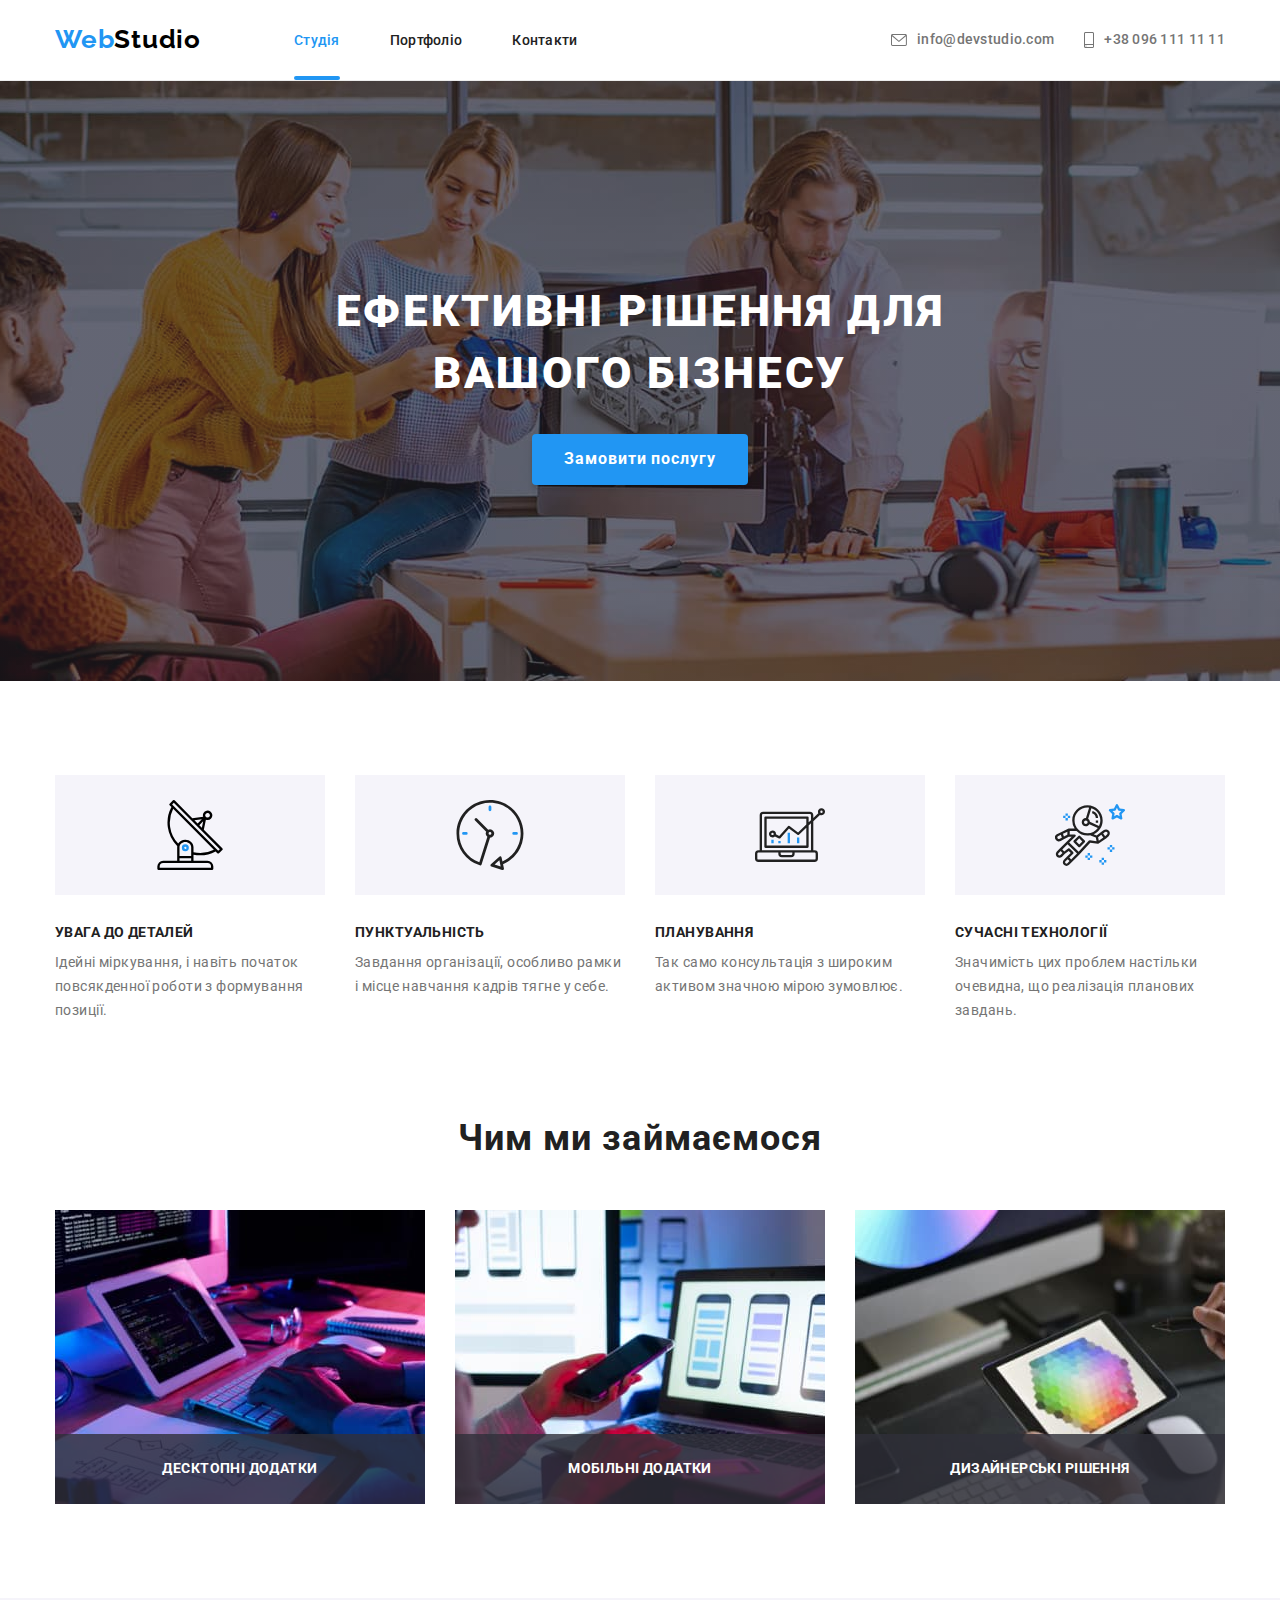
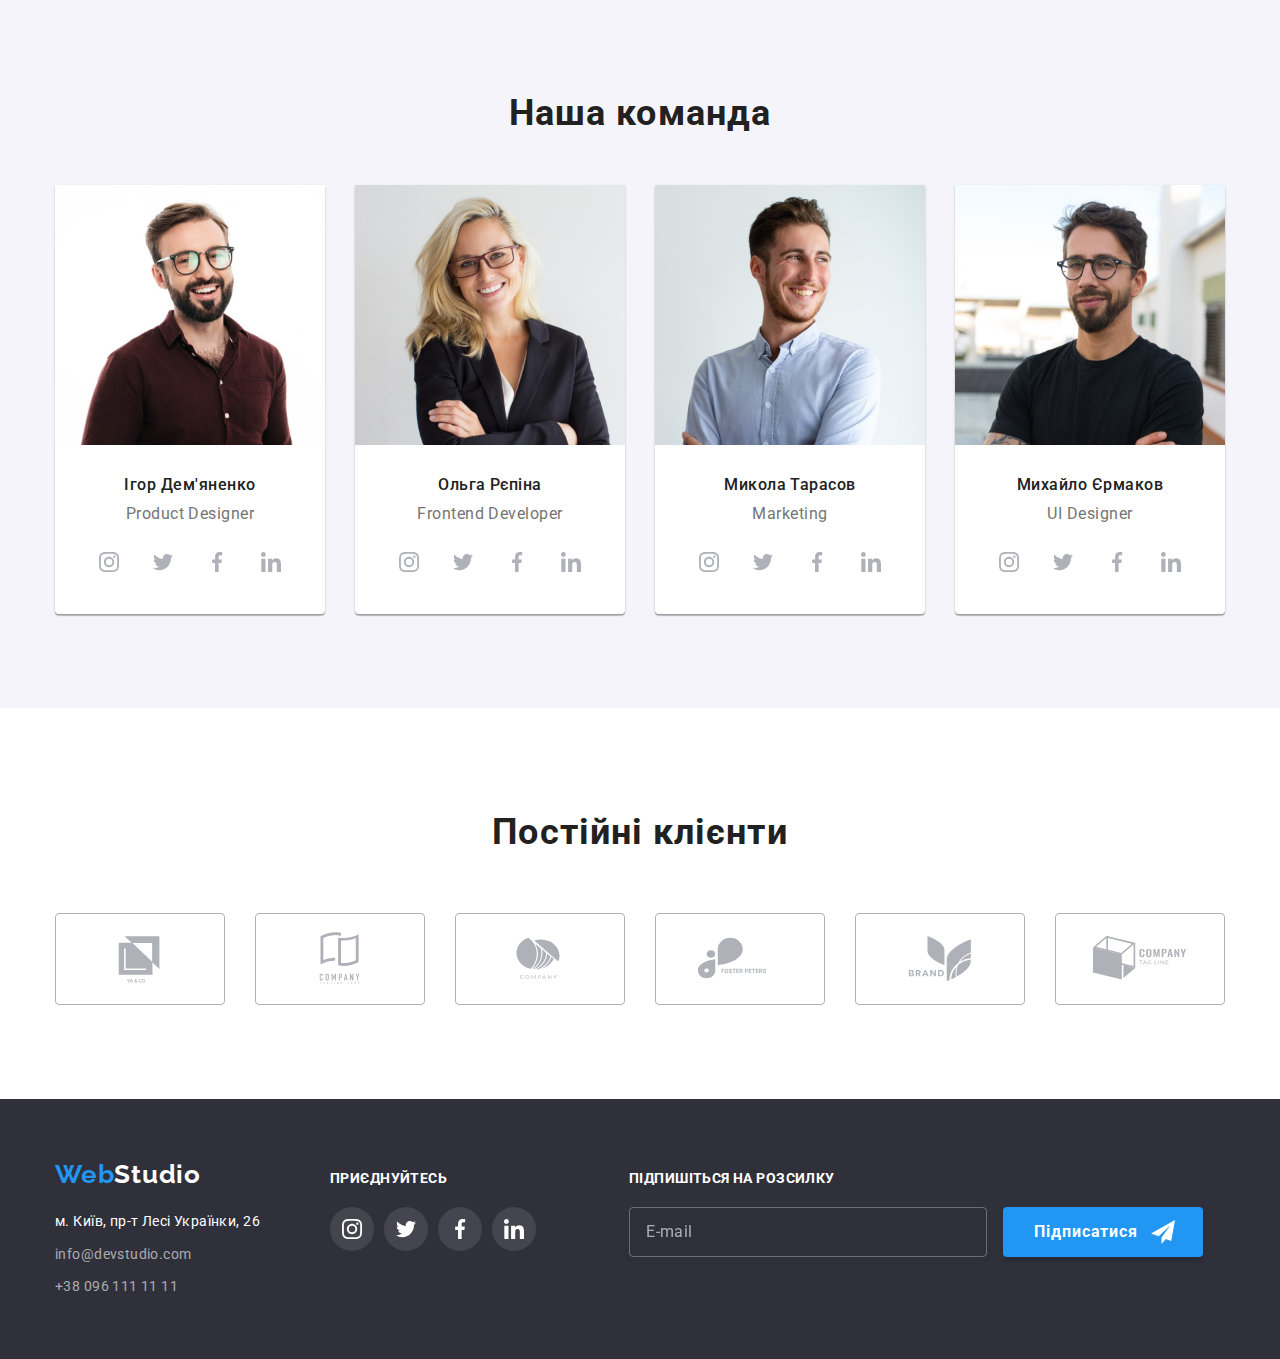
==== index.html @ 3034d1d2 "Initial commit" ====
<!DOCTYPE html>
<html lang="uk">
  <head>
    <meta charset="UTF-8">
    <meta http-equiv="X-UA-Compatible" content="IE=edge">
    <meta name="viewport" content="width=device-width, initial-scale=1.0">
    <link rel="preconnect" href="https://fonts.googleapis.com">
    <link rel="preconnect" href="https://fonts.gstatic.com" crossorigin>
    <link
      href="https://fonts.googleapis.com/css2?family=Raleway:wght@700&family=Roboto:wght@400;500;700;900&display=swap"
      rel="stylesheet">
    <link
      rel="stylesheet"
      href="https://cdnjs.cloudflare.com/ajax/libs/modern-normalize/1.1.0/modern-normalize.min.css">
    <link rel="stylesheet" href="./css/style.css">
    <title>WebStudio</title>
  </head>
  <body>
    <header class="header">
      <div class="container header-container">
        <nav class="header-nav header-container">
          <a href="./index.html" class="logo"
            ><span class="logo-item">Web</span>Studio</a>
          <ul class="header-list header-container">
            <li class="list-item">
              <a href="./index.html" class="link current">Студія</a>
            </li>
            <li class="list-item">
              <a href="./portfolio.html" class="link">Портфоліо</a>
            </li>
            <li class="list-item"><a href="" class="link">Контакти</a></li>
          </ul>
        </nav>
        <!-- contacts -->
        <ul class="contacts-list header-container">
          <li class="list-item">
            <a href="mailto:info@devstudio.com" class="link contacts-icon"
              ><svg class="icon" width="16" height="12">
                <use href="./img/icons.svg#icon-envelope"></use></svg>info@devstudio.com</a>
          </li>
          <li class="list-item">
            <a href="tel:+380961111111" class="link contacts-icon">
              <svg class="icon" width="10" height="16">
                <use href="./img/icons.svg#icon-smartphone"></use></svg>+38 096 111 11 11</a>
          </li>
        </ul>
      </div>
    </header>

    <main class="main">
      <!-- Hero section -->
      <section class="hero-section">
        <div class="container hero-container">
          <h1 class="hero-title">Ефективні рішення для вашого бізнесу</h1>
          <button type="button" class="hero-btn" data-modal-open>
            Замовити послугу
          </button>
        </div>
      </section>

      <!-- Features section -->
      <section class="section features-section">
        <div class="container features-container">
          <h2 class="visually-hidden">Особливості нашої роботи</h2>
          <ul class="features-list">
            <li class="list-item">
              <div class="features-icon">
                <svg class="icon" width="70" height="70">
                  <use href="./img/icons.svg#icon-antenna"></use>
                </svg>
              </div>
              <h3 class="features-title">УВАГА ДО ДЕТАЛЕЙ</h3>
              <p class="features-text">
                Ідейні міркування, і навіть початок повсякденної роботи з
                формування позиції.
              </p>
            </li>
            <li class="list-item">
              <div class="features-icon">
                <svg class="icon" width="70" height="70">
                  <use href="./img/icons.svg#icon-clock"></use>
                </svg>
              </div>
              <h3 class="features-title">ПУНКТУАЛЬНІСТЬ</h3>
              <p class="features-text">
                Завдання організації, особливо рамки і місце навчання кадрів
                тягне у себе.
              </p>
            </li>
            <li class="list-item">
              <div class="features-icon">
                <svg class="icon" width="70" height="70">
                  <use href="./img/icons.svg#icon-diagram"></use>
                </svg>
              </div>
              <h3 class="features-title">ПЛАНУВАННЯ</h3>
              <p class="features-text">
                Так само консультація з широким активом значною мірою зумовлює.
              </p>
            </li>
            <li class="list-item">
              <div class="features-icon">
                <svg class="icon" width="70" height="70">
                  <use href="./img/icons.svg#icon-astronaut"></use>
                </svg>
              </div>
              <h3 class="features-title">СУЧАСНІ ТЕХНОЛОГІЇ</h3>
              <p class="features-text">
                Значимість цих проблем настільки очевидна, що реалізація
                планових завдань.
              </p>
            </li>
          </ul>
        </div>
      </section>

      <!-- box section -->
      <section class="box-section">
        <div class="container box-container">
          <h2 class="box-title">Чим ми займаємося</h2>
          <ul class="box-list">
            <li class="list-item">
              <div class="our-work">
                <img
                  src="./img/boxhtml.jpg"
                  alt="людина тримає руки на клавіатурі"
                  width="370">
                <h3 class="box-text">Десктопні додатки</h3>
              </div>
            </li>
            <li class="list-item">
              <div class="our-work">
                <img
                  src="./img/box.jpg"
                  alt="людина в одній руці тримає телефон, а друга рука на клавіатурі"
                  width="370">
                <h3 class="box-text">Мобільні додатки</h3>
              </div>
            </li>
            <li class="list-item">
              <div class="our-work">
                <img
                  src="./img/boxcss.jpg"
                  alt="людина в руці тримає планшет"
                  width="370">
                <h3 class="box-text">Дизайнерські рішення</h3>
              </div>
            </li>
          </ul>
        </div>
      </section>

      <!-- Team section -->
      <section class="section team-section">
        <div class="container team-container">
          <h2 class="team-title">Наша команда</h2>
          <ul class="tem-list">
            <li class="list-item team-shadow">
              <img
                src="./img/img-igor.jpg"
                alt="чоловік з бородою в очках"
                width="270">
              <div class="team-card">
                <h3 class="name-title">Ігор Дем'яненко</h3>
                <p lang="en" class="team-text">Product Designer</p>

                <ul class="social-list">
                  <li class="list-item">
                    <a href="" class="link social-link">
                      <svg class="icon" width="20" height="20">
                        <use href="./img/icons.svg#icon-instagram-team"></use>
                      </svg>
                    </a>
                  </li>
                  <li class="list-item">
                    <a href="" class="link social-link">
                      <svg class="icon" width="20" height="20">
                        <use href="./img/icons.svg#icon-twitter-team"></use>
                      </svg>
                    </a>
                  </li>
                  <li class="list-item">
                    <a href="" class="link social-link">
                      <svg class="icon" width="20" height="20">
                        <use href="./img/icons.svg#icon-facebook-team"></use>
                      </svg>
                    </a>
                  </li>
                  <li class="list-item">
                    <a href="" class="link social-link">
                      <svg class="icon" width="20" height="20">
                        <use href="./img/icons.svg#icon-linkedin-team"></use>
                      </svg>
                    </a>
                  </li>
                </ul>
              </div>
            </li>
            <li class="list-item team-shadow">
              <img
                src="./img/img-olga.jpg"
                alt="дівчина в очках з білим волосям"
                width="270">
              <div class="team-card">
                <h3 class="name-title">Ольга Рєпіна</h3>
                <p lang="en" class="team-text">Frontend Developer</p>
                <ul class="social-list">
                  <li class="list-item">
                    <a href="" class="link social-link">
                      <svg class="icon" width="20" height="20">
                        <use href="./img/icons.svg#icon-instagram-team"></use>
                      </svg>
                    </a>
                  </li>
                  <li class="list-item">
                    <a href="" class="link social-link">
                      <svg class="icon" width="20" height="20">
                        <use href="./img/icons.svg#icon-twitter-team"></use>
                      </svg>
                    </a>
                  </li>
                  <li class="list-item">
                    <a href="" class="link social-link">
                      <svg class="icon" width="20" height="20">
                        <use href="./img/icons.svg#icon-facebook-team"></use>
                      </svg>
                    </a>
                  </li>
                  <li class="list-item">
                    <a href="" class="link social-link">
                      <svg class="icon" width="20" height="20">
                        <use href="./img/icons.svg#icon-linkedin-team"></use>
                      </svg>
                    </a>
                  </li>
                </ul>
              </div>
            </li>
            <li class="list-item team-shadow">
              <img
                src="./img/img-mikola.jpg"
                alt="чоловік посміхається"
                width="270">
              <div class="team-card">
                <h3 class="name-title">Микола Тарасов</h3>
                <p lang="en" class="team-text">Marketing</p>
                <ul class="social-list">
                  <li class="list-item">
                    <a href="" class="link social-link">
                      <svg class="icon" width="20" height="20">
                        <use href="./img/icons.svg#icon-instagram-team"></use>
                      </svg>
                    </a>
                  </li>
                  <li class="list-item">
                    <a href="" class="link social-link">
                      <svg class="icon" width="20" height="20">
                        <use href="./img/icons.svg#icon-twitter-team"></use>
                      </svg>
                    </a>
                  </li>
                  <li class="list-item">
                    <a href="" class="link social-link">
                      <svg class="icon" width="20" height="20">
                        <use href="./img/icons.svg#icon-facebook-team"></use>
                      </svg>
                    </a>
                  </li>
                  <li class="list-item">
                    <a href="" class="link social-link">
                      <svg class="icon" width="20" height="20">
                        <use href="./img/icons.svg#icon-linkedin-team"></use>
                      </svg>
                    </a>
                  </li>
                </ul>
              </div>
            </li>
            <li class="list-item team-shadow">
              <img
                src="./img/img-mike.jpg"
                alt="чоловік з бородою в очках"
                width="270">
              <div class="team-card">
                <h3 class="name-title">Михайло Єрмаков</h3>
                <p lang="en" class="team-text">UI Designer</p>
                <ul class="social-list">
                  <li class="list-item">
                    <a href="" class="link social-link">
                      <svg class="icon" width="20" height="20">
                        <use href="./img/icons.svg#icon-instagram-team"></use>
                      </svg>
                    </a>
                  </li>
                  <li class="list-item">
                    <a href="" class="link social-link">
                      <svg class="icon" width="20" height="20">
                        <use href="./img/icons.svg#icon-twitter-team"></use>
                      </svg>
                    </a>
                  </li>
                  <li class="list-item">
                    <a href="" class="link social-link">
                      <svg class="icon" width="20" height="20">
                        <use href="./img/icons.svg#icon-facebook-team"></use>
                      </svg>
                    </a>
                  </li>
                  <li class="list-item">
                    <a href="" class="link social-link">
                      <svg class="icon" width="20" height="20">
                        <use href="./img/icons.svg#icon-linkedin-team"></use>
                      </svg>
                    </a>
                  </li>
                </ul>
              </div>
            </li>
          </ul>
        </div>
      </section>

      <!-- clien-section -->

      <section class="section">
        <div class="container">
          <h2 class="client-title">Постійні клієнти</h2>
          <ul class="client-list">
            <li class="list-item">
              <a href="" class="link client-link">
                <svg class="icon" width="106" height="60">
                  <use href="./img/icons.svg#icon-logo"></use>
                </svg>
              </a>
            </li>
            <li class="list-item">
              <a href="" class="link client-link">
                <svg class="icon" width="106" height="60">
                  <use href="./img/icons.svg#icon-logo-1"></use>
                </svg>
              </a>
            </li>
            <li class="list-item">
              <a href="" class="link client-link">
                <svg class="icon" width="106" height="60">
                  <use href="./img/icons.svg#icon-logo-2"></use>
                </svg>
              </a>
            </li>
            <li class="list-item">
              <a href="" class="link client-link">
                <svg class="icon" width="106" height="60">
                  <use href="./img/icons.svg#icon-logo-3"></use>
                </svg>
              </a>
            </li>
            <li class="list-item">
              <a href="" class="link client-link">
                <svg class="icon" width="106" height="60">
                  <use href="./img/icons.svg#icon-logo-4"></use>
                </svg>
              </a>
            </li>
            <li class="list-item">
              <a href="" class="link client-link">
                <svg class="icon" width="106" height="60">
                  <use href="./img/icons.svg#icon-logo-5"></use>
                </svg>
              </a>
            </li>
          </ul>
        </div>
      </section>
    </main>

    <footer class="footer">
      <div class="container contacts-container">
        <div>
          <a href="./index.html" class="logo"
            ><span class="logo-item">Web</span>Studio</a
          >
          <!-- address -->
          <address class="address-box">
            <ul class="list-address">
              <li class="list-item">
                <a
                  href="https://goo.gl/maps/AqPgKA1JQSFDFY3W7"
                  target="_blank"
                  rel="noreferrer noopener"
                  class="link address"
                  ><span class="address-text"
                    >м. Київ, пр-т Лесі Українки, 26</span>
                </a>
              </li>
              <li class="list-item">
                <a href="mailto:info@devstudio.com" class="link address"
                  >info@devstudio.com</a>
              </li>
              <li class="list-item">
                <a href="tel:+380961111111" class="link address"
                  >+38 096 111 11 11</a>
              </li>
            </ul>
          </address>
        </div>

        <div class="footer-contacts">
          <b class="social-text">приєднуйтесь</b>
          <ul class="contacts-address">
            <li class="list-item">
              <a href="" class="link footer-link">
                <svg class="icon" width="20" height="20">
                  <use href="./img/icons.svg#icon-instagram-footer"></use>
                </svg>
              </a>
            </li>
            <li class="list-item">
              <a href="" class="link footer-link">
                <svg class="icon" width="20" height="20">
                  <use href="./img/icons.svg#icon-twitter-footer"></use>
                </svg>
              </a>
            </li>
            <li class="list-item">
              <a href="" class="link footer-link">
                <svg class="icon" width="20" height="20">
                  <use href="./img/icons.svg#icon-facebook-footer"></use>
                </svg>
              </a>
            </li>
            <li class="list-item">
              <a href="" class="link footer-link">
                <svg class="icon" width="20" height="20">
                  <use href="./img/icons.svg#icon-linkedin-footer"></use>
                </svg>
              </a>
            </li>
          </ul>
        </div>

        <!-- footer form -->

        <div>
          <form class="form-footer">
          <b class="footer-title">Підпишіться на розсилку</b>
          <div>
          <input type="email" name="email" placeholder="E-mail" class="footer-input">

          <button type="submit" class="footer-btn">Підписатися
            <svg class="send-icon" width="24" height="24">
                  <use href="./img/icons.svg#icon-send"></use>
                </svg>
            </button>
          
          </div>

          </form>

        </div>

      </div>
    </footer>

    <!-- backdrop -->

    <div class="backdrop is-hidden" data-modal>
      <div class="modal">
        <button type="button" class="button-modal" data-modal-close>
          <svg class="icon" width="18" height="18">
            <use href="./img/icons.svg#icon-close-black"></use>
          </svg>
        </button>

        <!-- forma -->

        <form name="signup_form" autocomplete="on"  class="form">
          <b class="form-title">Залиште свої дані, ми вам передзвонимо</b>

          <label class="form-label" for="user">
            <span class="form-text">Ім'я</span>
          </label>

          <div class="form-wrap">
            <input type="text" name="username" class="form-input" minlength="3" id="user">
            <svg class="form-icon" width="18" height="18">
              <use href="./img/icons.svg#icon-person"></use>
            </svg>
          </div>

          <label class="form-label" for="phone">
            <span class="form-text">Телефон</span>
          </label>

            <div class="form-wrap">
              <input type="tel" name="phone_number" class="form-input" id="phone">
            <svg class="form-icon" width="18" height="18">
              <use href="./img/icons.svg#icon-phone1"></use>
            </svg>
            </div>

          <label class="form-label" for="mail">
            <span class="form-text">Пошта</span>
          </label>

          <div class="form-wrap">
            <input type="email" name="email" class="form-input" id="mail">
            <svg class="form-icon" width="18" height="18">
              <use href="./img/icons.svg#icon-email"></use>
            </svg>
          </div>
          <label class="form-label">
            <span class="form-text">Коментар</span>
            <textarea
              name="feedback"
              rows="5"
              placeholder="Введіть текст"
              class="form-textarea"></textarea>
          </label>

          
    <div class="form-wrap">
      <label class="checkbox-form">
          
       <input type="checkbox" name="consent"  class="checkbox-input">
         <svg class="checkbox-icon" width="16" height="15">
              <use href="./img/icons.svg#icon-checkbox"></use>
         </svg>

         <svg class="check-icon" width="16" height="15">
              <use href="./img/icons.svg#icon-check"></use>
         </svg>
        <span class="checkbox-text">Погоджуюся з розсилкою та приймаю <a href="" class="form-link">Умови договору</a></span>
      </label>
    </div>
   
      <button type="submit" class="form-btn">Відправити</button>
        </form>
      </div>
    </div>
    <script src="./js/modal.js"></script>
  </body>
</html>
---- css/style.css ----
:root {
  --primary-text-color: #757575;
  --title-text-color: #212121;
  --first-bg-color: #ffffff;
  --secondary-bg-color: #2f303a;
  --section-bg-colir: #f5f4fa;
  --accent-color: #2196f3;
  --btn-color: #188ce8;
  --primary-black-color: #000000;
  --contact-color: rgba(255, 255, 255, 0.6);
  --border-color: #ECECEC;
  --secondary-br-color: #EEEEEE;
  --hero-bgr-color: #C4C4C4;
  --icon-team-color: #AFB1B8;
  --icom-footer-color: rgba(255, 255, 255, 0.1);
  --cubic: cubic-bezier(0.4, 0, 0.2, 1);
}

body {
  font-family: "Roboto", sans-serif;
  color: var(--primary-text-color);
  background-color: var(--first-bg-color);
}

h1,
h2,
h3,
h4,
h5,
h6,
p,
ul {
  margin: 0;
  padding: 0;
}

.container {
  width: 1200px;
  padding-left: 15px;
  padding-right: 15px;
  margin-right: auto;
  margin-left: auto;
}

/* header */

.header {
  border-bottom: 1px solid var(--border-color);
}

/* logo */

.logo-item {
  color: var(--accent-color);
}

.header-nav .logo {
  display: block;
  margin-right: 93px;
}

.logo {
  font-family: "Raleway";
  text-decoration: none;
  font-weight: 700;
  font-size: 26px;
  line-height: 1.2;
  letter-spacing: 0.03em;
  color: var(--primary-black-color);
  transition: color 250ms var(--cubic);
}

/* nav */

.header-container {
  display: flex;
  align-items: center;

}

.header-list .list-item:not(:last-child) {
  margin-right: 50px;
}

.contacts-list .list-item:not(:last-child) {
  margin-right: 30px;
}

.contacts-list {
  margin-left: auto;
}

.header-nav .link {
  position: relative;
  padding-top: 32px;
  padding-bottom: 32px;

  font-weight: 500;
  font-size: 14px;
  line-height: 1.14;
  letter-spacing: 0.02em;
  color: var(--title-text-color);

}

.header-nav .current::after {
  content: "";
  position: absolute;
  left: 0;
  bottom: 0;
  width: 100%;
  height: 4px;
  background-color: var(--accent-color);
  border-radius: 2px;
}


.link.current {
  color: var(--accent-color);
}

/* .contacts */
.link.contacts-icon {
  display: flex;
  padding-top: 32px;
  padding-bottom: 32px;
  align-items: center;

  font-weight: 500;
  font-size: 14px;
  line-height: 1.14;
  letter-spacing: 0.02em;
  color: var(--primary-text-color);
  fill: currentColor;
  transition: color 250ms var(--cubic);

}

.link.contacts-icon .icon {
  margin-right: 10px;
}

/* Hero section */

.hero-section {
  max-width: 1600px;
  height: 600px;
  margin-right: auto;
  margin-left: auto;
  padding-top: 200px;
  padding-bottom: 200px;
  background-position: center;
  background-repeat: no-repeat;
  background-size: cover;
  background-image: linear-gradient(to right, rgba(47, 48, 58, 0.4), rgba(47, 48, 58, 0.4)), url(../img/bgimg.jpg);
  background-color: var(--hero-bgr-color);

}

.hero-title {
  margin-bottom: 30px;
  margin-right: auto;
  margin-left: auto;
  width: 696px;

  font-weight: 900;
  font-size: 44px;
  line-height: 1.4;
  text-align: center;
  letter-spacing: 0.06em;
  text-transform: uppercase;
  color: var(--first-bg-color);
}

.hero-btn {
  display: block;
  margin-right: auto;
  margin-left: auto;
  padding: 10px 32px;
  border-radius: 4px;
  min-width: 216px;
  border: none;

  font-style: normal;
  font-weight: 700;
  font-size: 16px;
  line-height: 1.9;
  cursor: pointer;
  letter-spacing: 0.06em;
  color: var(--first-bg-color);
  background-color: var(--accent-color);
  box-shadow: 0px 4px 4px rgba(0, 0, 0, 0.15);
  transition: background-color 250ms var(--cubic),
    color 250ms var(--cubic),
    box-shadow 250ms var(--cubic);
}

.hero-btn:hover,
.hero-btn:focus {
  color: var(--first-bg-color);
  background-color: var(--btn-color);
  box-shadow: 0px 4px 4px rgba(0, 0, 0, 0.15);

}

/* Features section */

.visually-hidden {
  position: absolute;
  width: 1px;
  height: 1px;
  margin: -1px;
  border: 0;
  padding: 0;

  white-space: nowrap;
  clip-path: inset(100%);
  clip: rect(0 0 0 0);
  overflow: hidden;
}

.features-icon {
  display: flex;
  height: 120px;
  justify-content: center;
  align-items: center;
  background-color: var(--section-bg-colir);
  margin-bottom: 30px;
}

.features-list {
  display: flex;
}

.features-container .list-item {
  min-width: 270px;
}

.features-list .list-item:not(:last-child) {
  margin-right: 30px;

}

.features-title {
  margin-bottom: 10px;

  font-size: 14px;
  line-height: 1.14;
  letter-spacing: 0.03em;
  text-transform: uppercase;
  color: var(--title-text-color);
}

.features-text {
  font-size: 14px;
  line-height: 1.71;
  letter-spacing: 0.03em;
}

/* box section */

.box-list {
  display: flex;
}

.box-list img {
  display: block;
}

.box-list .list-item:not(:last-child) {
  margin-right: 30px;
}

.box-section {
  padding-bottom: 94px;
}

.box-title {
  margin-bottom: 50px;

  font-size: 36px;
  line-height: 1.2;
  text-align: center;
  letter-spacing: 0.03em;
  color: var(--title-text-color);
}

.our-work {
  position: relative;
}

.box-text {
  position: absolute;
  left: 0;
  bottom: 0;
  width: 100%;
  height: 70px;
  display: flex;
  justify-content: center;
  align-items: center;
  font-size: 14px;
  line-height: 1.14;
  text-align: center;
  letter-spacing: 0.03em;
  text-transform: uppercase;
  color: var(--first-bg-color);
  background-color: rgba(47, 48, 58, 0.8);
}


/* Team section */
.team-section {
  background-color: var(--section-bg-colir);
}

.tem-list {
  display: flex;
}

.tem-list img {
  display: block;
}

.tem-list .team-shadow {
  background-color: var(--first-bg-color);
  box-shadow: 0px 1px 3px rgba(0, 0, 0, 0.12),
    0px 1px 1px rgba(0, 0, 0, 0.14),
    0px 2px 1px rgba(0, 0, 0, 0.2);
  border-radius: 0px 0px 4px 4px;

}

.tem-list>.list-item:not(:last-child) {
  margin-right: 30px;
}

.team-card {
  padding-top: 30px;
  padding-bottom: 30px;

}

.team-title {
  margin-bottom: 50px;
  font-size: 36px;
  line-height: 1.2;
  text-align: center;
  letter-spacing: 0.03em;
  color: var(--title-text-color);
}

.name-title {
  margin-bottom: 10px;

  font-weight: 500;
  font-size: 16px;
  line-height: 1.2;
  text-align: center;
  letter-spacing: 0.03em;
  color: var(--title-text-color);
}

.team-text {
  font-size: 16px;
  line-height: 1.2;
  text-align: center;
  letter-spacing: 0.03em;
}

.social-list {
  display: flex;
  margin-top: 16px;
  justify-content: center;


}


.link.social-link {
  display: flex;
  width: 44px;
  height: 44px;
  justify-content: center;
  align-items: center;
  color: var(--icon-team-color);
  background-color: var(--first-bg-color);
  border-radius: 50%;
  transition: background-color 250ms var(--cubic),
    color 250ms var(--cubic);

}

.social-link .icon {
  fill: currentColor;

}


.social-list .list-item:not(:last-child) {
  margin-right: 10px;
}


.link.social-link:focus,
.link.social-link:hover {
  color: var(--first-bg-color);
  background-color: var(--accent-color);
  border-radius: 50%;

}

/* clien-section */

.client-title {
  font-size: 36px;
  line-height: 1.7;
  text-align: center;
  letter-spacing: 0.03em;
  color: var(--title-text-color);
}

.client-list {
  display: flex;
  margin-top: 50px;
  justify-content: center;
}

.link.client-link {
  display: flex;
  width: 170px;
  height: 92px;
  justify-content: center;
  align-items: center;
  color: var(--icon-team-color);
  fill: currentColor;
  border: 1px solid var(--icon-team-color);
  border-radius: 4px;
  transition: border-color 250ms var(--cubic),
    color 250ms var(--cubic);

}

.client-list .list-item:not(:last-child) {
  margin-right: 30px;
}

.link.client-link:focus,
.link.client-link:hover {
  border-color: var(--accent-color);
  color: var(--accent-color);
}

/* footer */

.footer {
  background-color: var(--secondary-bg-color);
  padding-top: 60px;
  padding-bottom: 60px;

}

.footer .logo {
  color: var(--first-bg-color);
}

.logo:hover,
.logo:focus {
  color: var(--accent-color);

}

/* address */

.address-box {
  margin-top: 20px;
}

.list-address .list-item:not(:last-child) {
  margin-bottom: 9px;
}

.link.address {
  display: block;
  font-style: normal;
  font-weight: 400;
  font-size: 14px;
  line-height: 1.7;
  letter-spacing: 0.03em;
  color: var(--contact-color);
}

.address-text {
  color: var(--first-bg-color);
  transition: color 250ms var(--cubic);
}

.address-text:hover {
  color: var(--accent-color);
}

.link {
  text-decoration: none;
  transition: color 250ms var(--cubic);
}

.list-item {
  list-style: none;
}

.link:hover,
.link:focus {
  color: var(--accent-color);

}

.contacts-container {
  display: flex;
  align-items: baseline;

}

.footer-contacts {
  margin-left: 70px;
}

.social-text {
  font-size: 14px;
  line-height: 1.14;
  letter-spacing: 0.03em;
  text-transform: uppercase;
  color: var(--first-bg-color);
}

.contacts-address {
  display: flex;
  margin-top: 20px;

}

.link.footer-link {
  display: flex;
  width: 44px;
  height: 44px;
  justify-content: center;
  align-items: center;
  background-color: var(--icom-footer-color);
  border-radius: 50%;
  transition: background-color 250ms var(--cubic);
}

.contacts-address .list-item:not(:last-child) {
  margin-right: 10px;
}


.link.footer-link:hover,
.link.footer-link:focus {
  background-color: var(--accent-color);

}


/* footer-form */


.form-footer {
  margin-left: 93px;
}

.footer-title {
  display: block;
  margin-bottom: 20px;
  font-size: 14px;
  line-height: 1.14;
  letter-spacing: 0.03em;
  text-transform: uppercase;
  color: var(--first-bg-color);
}

.footer-input {
  width: 358px;
  height: 50px;
  padding: 0;
  padding-left: 16px;
  color: var(--first-bg-color);
  background-color: inherit;
  outline: transparent;
  border: 1px solid rgba(255, 255, 255, 0.3);
  filter: drop-shadow(0px 4px 4px rgba(0, 0, 0, 0.15));
  border-radius: 4px;
  transition: border-color 250ms var(--cubic);
}

.footer-input:focus {
  border-color: var(--accent-color);

}

.footer-input::placeholder {
  font-size: 16px;
  line-height: 1.25;
  letter-spacing: 0.03em;
  color: rgba(255, 255, 255, 0.6);
}

.footer-btn {
  position: relative;
  display: inline-block;
  margin-left: 12px;
  padding: 0;
  padding-right: 62px;
  padding-left: 28px;
  width: 200px;
  height: 50px;
  font-style: normal;
  font-weight: 700;
  font-size: 16px;
  line-height: 1.9;
  letter-spacing: 0.06em;
  color: var(--first-bg-color);
  cursor: pointer;
  border: none;
  background-color: var(--accent-color);
  box-shadow: 0px 4px 4px rgba(0, 0, 0, 0.15);
  border-radius: 4px;
  transition: background-color 250ms var(--cubic);

}


.send-icon {
  position: absolute;
  top: 0;
  right: 0;
  transform: translate(-28px, 13px);

}

.footer-btn:hover,
.footer-btn:focus {
  background-color: var(--btn-color);
}


/* portfolio */

.btn-list {
  display: flex;
  justify-content: center;
  margin-bottom: 50px;

}

.btn-list .list-item:not(:last-child) {
  margin-right: 8px;
}

.portfolio-btn {
  padding: 6px 22px;
  font-family: inherit;
  font-style: normal;
  font-weight: 500;
  font-size: 16px;
  line-height: 1.63;
  text-align: center;
  cursor: pointer;
  letter-spacing: 0.03em;
  color: var(--title-text-color);
  background-color: var(--section-bg-colir);
  border: none;
  border-radius: 4px;
  transition: color 250ms cubic-bezier(0.4, 0, 0.2, 1),
    background-color 250ms cubic-bezier(0.4, 0, 0.2, 1),
    box-shadow 250ms cubic-bezier(0.4, 0, 0.2, 1);
}

.portfolio-btn:hover,
.portfolio-btn:focus {
  color: var(--first-bg-color);
  background-color: var(--accent-color);
  box-shadow: 0px 3px 1px rgba(0, 0, 0, 0.1),
    0px 1px 2px rgba(0, 0, 0, 0.08),
    0px 2px 2px rgba(0, 0, 0, 0.12);

}

.portfolio-wrap {
  position: relative;
  overflow: hidden;
}


.text-wrap {
  position: absolute;
  top: 0;
  left: 0;
  transform: translateY(100%);
  padding: 63px 24px;
  font-size: 18px;
  line-height: 1.56;
  letter-spacing: 0.03em;
  color: var(--first-bg-color);
  background-color: rgba(33, 150, 243, 0.9);
  transition: transform 250ms var(--cubic);

}


.portfolio.link:hover .text-wrap {
  transform: translateY(0%);
}

.portfolio-card {
  padding-top: 20px;
  padding-right: 24px;
  padding-bottom: 20px;
  padding-left: 24px;
}

.portfolio-card .portfolio-text {
  margin-top: 4px;
}

.portfolio-card {
  border-right: 1px solid var(--secondary-br-color);
  border-left: 1px solid var(--secondary-br-color);
  border-bottom: 1px solid var(--secondary-br-color);
}

.portfolio-list {
  display: flex;
  flex-wrap: wrap;
  gap: 30px;

}

.title-item {
  font-size: 18px;
  line-height: 2;
  letter-spacing: 0.06em;
  color: var(--title-text-color);
}

.portfolio-text {
  font-size: 16px;
  line-height: 30px;
  letter-spacing: 0.03em;
  color: var(--primary-text-color);
}

.portfolio-list img {
  display: block;
}

.section {
  padding-top: 94px;
  padding-bottom: 94px;

}

.portfolio.link {
  display: block;
  transition: box-shadow 250ms var(--cubic);
}

.portfolio.link:hover,
.portfolio.link:focus {
  box-shadow: 0px 1px 1px rgba(0, 0, 0, 0.12),
    0px 4px 4px rgba(0, 0, 0, 0.06),
    1px 4px 6px rgba(0, 0, 0, 0.16);

}


/* backdrop */


.backdrop {
  position: fixed;
  width: 100%;
  height: 100%;
  top: 0;
  left: 0;
  background-color: rgba(0, 0, 0, 0.2);
  opacity: 1;
  transition: opacity 250ms var(--cubic);

}

.backdrop.is-hidden .modal {
  transform: translate(-50%, -50%) scale(1.1);

}

.is-hidden {
  opacity: 0;
  pointer-events: none;

}


.button-modal {
  position: absolute;
  top: 8px;
  right: 8px;
  display: flex;
  width: 30px;
  height: 30px;
  justify-content: center;
  align-items: center;
  padding: 0;
  cursor: pointer;
  background: var(--first-bg-color);
  border: 1px solid rgba(0, 0, 0, 0.1);
  border-radius: 50%;
  transition: fill 250ms var(--cubic);

}

.button-modal:focus,
.button-modal:hover {
  fill: var(--accent-color);

}

.modal {
  position: absolute;
  top: 50%;
  left: 50%;
  min-width: 528px;
  min-height: 581px;
  transform: translate(-50%, -50%) scale(1);
  background-color: var(--first-bg-color);
  box-shadow: 0px 1px 3px rgba(0, 0, 0, 0.12), 0px 1px 1px rgba(0, 0, 0, 0.14), 0px 2px 1px rgba(0, 0, 0, 0.2);
  border-radius: 4px;
  transition: transform 250ms var(--cubic);

}

/* Forma */


.form {
  display: flex;
  flex-direction: column;
  justify-content: center;
  padding: 40px;

}

.form-title {
  margin-bottom: 12px;
  font-size: 20px;
  line-height: 1.15;
  text-align: center;
  letter-spacing: 0.03em;
  color: var(--title-text-color);
}


.form-text {
  display: block;
  margin-bottom: 4px;
  font-size: 12px;
  line-height: 1.17;
  letter-spacing: 0.01em;
  color: var(--primary-text-color);

}


.form-input {
  width: 100%;
  height: 40px;
  margin-bottom: 10px;
  padding: 0;
  outline: transparent;
  border: none;
  padding-left: 42px;
  border: 1px solid rgba(33, 33, 33, 0.2);
  border-radius: 4px;
  transition: border-color 250ms var(--cubic);
}


.form-input:focus {
  border-color: var(--accent-color);

}



.form-textarea {
  display: flex;
  resize: none;
  padding: 12px 16px;
  margin-bottom: 20px;
  width: 100%;
  height: 120px;
  outline: transparent;
  border: 1px solid rgba(33, 33, 33, 0.2);
  border-radius: 4px;
  transition: border-color 250ms var(--cubic);

}

.form-textarea::placeholder {
  font-size: 12px;
  line-height: 1.17;
  letter-spacing: 0.01em;
  color: rgba(117, 117, 117, 0.5);

}

.form-textarea:focus {
  border-color: var(--accent-color);

}

.form-wrap {
  position: relative;
}

.form-icon {
  position: absolute;
  top: 11px;
  left: 12px;
  transition: fill 250ms var(--cubic);
}

.form-input:focus-within+.form-icon {
  fill: var(--accent-color);
}

.checkbox-input:checked~.check-icon {
  opacity: 1;

}

.checkbox-input:checked~.checkbox-icon {
  fill: var(--accent-color);

}

.checkbox-icon {
  position: absolute;
  left: 12px;

}

.check-icon {
  position: absolute;
  left: 12px;
  opacity: 0;
  fill: var(--accent-color);
}

.checkbox-form {
  display: flex;
  margin-bottom: 30px;
  align-items: center;

}

.checkbox-input {
  position: absolute;
  width: 1px;
  height: 1px;
  margin: -1px;
  border: 0;
  padding: 0;

  white-space: nowrap;
  clip-path: inset(100%);
  clip: rect(0 0 0 0);
  overflow: hidden;

}



.checkbox-text {
  display: block;
  padding-left: 36px;
  font-size: 14px;
  line-height: 1.7;
  letter-spacing: 0.03em;
  color: var(--primary-text-color);
}

.form-link {
  font-style: normal;
  font-weight: 400;
  font-size: 14px;
  line-height: 1.7;
  letter-spacing: 0.03em;
  text-decoration: none;
  text-decoration-line: underline;
  color: var(--accent-color);
}

.form-btn {
  width: 200px;
  height: 50px;
  margin-right: auto;
  margin-left: auto;
  padding: 0;
  font-style: normal;
  font-weight: 700;
  font-size: 16px;
  line-height: 1.9;
  letter-spacing: 0.06em;
  color: var(--first-bg-color);
  border: none;
  cursor: pointer;
  background-color: var(--accent-color);
  box-shadow: 0px 4px 4px rgba(0, 0, 0, 0.15);
  border-radius: 4px;
  transition: background-color 250ms var(--cubic);

}



.form-btn:hover,
.form-btn:focus {
  background-color: var(--btn-color);

}
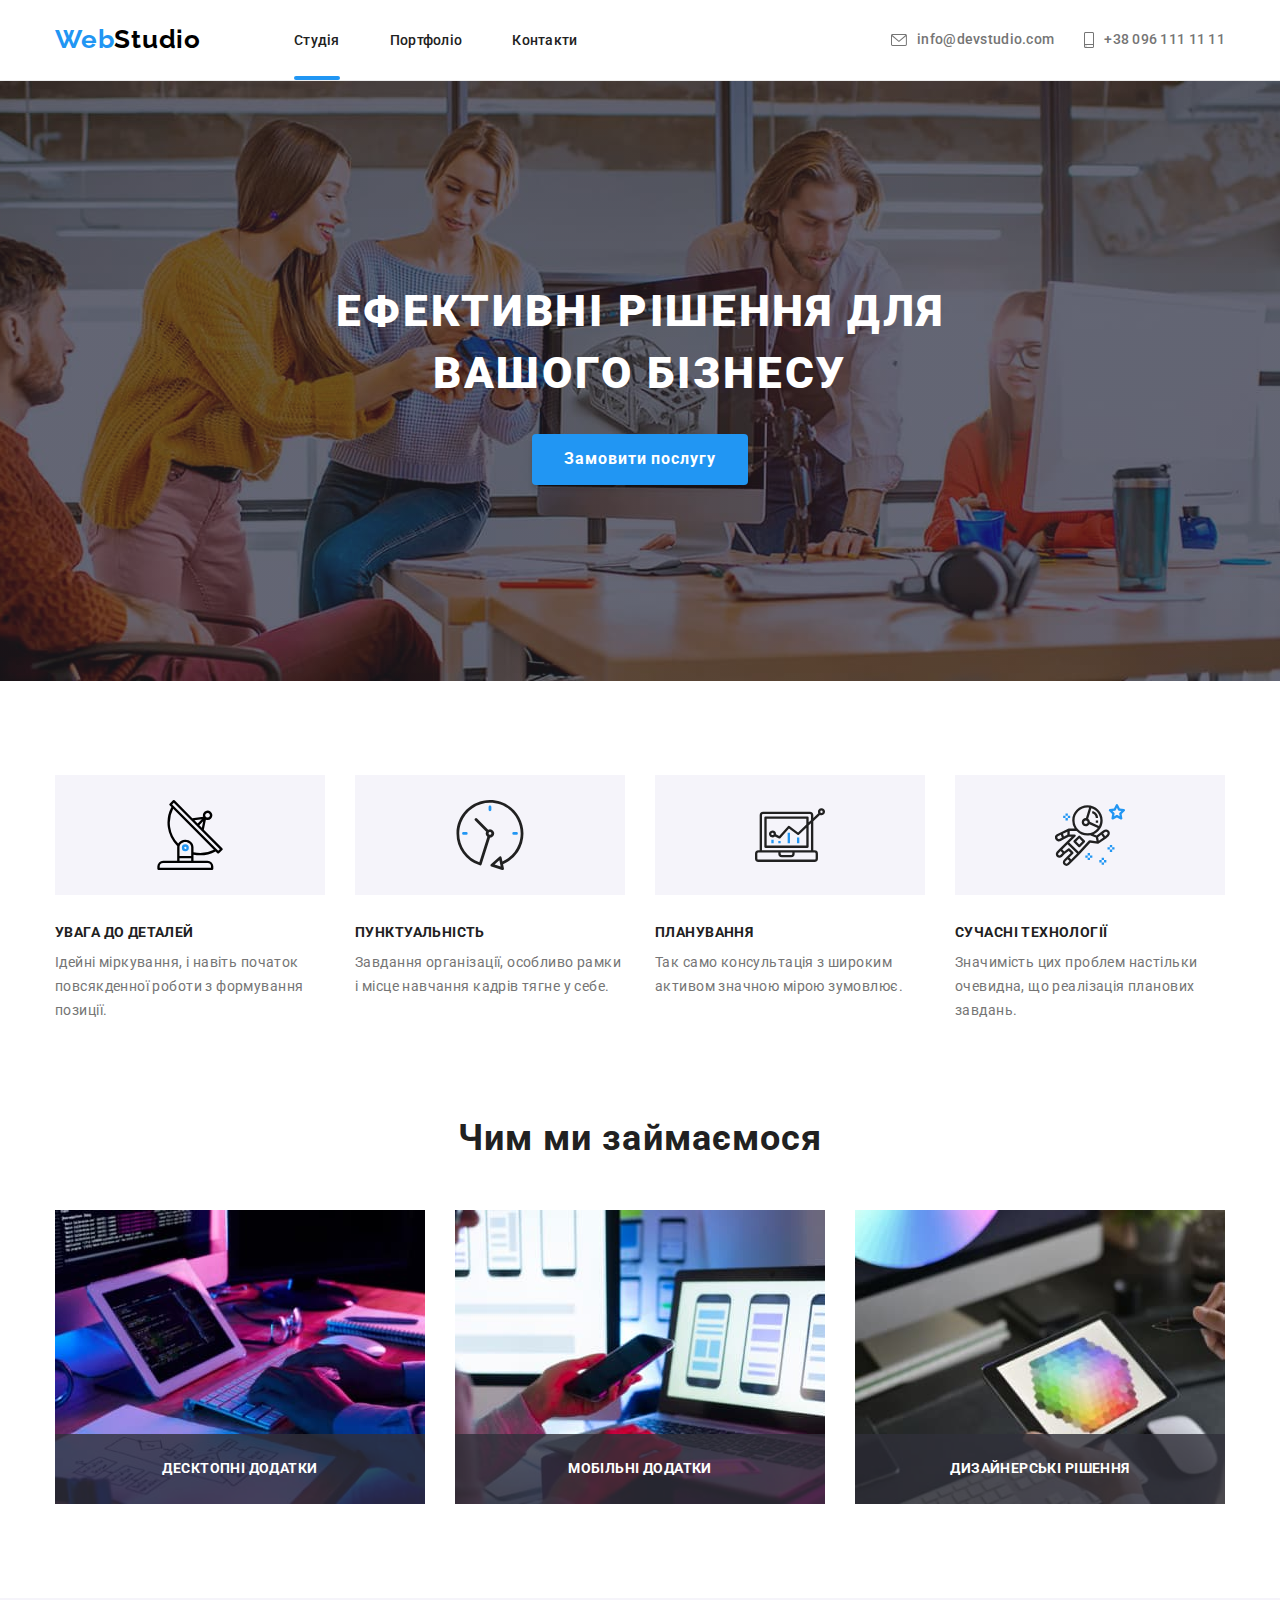
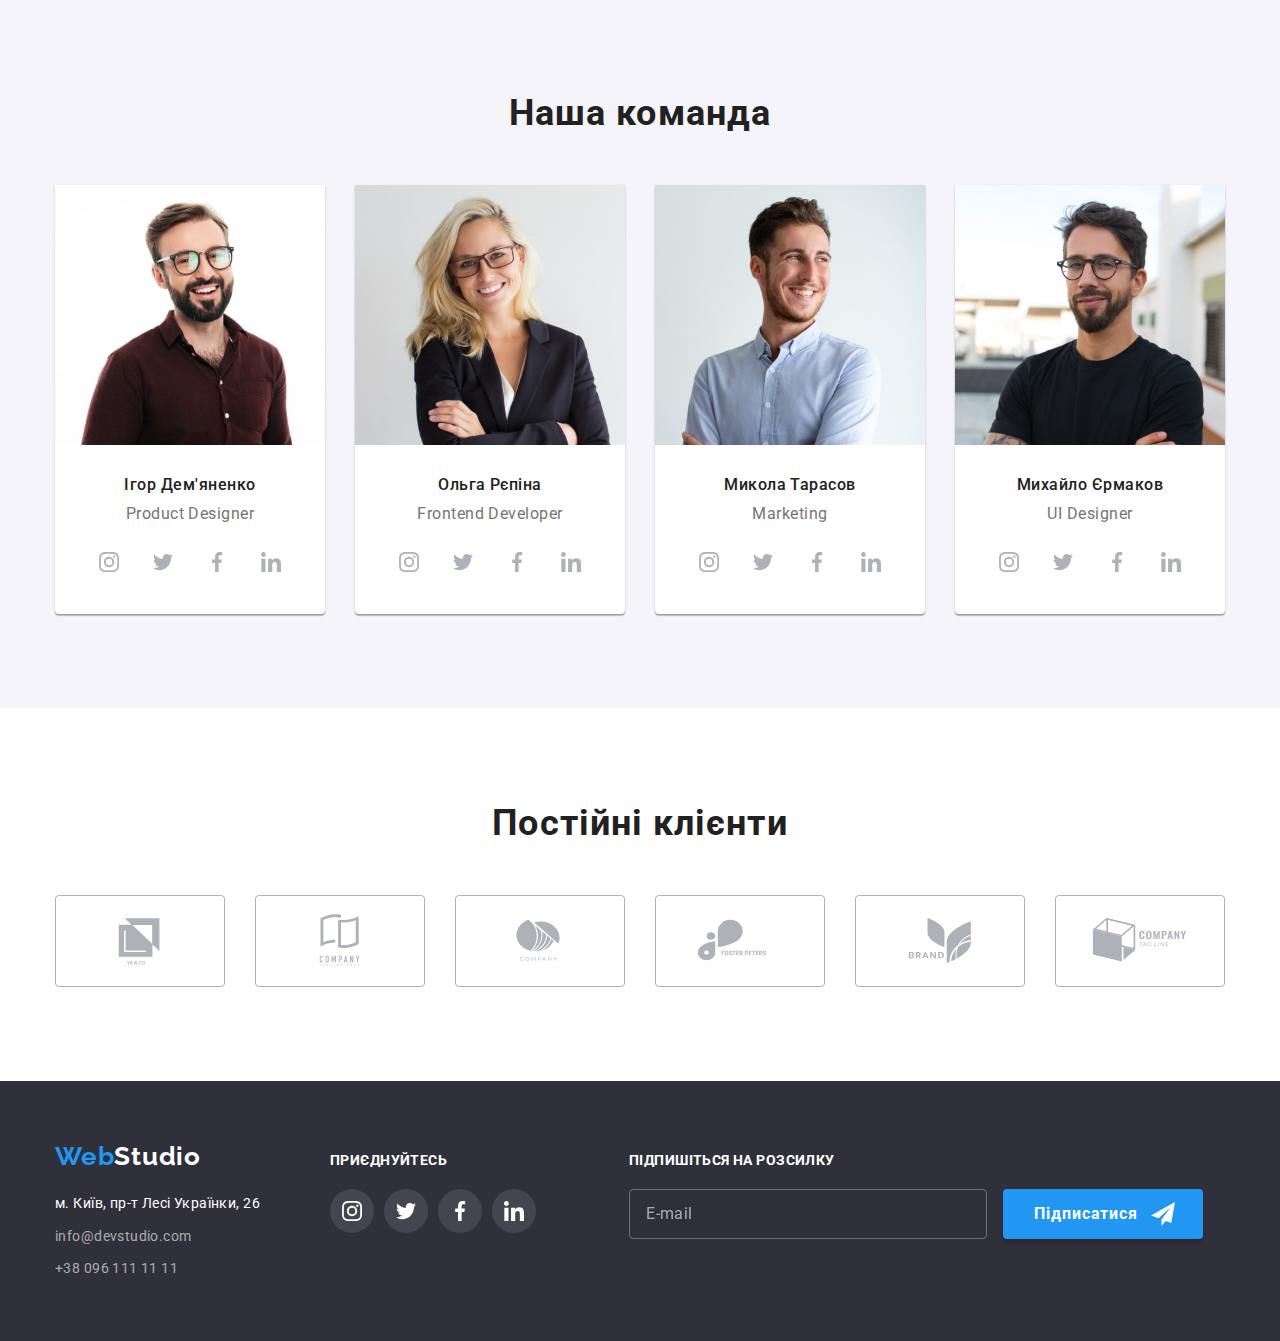
==== commit 04238394: "css BEM" ====
--- a/index.html
+++ b/index.html
@@ -17,30 +17,30 @@
   </head>
   <body>
     <header class="header">
-      <div class="container header-container">
-        <nav class="header-nav header-container">
-          <a href="./index.html" class="logo"
-            ><span class="logo-item">Web</span>Studio</a>
-          <ul class="header-list header-container">
-            <li class="list-item">
-              <a href="./index.html" class="link current">Студія</a>
-            </li>
-            <li class="list-item">
-              <a href="./portfolio.html" class="link">Портфоліо</a>
-            </li>
-            <li class="list-item"><a href="" class="link">Контакти</a></li>
+      <div class="container header__container">
+        <nav class="nav">
+          <a href="./index.html" class="logo nav__logo"
+            ><span class="logo__text">Web</span>Studio</a>
+          <ul class="nav__list">
+            <li class="nav__item">
+              <a href="./index.html" class="nav__link  nav__link--current">Студія</a>
+            </li>
+            <li class="nav__item">
+              <a href="./portfolio.html" class="nav__link">Портфоліо</a>
+            </li>
+            <li class="nav__item"><a href="" class="nav__link">Контакти</a></li>
           </ul>
         </nav>
         <!-- contacts -->
-        <ul class="contacts-list header-container">
-          <li class="list-item">
-            <a href="mailto:info@devstudio.com" class="link contacts-icon"
-              ><svg class="icon" width="16" height="12">
+        <ul class="contacts-list">
+          <li class="contacts-list__item">
+            <a href="mailto:info@devstudio.com" class="contacts-list__link"
+              ><svg class="contacts-list__icon" width="16" height="12">
                 <use href="./img/icons.svg#icon-envelope"></use></svg>info@devstudio.com</a>
           </li>
-          <li class="list-item">
-            <a href="tel:+380961111111" class="link contacts-icon">
-              <svg class="icon" width="10" height="16">
+          <li class="contacts-list__item">
+            <a href="tel:+380961111111" class="contacts-list__link">
+              <svg class="contacts-list__icon" width="10" height="16">
                 <use href="./img/icons.svg#icon-smartphone"></use></svg>+38 096 111 11 11</a>
           </li>
         </ul>
@@ -49,63 +49,63 @@
 
     <main class="main">
       <!-- Hero section -->
-      <section class="hero-section">
-        <div class="container hero-container">
-          <h1 class="hero-title">Ефективні рішення для вашого бізнесу</h1>
-          <button type="button" class="hero-btn" data-modal-open>
+      <section class="hero">
+        <div class="container">
+          <h1 class="hero__title">Ефективні рішення для вашого бізнесу</h1>
+          <button type="button" class="button hero__button" data-modal-open>
             Замовити послугу
           </button>
         </div>
       </section>
 
       <!-- Features section -->
-      <section class="section features-section">
-        <div class="container features-container">
+      <section class="section">
+        <div class="container">
           <h2 class="visually-hidden">Особливості нашої роботи</h2>
-          <ul class="features-list">
-            <li class="list-item">
-              <div class="features-icon">
-                <svg class="icon" width="70" height="70">
+          <ul class="features">
+            <li class="features__item">
+              <div class="features__wrapper">
+                <svg class="feature__icon" width="70" height="70">
                   <use href="./img/icons.svg#icon-antenna"></use>
                 </svg>
               </div>
-              <h3 class="features-title">УВАГА ДО ДЕТАЛЕЙ</h3>
-              <p class="features-text">
+              <h3 class="features__title">УВАГА ДО ДЕТАЛЕЙ</h3>
+              <p class="features__text">
                 Ідейні міркування, і навіть початок повсякденної роботи з
                 формування позиції.
               </p>
             </li>
-            <li class="list-item">
-              <div class="features-icon">
-                <svg class="icon" width="70" height="70">
+            <li class="features__item">
+              <div class="features__wrapper">
+                <svg class="feature__icon" width="70" height="70">
                   <use href="./img/icons.svg#icon-clock"></use>
                 </svg>
               </div>
-              <h3 class="features-title">ПУНКТУАЛЬНІСТЬ</h3>
-              <p class="features-text">
+              <h3 class="features__title">ПУНКТУАЛЬНІСТЬ</h3>
+              <p class="features__text">
                 Завдання організації, особливо рамки і місце навчання кадрів
                 тягне у себе.
               </p>
             </li>
-            <li class="list-item">
-              <div class="features-icon">
-                <svg class="icon" width="70" height="70">
+            <li class="features__item">
+              <div class="features__wrapper">
+                <svg class="feature__icon" width="70" height="70">
                   <use href="./img/icons.svg#icon-diagram"></use>
                 </svg>
               </div>
-              <h3 class="features-title">ПЛАНУВАННЯ</h3>
-              <p class="features-text">
+              <h3 class="features__title">ПЛАНУВАННЯ</h3>
+              <p class="features__text">
                 Так само консультація з широким активом значною мірою зумовлює.
               </p>
             </li>
-            <li class="list-item">
-              <div class="features-icon">
-                <svg class="icon" width="70" height="70">
+            <li class="features__item">
+              <div class="features__wrapper">
+                <svg class="feature__icon" width="70" height="70">
                   <use href="./img/icons.svg#icon-astronaut"></use>
                 </svg>
               </div>
-              <h3 class="features-title">СУЧАСНІ ТЕХНОЛОГІЇ</h3>
-              <p class="features-text">
+              <h3 class="features__title">СУЧАСНІ ТЕХНОЛОГІЇ</h3>
+              <p class="features__text">
                 Значимість цих проблем настільки очевидна, що реалізація
                 планових завдань.
               </p>
@@ -115,35 +115,36 @@
       </section>
 
       <!-- box section -->
-      <section class="box-section">
-        <div class="container box-container">
-          <h2 class="box-title">Чим ми займаємося</h2>
-          <ul class="box-list">
-            <li class="list-item">
-              <div class="our-work">
+
+      <section class="section section--padding ">
+        <div class="container">
+          <h2 class="section__title">Чим ми займаємося</h2>
+          <ul class="ours-skills">
+            <li class="ours-skills__item">
+              <div class="ours-skills__wrapper">
                 <img
                   src="./img/boxhtml.jpg"
                   alt="людина тримає руки на клавіатурі"
                   width="370">
-                <h3 class="box-text">Десктопні додатки</h3>
-              </div>
-            </li>
-            <li class="list-item">
-              <div class="our-work">
+                <h3 class="ours-skills__text">Десктопні додатки</h3>
+              </div>
+            </li>
+            <li class="ours-skills__item">
+              <div class="ours-skills__wrapper">
                 <img
                   src="./img/box.jpg"
                   alt="людина в одній руці тримає телефон, а друга рука на клавіатурі"
                   width="370">
-                <h3 class="box-text">Мобільні додатки</h3>
-              </div>
-            </li>
-            <li class="list-item">
-              <div class="our-work">
+                <h3 class="ours-skills__text">Мобільні додатки</h3>
+              </div>
+            </li>
+            <li class="ours-skills__item">
+              <div class="ours-skills__wrapper">
                 <img
                   src="./img/boxcss.jpg"
                   alt="людина в руці тримає планшет"
                   width="370">
-                <h3 class="box-text">Дизайнерські рішення</h3>
+                <h3 class="ours-skills__text">Дизайнерські рішення</h3>
               </div>
             </li>
           </ul>
@@ -151,44 +152,45 @@
       </section>
 
       <!-- Team section -->
-      <section class="section team-section">
-        <div class="container team-container">
-          <h2 class="team-title">Наша команда</h2>
-          <ul class="tem-list">
-            <li class="list-item team-shadow">
+
+      <section class="section section--color ">
+        <div class="container">
+          <h2 class="section__title">Наша команда</h2>
+          <ul class="team">
+            <li class="team__item">
               <img
                 src="./img/img-igor.jpg"
                 alt="чоловік з бородою в очках"
                 width="270">
-              <div class="team-card">
-                <h3 class="name-title">Ігор Дем'яненко</h3>
-                <p lang="en" class="team-text">Product Designer</p>
-
-                <ul class="social-list">
-                  <li class="list-item">
-                    <a href="" class="link social-link">
-                      <svg class="icon" width="20" height="20">
+              <div class="team__wrapper">
+                <h3 class="team__title">Ігор Дем'яненко</h3>
+                <p lang="en" class="team__text">Product Designer</p>
+
+                <ul class="social-networks">
+                  <li class="social-network__item">
+                    <a href="" class="social-network__link">
+                      <svg class="social-network__icon" width="20" height="20">
                         <use href="./img/icons.svg#icon-instagram-team"></use>
                       </svg>
                     </a>
                   </li>
-                  <li class="list-item">
-                    <a href="" class="link social-link">
-                      <svg class="icon" width="20" height="20">
+                  <li class="social-network__item">
+                    <a href="" class="social-network__link">
+                      <svg class="social-network__icon" width="20" height="20">
                         <use href="./img/icons.svg#icon-twitter-team"></use>
                       </svg>
                     </a>
                   </li>
-                  <li class="list-item">
-                    <a href="" class="link social-link">
-                      <svg class="icon" width="20" height="20">
+                  <li class="social-network__item">
+                    <a href="" class="social-network__link">
+                      <svg class="social-network__icon" width="20" height="20">
                         <use href="./img/icons.svg#icon-facebook-team"></use>
                       </svg>
                     </a>
                   </li>
-                  <li class="list-item">
-                    <a href="" class="link social-link">
-                      <svg class="icon" width="20" height="20">
+                  <li class="social-network__item">
+                    <a href="" class="social-network__link">
+                      <svg class="social-network__icon" width="20" height="20">
                         <use href="./img/icons.svg#icon-linkedin-team"></use>
                       </svg>
                     </a>
@@ -196,39 +198,40 @@
                 </ul>
               </div>
             </li>
-            <li class="list-item team-shadow">
+            <li class="team__item">
               <img
                 src="./img/img-olga.jpg"
                 alt="дівчина в очках з білим волосям"
                 width="270">
-              <div class="team-card">
-                <h3 class="name-title">Ольга Рєпіна</h3>
-                <p lang="en" class="team-text">Frontend Developer</p>
-                <ul class="social-list">
-                  <li class="list-item">
-                    <a href="" class="link social-link">
-                      <svg class="icon" width="20" height="20">
+              <div class="team__wrapper">
+                <h3 class="team__title">Ольга Рєпіна</h3>
+                <p lang="en" class="team__text">Frontend Developer</p>
+
+                <ul class="social-networks">
+                  <li class="social-network__item">
+                    <a href="" class="social-network__link">
+                      <svg class="social-network__icon" width="20" height="20">
                         <use href="./img/icons.svg#icon-instagram-team"></use>
                       </svg>
                     </a>
                   </li>
-                  <li class="list-item">
-                    <a href="" class="link social-link">
-                      <svg class="icon" width="20" height="20">
+                  <li class="social-network__item">
+                    <a href="" class="social-network__link">
+                      <svg class="social-network__icon" width="20" height="20">
                         <use href="./img/icons.svg#icon-twitter-team"></use>
                       </svg>
                     </a>
                   </li>
-                  <li class="list-item">
-                    <a href="" class="link social-link">
-                      <svg class="icon" width="20" height="20">
+                  <li class="social-network__item">
+                    <a href="" class="social-network__link">
+                      <svg class="social-network__icon" width="20" height="20">
                         <use href="./img/icons.svg#icon-facebook-team"></use>
                       </svg>
                     </a>
                   </li>
-                  <li class="list-item">
-                    <a href="" class="link social-link">
-                      <svg class="icon" width="20" height="20">
+                  <li class="social-network__item">
+                    <a href="" class="social-network__link">
+                      <svg class="social-network__icon" width="20" height="20">
                         <use href="./img/icons.svg#icon-linkedin-team"></use>
                       </svg>
                     </a>
@@ -236,39 +239,40 @@
                 </ul>
               </div>
             </li>
-            <li class="list-item team-shadow">
+            <li class="team__item">
               <img
                 src="./img/img-mikola.jpg"
                 alt="чоловік посміхається"
                 width="270">
-              <div class="team-card">
-                <h3 class="name-title">Микола Тарасов</h3>
-                <p lang="en" class="team-text">Marketing</p>
-                <ul class="social-list">
-                  <li class="list-item">
-                    <a href="" class="link social-link">
-                      <svg class="icon" width="20" height="20">
+              <div class="team__wrapper">
+                <h3 class="team__title">Микола Тарасов</h3>
+                <p lang="en" class="team__text">Marketing</p>
+
+                <ul class="social-networks">
+                  <li class="social-network__item">
+                    <a href="" class="social-network__link">
+                      <svg class="social-network__icon" width="20" height="20">
                         <use href="./img/icons.svg#icon-instagram-team"></use>
                       </svg>
                     </a>
                   </li>
-                  <li class="list-item">
-                    <a href="" class="link social-link">
-                      <svg class="icon" width="20" height="20">
+                  <li class="social-network__item">
+                    <a href="" class="social-network__link">
+                      <svg class="social-network__icon" width="20" height="20">
                         <use href="./img/icons.svg#icon-twitter-team"></use>
                       </svg>
                     </a>
                   </li>
-                  <li class="list-item">
-                    <a href="" class="link social-link">
-                      <svg class="icon" width="20" height="20">
+                  <li class="social-network__item">
+                    <a href="" class="social-network__link">
+                      <svg class="social-network__icon" width="20" height="20">
                         <use href="./img/icons.svg#icon-facebook-team"></use>
                       </svg>
                     </a>
                   </li>
-                  <li class="list-item">
-                    <a href="" class="link social-link">
-                      <svg class="icon" width="20" height="20">
+                  <li class="social-network__item">
+                    <a href="" class="social-network__link">
+                      <svg class="social-network__icon" width="20" height="20">
                         <use href="./img/icons.svg#icon-linkedin-team"></use>
                       </svg>
                     </a>
@@ -276,39 +280,40 @@
                 </ul>
               </div>
             </li>
-            <li class="list-item team-shadow">
+            <li class="team__item">
               <img
                 src="./img/img-mike.jpg"
                 alt="чоловік з бородою в очках"
                 width="270">
-              <div class="team-card">
-                <h3 class="name-title">Михайло Єрмаков</h3>
-                <p lang="en" class="team-text">UI Designer</p>
-                <ul class="social-list">
-                  <li class="list-item">
-                    <a href="" class="link social-link">
-                      <svg class="icon" width="20" height="20">
+              <div class="team__wrapper">
+                <h3 class="team__title">Михайло Єрмаков</h3>
+                <p lang="en" class="team__text">UI Designer</p>
+
+                <ul class="social-networks">
+                  <li class="social-network__item">
+                    <a href="" class="social-network__link">
+                      <svg class="social-network__icon" width="20" height="20">
                         <use href="./img/icons.svg#icon-instagram-team"></use>
                       </svg>
                     </a>
                   </li>
-                  <li class="list-item">
-                    <a href="" class="link social-link">
-                      <svg class="icon" width="20" height="20">
+                  <li class="social-network__item">
+                    <a href="" class="social-network__link">
+                      <svg class="social-network__icon" width="20" height="20">
                         <use href="./img/icons.svg#icon-twitter-team"></use>
                       </svg>
                     </a>
                   </li>
-                  <li class="list-item">
-                    <a href="" class="link social-link">
-                      <svg class="icon" width="20" height="20">
+                  <li class="social-network__item">
+                    <a href="" class="social-network__link">
+                      <svg class="social-network__icon" width="20" height="20">
                         <use href="./img/icons.svg#icon-facebook-team"></use>
                       </svg>
                     </a>
                   </li>
-                  <li class="list-item">
-                    <a href="" class="link social-link">
-                      <svg class="icon" width="20" height="20">
+                  <li class="social-network__item">
+                    <a href="" class="social-network__link">
+                      <svg class="social-network__icon" width="20" height="20">
                         <use href="./img/icons.svg#icon-linkedin-team"></use>
                       </svg>
                     </a>
@@ -324,45 +329,45 @@
 
       <section class="section">
         <div class="container">
-          <h2 class="client-title">Постійні клієнти</h2>
-          <ul class="client-list">
-            <li class="list-item">
-              <a href="" class="link client-link">
+          <h2 class="section__title">Постійні клієнти</h2>
+          <ul class="clients">
+            <li class="clients__item">
+              <a href="" class="clients__link">
                 <svg class="icon" width="106" height="60">
                   <use href="./img/icons.svg#icon-logo"></use>
                 </svg>
               </a>
             </li>
-            <li class="list-item">
-              <a href="" class="link client-link">
+            <li class="clients__item">
+              <a href="" class="clients__link">
                 <svg class="icon" width="106" height="60">
                   <use href="./img/icons.svg#icon-logo-1"></use>
                 </svg>
               </a>
             </li>
-            <li class="list-item">
-              <a href="" class="link client-link">
+            <li class="clients__item">
+              <a href="" class="clients__link">
                 <svg class="icon" width="106" height="60">
                   <use href="./img/icons.svg#icon-logo-2"></use>
                 </svg>
               </a>
             </li>
-            <li class="list-item">
-              <a href="" class="link client-link">
+            <li class="clients__item">
+              <a href="" class="clients__link">
                 <svg class="icon" width="106" height="60">
                   <use href="./img/icons.svg#icon-logo-3"></use>
                 </svg>
               </a>
             </li>
-            <li class="list-item">
-              <a href="" class="link client-link">
+            <li class="clients__item">
+              <a href="" class="clients__link">
                 <svg class="icon" width="106" height="60">
                   <use href="./img/icons.svg#icon-logo-4"></use>
                 </svg>
               </a>
             </li>
-            <li class="list-item">
-              <a href="" class="link client-link">
+            <li class="clients__item">
+              <a href="" class="clients__link">
                 <svg class="icon" width="106" height="60">
                   <use href="./img/icons.svg#icon-logo-5"></use>
                 </svg>
@@ -377,8 +382,7 @@
       <div class="container contacts-container">
         <div>
           <a href="./index.html" class="logo"
-            ><span class="logo-item">Web</span>Studio</a
-          >
+            ><span class="logo__text">Web</span>Studio</a>
           <!-- address -->
           <address class="address-box">
             <ul class="list-address">
--- a/css/style.css
+++ b/css/style.css
@@ -34,6 +34,21 @@
   padding: 0;
 }
 
+
+img {
+  display: block
+}
+
+li {
+  list-style: none;
+}
+
+a {
+  text-decoration: none;
+  transition: color 250ms var(--cubic);
+}
+
+
 .container {
   width: 1200px;
   padding-left: 15px;
@@ -42,22 +57,52 @@
   margin-left: auto;
 }
 
+.button {
+  border: none;
+}
+
+.section {
+  padding-top: 94px;
+  padding-bottom: 94px;
+
+}
+
+.section__title {
+  margin-bottom: 50px;
+  font-size: 36px;
+  line-height: 1.2;
+  text-align: center;
+  letter-spacing: 0.03em;
+  color: var(--title-text-color);
+}
+
+.visually-hidden {
+  position: absolute;
+  width: 1px;
+  height: 1px;
+  margin: -1px;
+  border: 0;
+  padding: 0;
+
+  white-space: nowrap;
+  clip-path: inset(100%);
+  clip: rect(0 0 0 0);
+  overflow: hidden;
+}
+
 /* header */
 
 .header {
   border-bottom: 1px solid var(--border-color);
 }
 
+.header__container {
+  display: flex;
+  align-items: center;
+}
+
 /* logo */
 
-.logo-item {
-  color: var(--accent-color);
-}
-
-.header-nav .logo {
-  display: block;
-  margin-right: 93px;
-}
 
 .logo {
   font-family: "Raleway";
@@ -70,27 +115,34 @@
   transition: color 250ms var(--cubic);
 }
 
+.logo__text {
+  color: var(--accent-color);
+}
+
 /* nav */
 
-.header-container {
-  display: flex;
-  align-items: center;
-
-}
-
-.header-list .list-item:not(:last-child) {
+.nav {
+  display: flex;
+  align-items: center;
+}
+
+.nav__logo {
+  display: block;
+  margin-right: 93px;
+}
+
+
+.nav__list {
+  display: flex;
+  align-items: center;
+
+}
+
+.nav__item:not(:last-child) {
   margin-right: 50px;
 }
 
-.contacts-list .list-item:not(:last-child) {
-  margin-right: 30px;
-}
-
-.contacts-list {
-  margin-left: auto;
-}
-
-.header-nav .link {
+.nav__link {
   position: relative;
   padding-top: 32px;
   padding-bottom: 32px;
@@ -103,7 +155,7 @@
 
 }
 
-.header-nav .current::after {
+.nav__link--current::after {
   content: "";
   position: absolute;
   left: 0;
@@ -114,13 +166,28 @@
   border-radius: 2px;
 }
 
-
-.link.current {
+.nav__link:hover,
+.nav__link:focus {
   color: var(--accent-color);
 }
 
+
 /* .contacts */
-.link.contacts-icon {
+
+
+.contacts-list {
+  display: flex;
+  align-items: center;
+  margin-left: auto;
+}
+
+
+.contacts-list__item:not(:last-child) {
+  margin-right: 30px;
+}
+
+
+.contacts-list__link {
   display: flex;
   padding-top: 32px;
   padding-bottom: 32px;
@@ -136,13 +203,21 @@
 
 }
 
-.link.contacts-icon .icon {
+.contacts-list__link:hover,
+.contacts-list__link:focus {
+  color: var(--accent-color);
+
+}
+
+.contacts-list__icon {
   margin-right: 10px;
-}
+
+}
+
 
 /* Hero section */
 
-.hero-section {
+.hero {
   max-width: 1600px;
   height: 600px;
   margin-right: auto;
@@ -157,7 +232,7 @@
 
 }
 
-.hero-title {
+.hero__title {
   margin-bottom: 30px;
   margin-right: auto;
   margin-left: auto;
@@ -172,14 +247,13 @@
   color: var(--first-bg-color);
 }
 
-.hero-btn {
+.hero__button {
   display: block;
   margin-right: auto;
   margin-left: auto;
   padding: 10px 32px;
   border-radius: 4px;
   min-width: 216px;
-  border: none;
 
   font-style: normal;
   font-weight: 700;
@@ -195,8 +269,8 @@
     box-shadow 250ms var(--cubic);
 }
 
-.hero-btn:hover,
-.hero-btn:focus {
+.hero__button:hover,
+.hero__button:focus {
   color: var(--first-bg-color);
   background-color: var(--btn-color);
   box-shadow: 0px 4px 4px rgba(0, 0, 0, 0.15);
@@ -205,21 +279,21 @@
 
 /* Features section */
 
-.visually-hidden {
-  position: absolute;
-  width: 1px;
-  height: 1px;
-  margin: -1px;
-  border: 0;
-  padding: 0;
-
-  white-space: nowrap;
-  clip-path: inset(100%);
-  clip: rect(0 0 0 0);
-  overflow: hidden;
-}
-
-.features-icon {
+.features {
+  display: flex;
+}
+
+.features__item {
+  min-width: 270px;
+}
+
+.features__item:not(:last-child) {
+  margin-right: 30px;
+
+}
+
+
+.features__wrapper {
   display: flex;
   height: 120px;
   justify-content: center;
@@ -228,20 +302,8 @@
   margin-bottom: 30px;
 }
 
-.features-list {
-  display: flex;
-}
-
-.features-container .list-item {
-  min-width: 270px;
-}
-
-.features-list .list-item:not(:last-child) {
-  margin-right: 30px;
-
-}
-
-.features-title {
+
+.features__title {
   margin-bottom: 10px;
 
   font-size: 14px;
@@ -251,7 +313,7 @@
   color: var(--title-text-color);
 }
 
-.features-text {
+.features__text {
   font-size: 14px;
   line-height: 1.71;
   letter-spacing: 0.03em;
@@ -259,37 +321,24 @@
 
 /* box section */
 
-.box-list {
-  display: flex;
-}
-
-.box-list img {
-  display: block;
-}
-
-.box-list .list-item:not(:last-child) {
+.section--padding {
+  padding-top: 0;
+}
+
+.ours-skills {
+  display: flex;
+}
+
+.ours-skills__item:not(:last-child) {
   margin-right: 30px;
 }
 
-.box-section {
-  padding-bottom: 94px;
-}
-
-.box-title {
-  margin-bottom: 50px;
-
-  font-size: 36px;
-  line-height: 1.2;
-  text-align: center;
-  letter-spacing: 0.03em;
-  color: var(--title-text-color);
-}
-
-.our-work {
+
+.ours-skills__wrapper {
   position: relative;
 }
 
-.box-text {
+.ours-skills__text {
   position: absolute;
   left: 0;
   bottom: 0;
@@ -305,23 +354,21 @@
   text-transform: uppercase;
   color: var(--first-bg-color);
   background-color: rgba(47, 48, 58, 0.8);
+
 }
 
 
 /* Team section */
-.team-section {
+.section--color {
   background-color: var(--section-bg-colir);
 }
 
-.tem-list {
-  display: flex;
-}
-
-.tem-list img {
-  display: block;
-}
-
-.tem-list .team-shadow {
+.team {
+  display: flex;
+}
+
+
+.team__item {
   background-color: var(--first-bg-color);
   box-shadow: 0px 1px 3px rgba(0, 0, 0, 0.12),
     0px 1px 1px rgba(0, 0, 0, 0.14),
@@ -330,26 +377,19 @@
 
 }
 
-.tem-list>.list-item:not(:last-child) {
+
+.team__item:not(:last-child) {
   margin-right: 30px;
 }
 
-.team-card {
+.team__wrapper {
   padding-top: 30px;
   padding-bottom: 30px;
 
 }
 
-.team-title {
-  margin-bottom: 50px;
-  font-size: 36px;
-  line-height: 1.2;
-  text-align: center;
-  letter-spacing: 0.03em;
-  color: var(--title-text-color);
-}
-
-.name-title {
+
+.team__title {
   margin-bottom: 10px;
 
   font-weight: 500;
@@ -360,14 +400,16 @@
   color: var(--title-text-color);
 }
 
-.team-text {
+.team__text {
   font-size: 16px;
   line-height: 1.2;
   text-align: center;
   letter-spacing: 0.03em;
 }
 
-.social-list {
+/* social-networks */
+
+.social-networks {
   display: flex;
   margin-top: 16px;
   justify-content: center;
@@ -375,8 +417,11 @@
 
 }
 
-
-.link.social-link {
+.social-network__item:not(:last-child) {
+  margin-right: 10px;
+}
+
+.social-network__link {
   display: flex;
   width: 44px;
   height: 44px;
@@ -390,19 +435,14 @@
 
 }
 
-.social-link .icon {
+.social-network__icon {
   fill: currentColor;
 
 }
 
 
-.social-list .list-item:not(:last-child) {
-  margin-right: 10px;
-}
-
-
-.link.social-link:focus,
-.link.social-link:hover {
+.social-network__link:focus,
+.social-network__link:hover {
   color: var(--first-bg-color);
   background-color: var(--accent-color);
   border-radius: 50%;
@@ -411,21 +451,16 @@
 
 /* clien-section */
 
-.client-title {
-  font-size: 36px;
-  line-height: 1.7;
-  text-align: center;
-  letter-spacing: 0.03em;
-  color: var(--title-text-color);
-}
-
-.client-list {
-  display: flex;
-  margin-top: 50px;
+.clients {
+  display: flex;
   justify-content: center;
 }
 
-.link.client-link {
+.clients__item:not(:last-child) {
+  margin-right: 30px;
+}
+
+.clients__link {
   display: flex;
   width: 170px;
   height: 92px;
@@ -440,12 +475,8 @@
 
 }
 
-.client-list .list-item:not(:last-child) {
-  margin-right: 30px;
-}
-
-.link.client-link:focus,
-.link.client-link:hover {
+.clients__link:focus,
+.clients__link:hover {
   border-color: var(--accent-color);
   color: var(--accent-color);
 }
@@ -498,20 +529,13 @@
   color: var(--accent-color);
 }
 
-.link {
-  text-decoration: none;
-  transition: color 250ms var(--cubic);
-}
-
-.list-item {
-  list-style: none;
-}
 
 .link:hover,
 .link:focus {
   color: var(--accent-color);
 
 }
+
 
 .contacts-container {
   display: flex;
@@ -748,15 +772,6 @@
   color: var(--primary-text-color);
 }
 
-.portfolio-list img {
-  display: block;
-}
-
-.section {
-  padding-top: 94px;
-  padding-bottom: 94px;
-
-}
 
 .portfolio.link {
   display: block;
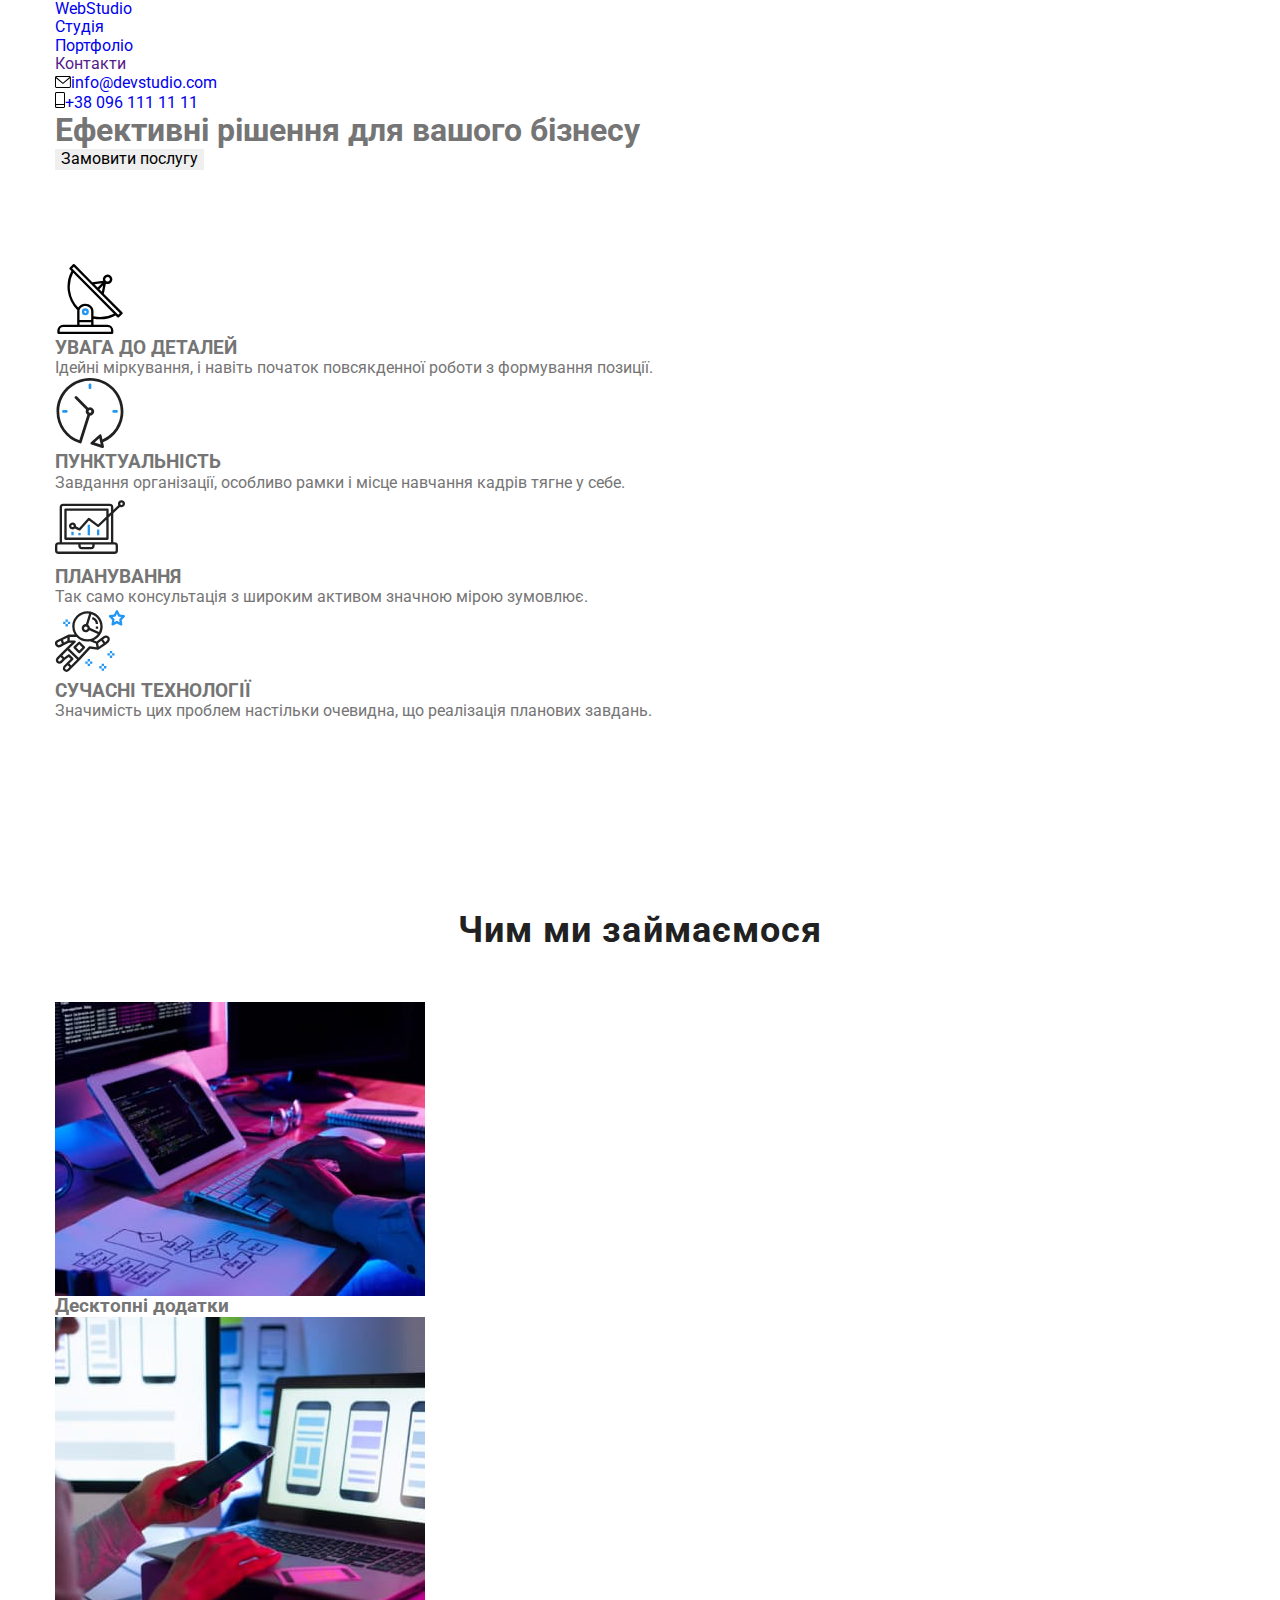
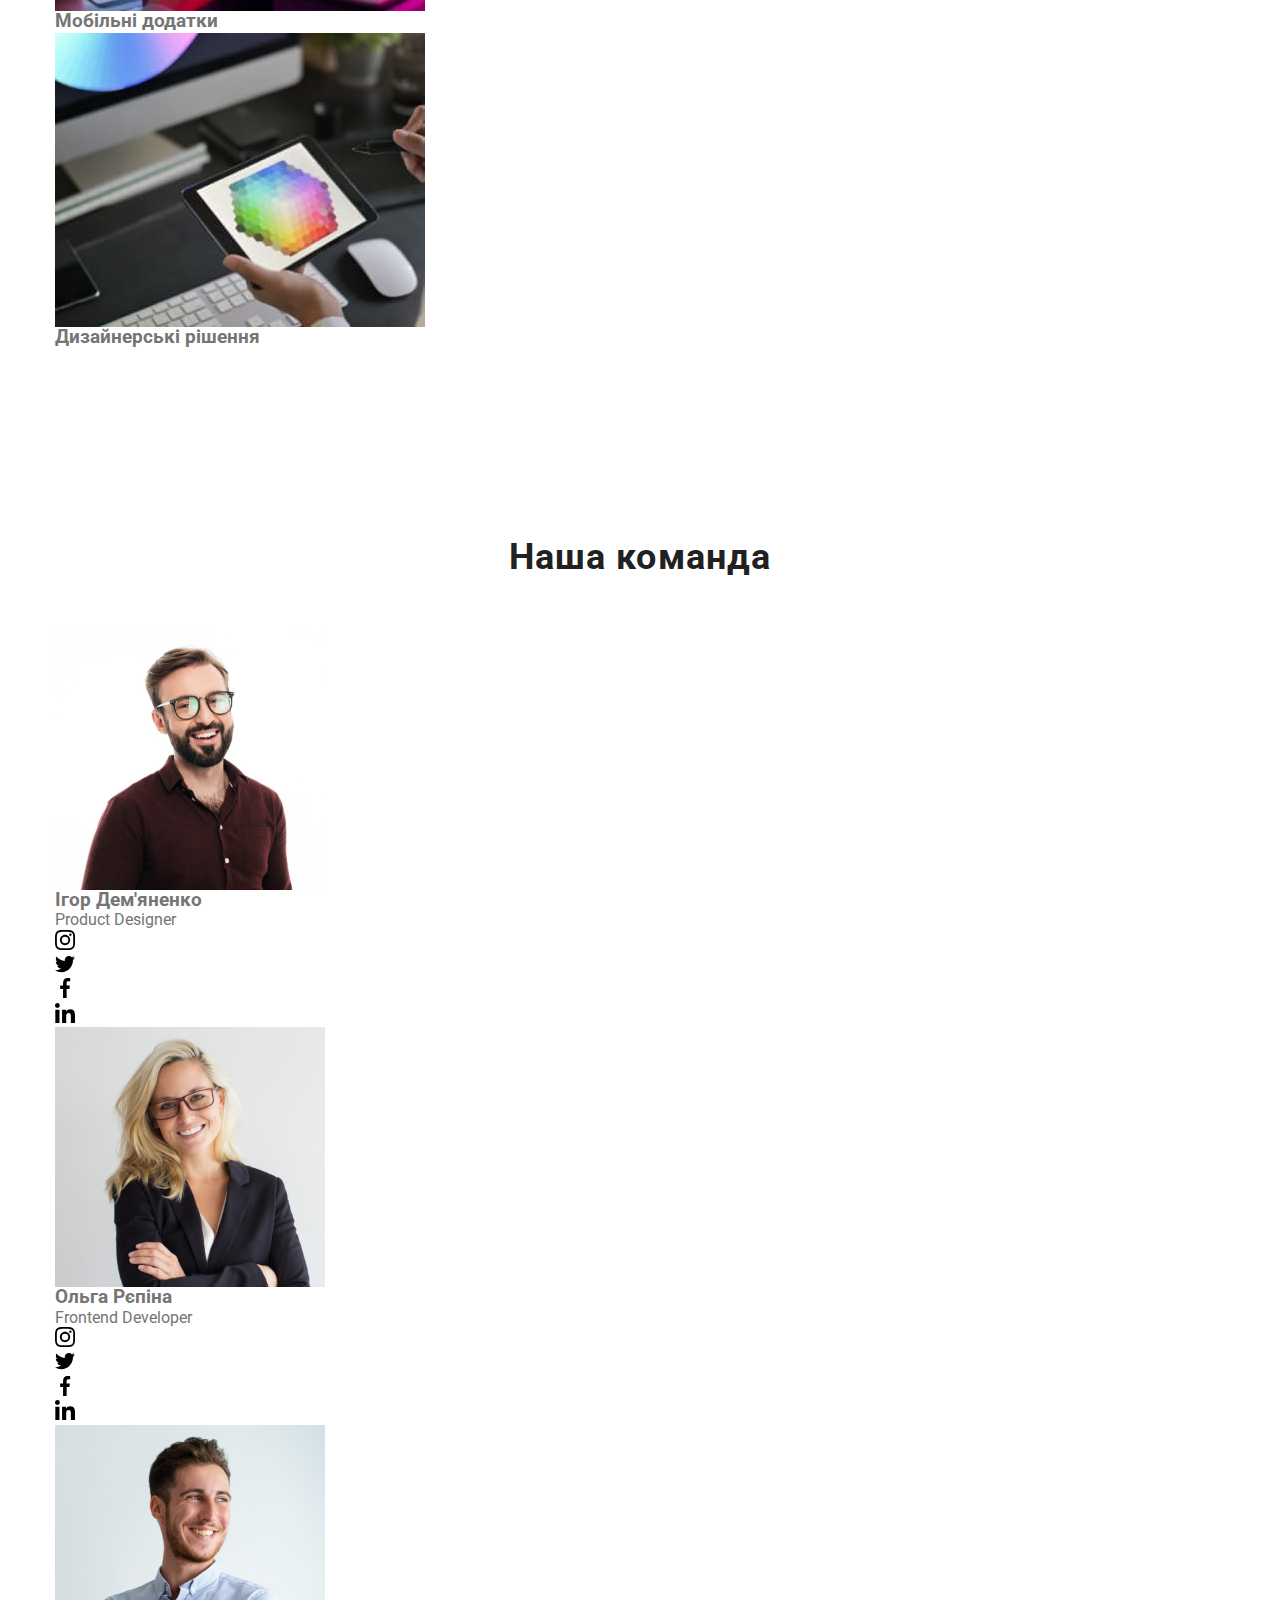
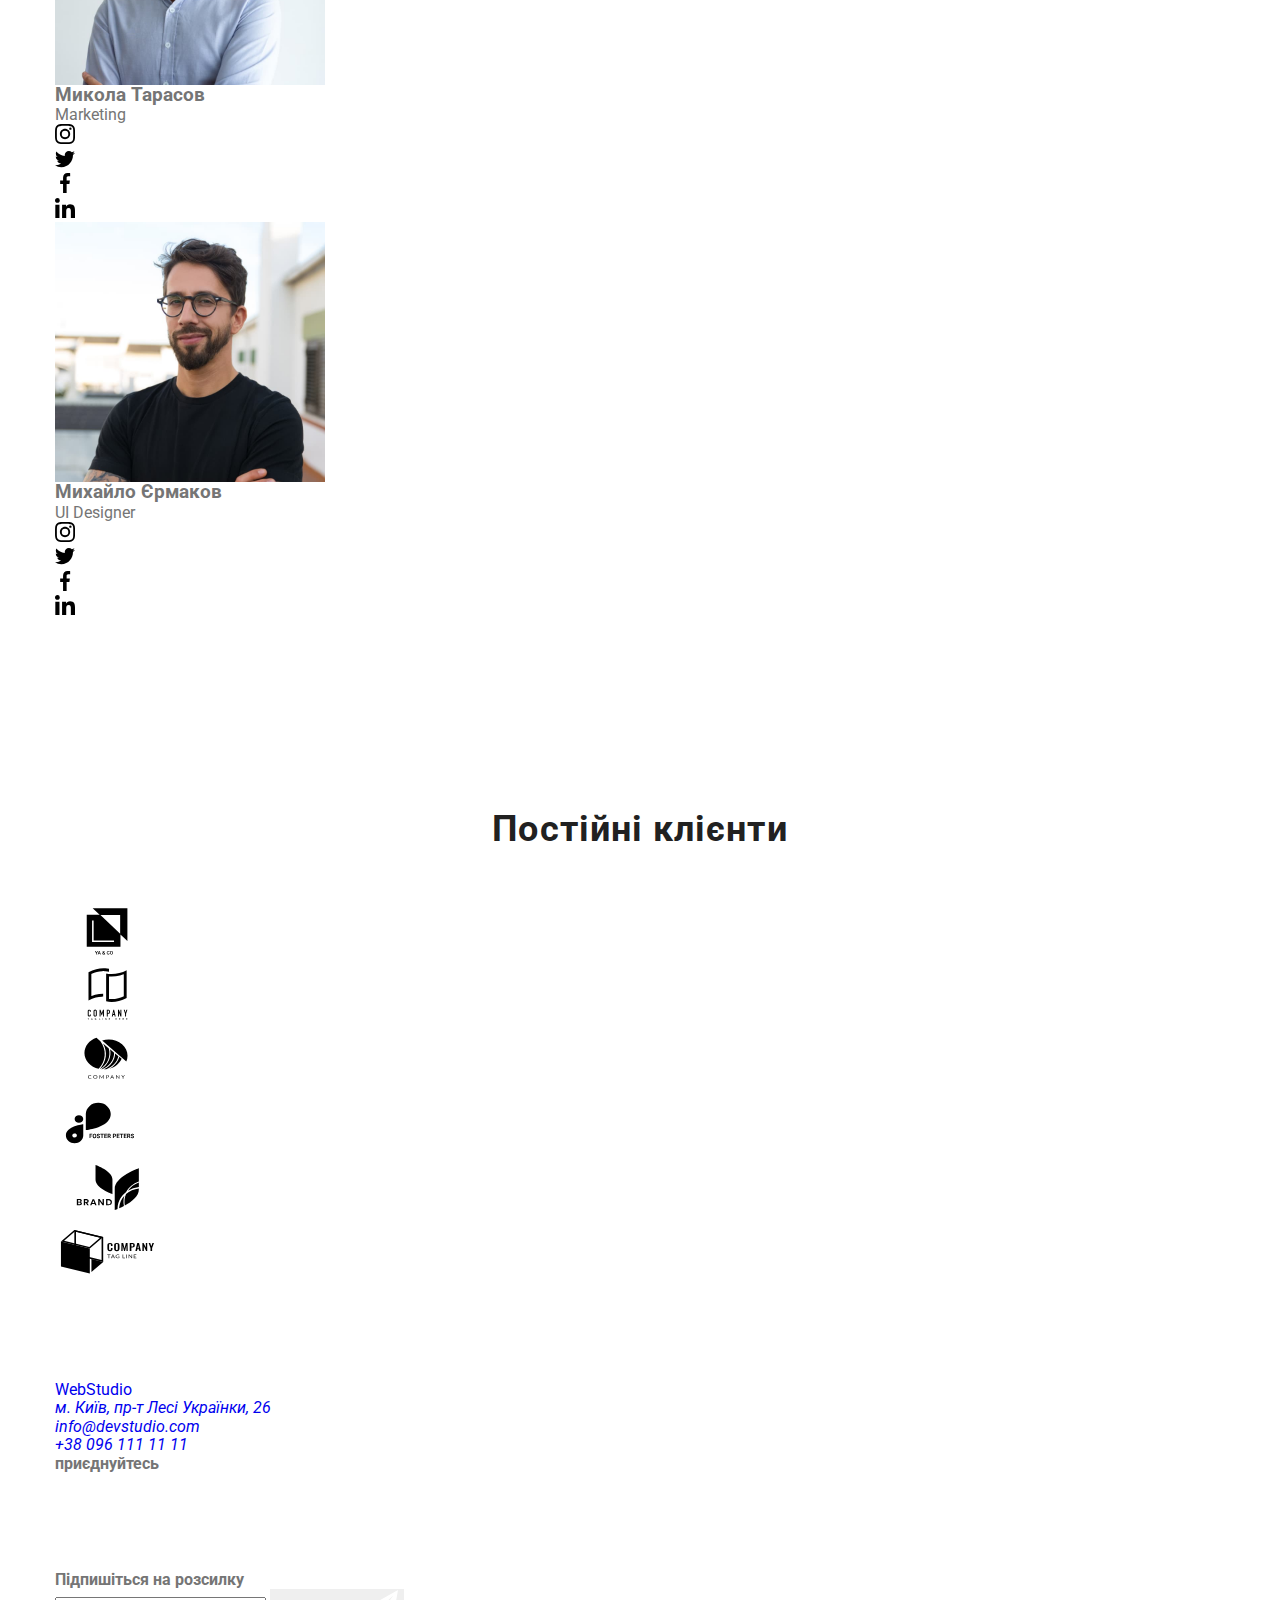
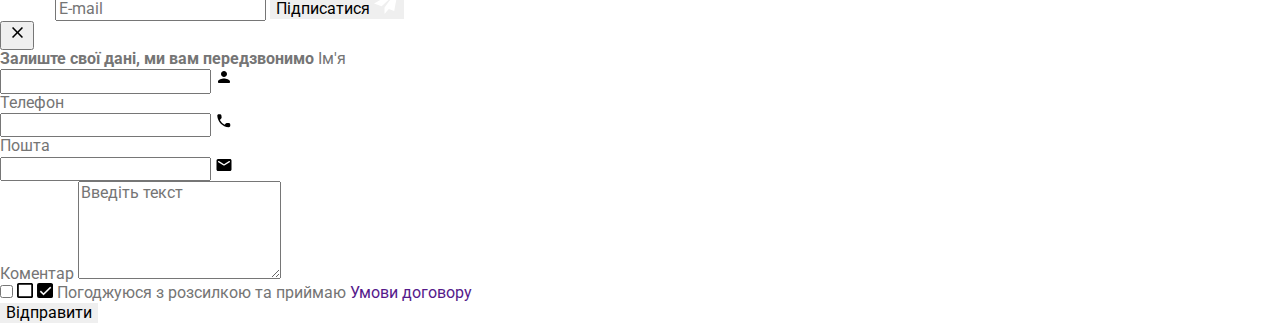
==== commit 5001d9d9: "added sass" ====
--- a/index.html
+++ b/index.html
@@ -12,7 +12,7 @@
     <link
       rel="stylesheet"
       href="https://cdnjs.cloudflare.com/ajax/libs/modern-normalize/1.1.0/modern-normalize.min.css">
-    <link rel="stylesheet" href="./css/style.css">
+    <link rel="stylesheet" href="./css/main.min.css">
     <title>WebStudio</title>
   </head>
   <body>
@@ -379,29 +379,29 @@
     </main>
 
     <footer class="footer">
-      <div class="container contacts-container">
-        <div>
-          <a href="./index.html" class="logo"
+      <div class="container  footer__container">
+        <div class="footer__wrapper">
+          <a href="./index.html" class="logo logo--color"
             ><span class="logo__text">Web</span>Studio</a>
           <!-- address -->
-          <address class="address-box">
-            <ul class="list-address">
-              <li class="list-item">
+          <address class="address">
+            <ul class="address__list">
+              <li class="address__item">
                 <a
                   href="https://goo.gl/maps/AqPgKA1JQSFDFY3W7"
                   target="_blank"
                   rel="noreferrer noopener"
-                  class="link address"
-                  ><span class="address-text"
+                  class="address__link"
+                  ><span class="address__text"
                     >м. Київ, пр-т Лесі Українки, 26</span>
                 </a>
               </li>
-              <li class="list-item">
-                <a href="mailto:info@devstudio.com" class="link address"
+              <li class="address__item">
+                <a href="mailto:info@devstudio.com" class="address__link"
                   >info@devstudio.com</a>
               </li>
-              <li class="list-item">
-                <a href="tel:+380961111111" class="link address"
+              <li class="address__item">
+                <a href="tel:+380961111111" class="address__link"
                   >+38 096 111 11 11</a>
               </li>
             </ul>
@@ -409,32 +409,32 @@
         </div>
 
         <div class="footer-contacts">
-          <b class="social-text">приєднуйтесь</b>
-          <ul class="contacts-address">
-            <li class="list-item">
-              <a href="" class="link footer-link">
-                <svg class="icon" width="20" height="20">
+          <b class="footer-contacts__text">приєднуйтесь</b>
+          <ul class="footer-contacts__list">
+            <li class="footer-contacts__item">
+              <a href="" class="footer-contacts__link">
+                <svg class="footer-contacts__icon" width="20" height="20">
                   <use href="./img/icons.svg#icon-instagram-footer"></use>
                 </svg>
               </a>
             </li>
-            <li class="list-item">
-              <a href="" class="link footer-link">
-                <svg class="icon" width="20" height="20">
+            <li class="footer-contacts__item">
+              <a href="" class="footer-contacts__link">
+                <svg class="footer-contacts__icon" width="20" height="20">
                   <use href="./img/icons.svg#icon-twitter-footer"></use>
                 </svg>
               </a>
             </li>
-            <li class="list-item">
-              <a href="" class="link footer-link">
-                <svg class="icon" width="20" height="20">
+            <li class="footer-contacts__item">
+              <a href="" class="footer-contacts__link">
+                <svg class="footer-contacts__icon" width="20" height="20">
                   <use href="./img/icons.svg#icon-facebook-footer"></use>
                 </svg>
               </a>
             </li>
-            <li class="list-item">
-              <a href="" class="link footer-link">
-                <svg class="icon" width="20" height="20">
+            <li class="footer-contacts__item">
+              <a href="" class="footer-contacts__link">
+                <svg class="footer-contacts__icon" width="20" height="20">
                   <use href="./img/icons.svg#icon-linkedin-footer"></use>
                 </svg>
               </a>
@@ -445,13 +445,13 @@
         <!-- footer form -->
 
         <div>
-          <form class="form-footer">
-          <b class="footer-title">Підпишіться на розсилку</b>
+          <form class="footer-form">
+          <b class="footer-form__title">Підпишіться на розсилку</b>
           <div>
-          <input type="email" name="email" placeholder="E-mail" class="footer-input">
-
-          <button type="submit" class="footer-btn">Підписатися
-            <svg class="send-icon" width="24" height="24">
+          <input type="email" name="email" placeholder="E-mail" class="footer-form__input">
+
+          <button type="submit" class="button footer-form__button">Підписатися
+            <svg class="footer-form__icon" width="24" height="24">
                   <use href="./img/icons.svg#icon-send"></use>
                 </svg>
             </button>
@@ -478,66 +478,66 @@
         <!-- forma -->
 
         <form name="signup_form" autocomplete="on"  class="form">
-          <b class="form-title">Залиште свої дані, ми вам передзвонимо</b>
-
-          <label class="form-label" for="user">
-            <span class="form-text">Ім'я</span>
+          <b class="form__title">Залиште свої дані, ми вам передзвонимо</b>
+
+          <label class="form__label" for="user">
+            <span class="form__text">Ім'я</span>
           </label>
 
-          <div class="form-wrap">
-            <input type="text" name="username" class="form-input" minlength="3" id="user">
-            <svg class="form-icon" width="18" height="18">
+          <div class="form__wrap">
+            <input type="text" name="username" class="form__input" minlength="3" id="user">
+            <svg class="form__icon" width="18" height="18">
               <use href="./img/icons.svg#icon-person"></use>
             </svg>
           </div>
 
-          <label class="form-label" for="phone">
-            <span class="form-text">Телефон</span>
+          <label class="form__label" for="phone">
+            <span class="form__text">Телефон</span>
           </label>
 
-            <div class="form-wrap">
-              <input type="tel" name="phone_number" class="form-input" id="phone">
-            <svg class="form-icon" width="18" height="18">
+            <div class="form__wrap">
+              <input type="tel" name="phone_number" class="form__input" id="phone">
+            <svg class="form__icon" width="18" height="18">
               <use href="./img/icons.svg#icon-phone1"></use>
             </svg>
             </div>
 
-          <label class="form-label" for="mail">
-            <span class="form-text">Пошта</span>
+          <label class="form__label" for="mail">
+            <span class="form__text">Пошта</span>
           </label>
 
-          <div class="form-wrap">
-            <input type="email" name="email" class="form-input" id="mail">
-            <svg class="form-icon" width="18" height="18">
+          <div class="form__wrap">
+            <input type="email" name="email" class="form__input" id="mail">
+            <svg class="form__icon" width="18" height="18">
               <use href="./img/icons.svg#icon-email"></use>
             </svg>
           </div>
-          <label class="form-label">
-            <span class="form-text">Коментар</span>
+          <label class="form__label">
+            <span class="form__text">Коментар</span>
             <textarea
               name="feedback"
               rows="5"
               placeholder="Введіть текст"
-              class="form-textarea"></textarea>
+              class="form__textarea"></textarea>
           </label>
 
           
-    <div class="form-wrap">
-      <label class="checkbox-form">
+    <div class="checkbox">
+      <label class="checkbox__label">
           
-       <input type="checkbox" name="consent"  class="checkbox-input">
-         <svg class="checkbox-icon" width="16" height="15">
+       <input type="checkbox" name="consent"  class="checkbox__input">
+         <svg class="checkbox__icon" width="16" height="15">
               <use href="./img/icons.svg#icon-checkbox"></use>
          </svg>
 
-         <svg class="check-icon" width="16" height="15">
+         <svg class="checkbox__icon checkbox__icon--position" width="16" height="15">
               <use href="./img/icons.svg#icon-check"></use>
          </svg>
-        <span class="checkbox-text">Погоджуюся з розсилкою та приймаю <a href="" class="form-link">Умови договору</a></span>
+        <span class="checkbox__text">Погоджуюся з розсилкою та приймаю <a href="" class="checkbox__link">Умови договору</a></span>
       </label>
     </div>
    
-      <button type="submit" class="form-btn">Відправити</button>
+      <button type="submit" class="button form__button">Відправити</button>
         </form>
       </div>
     </div>
--- a/css/main.min.css
+++ b/css/main.min.css
@@ -0,0 +1 @@
+:root{--primary-text-color: #757575;--title-text-color: #212121;--first-bg-color: #ffffff;--secondary-bg-color: #2f303a;--section-bg-colir: #f5f4fa;--accent-color: #2196f3;--btn-color: #188ce8;--primary-black-color: #000000;--contact-color: rgba(255, 255, 255, 0.6);--border-color: #ECECEC;--secondary-br-color: #EEEEEE;--hero-bgr-color: #C4C4C4;--icon-team-color: #AFB1B8;--icom-footer-color: rgba(255, 255, 255, 0.1);--cubic: cubic-bezier(0.4, 0, 0.2, 1)}body{font-family:"Roboto",sans-serif;color:var(--primary-text-color);background-color:var(--first-bg-color)}h1,h2,h3,h4,h5,h6,p,ul{margin:0;padding:0}img{display:block}li{list-style:none}a{text-decoration:none;-webkit-transition:color 250ms var(--cubic);transition:color 250ms var(--cubic)}.container{width:1200px;padding-left:15px;padding-right:15px;margin-right:auto;margin-left:auto}.button{border:none}.section{padding-top:94px;padding-bottom:94px}.section__title{margin-bottom:50px;font-size:36px;line-height:1.2;text-align:center;letter-spacing:.03em;color:var(--title-text-color)}.visually-hidden{position:absolute;width:1px;height:1px;margin:-1px;border:0;padding:0;white-space:nowrap;-webkit-clip-path:inset(100%);clip-path:inset(100%);clip:rect(0 0 0 0);overflow:hidden}/*# sourceMappingURL=main.min.css.map */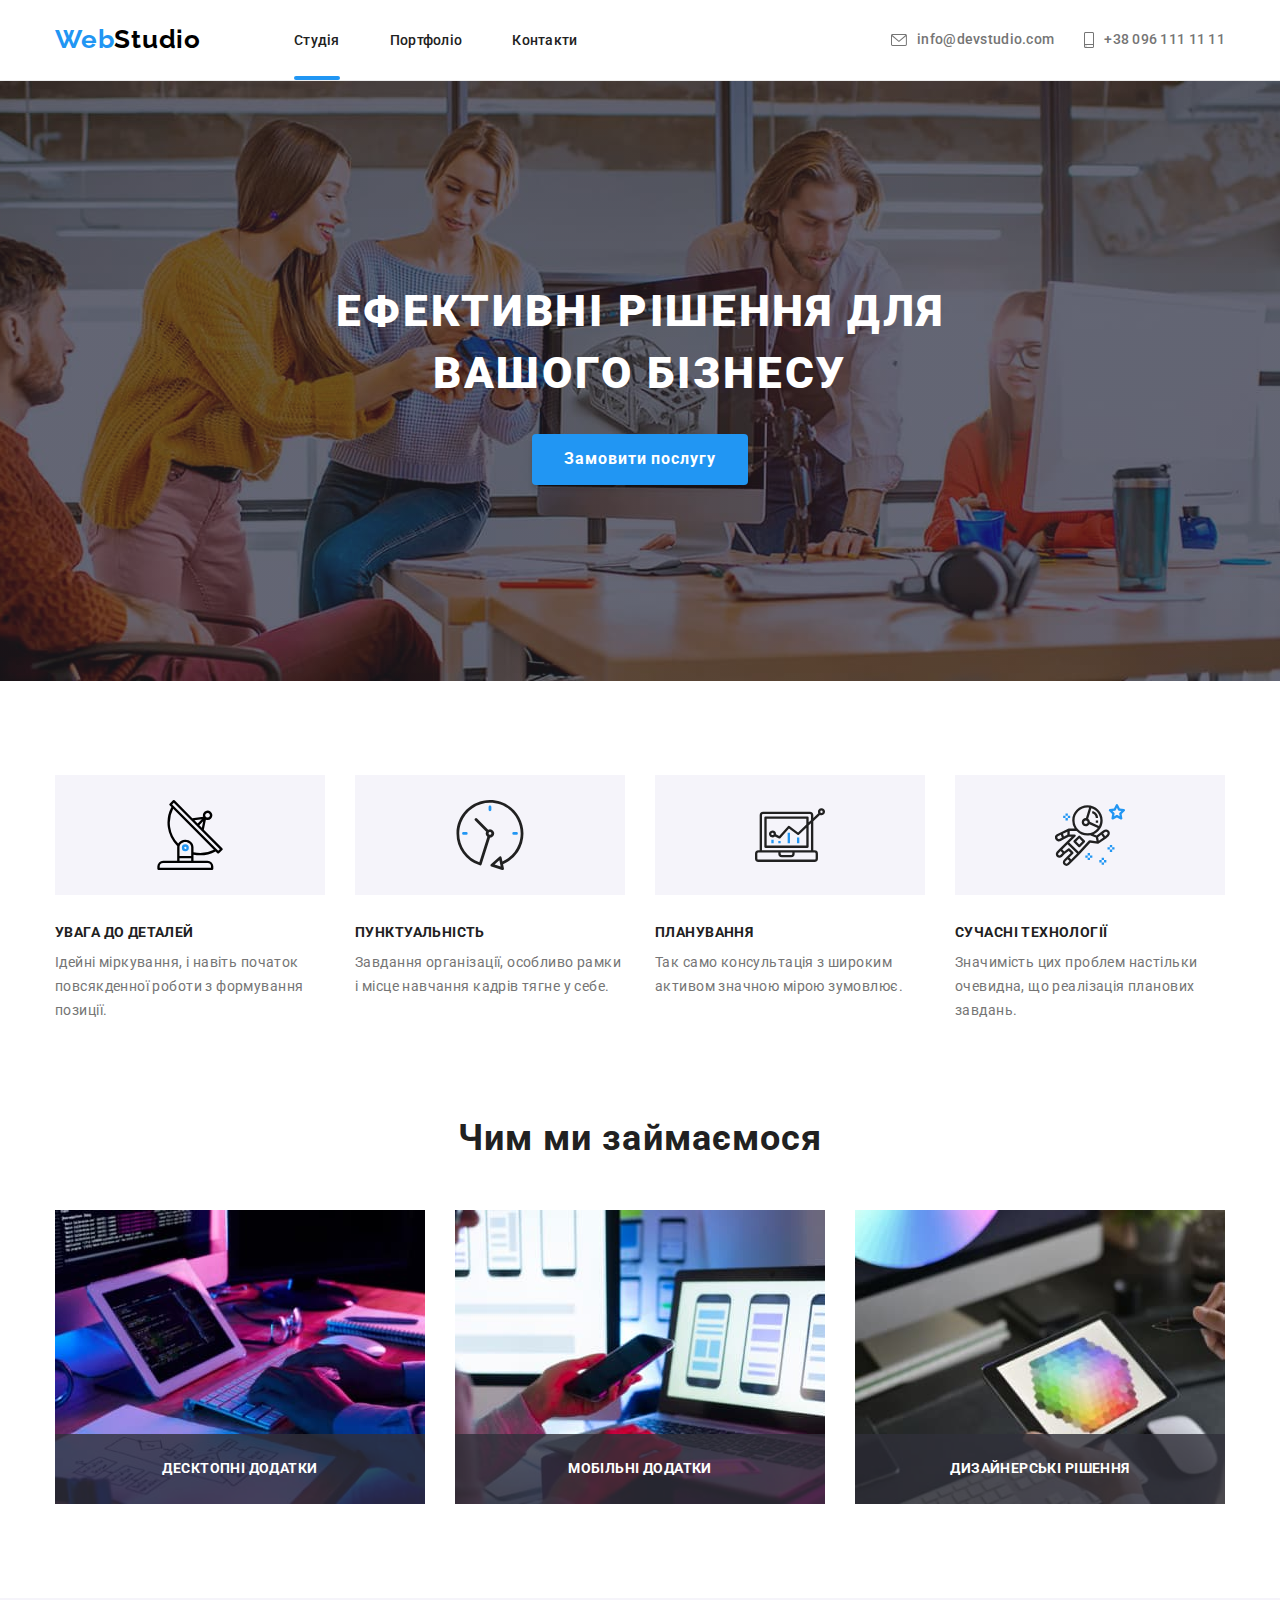
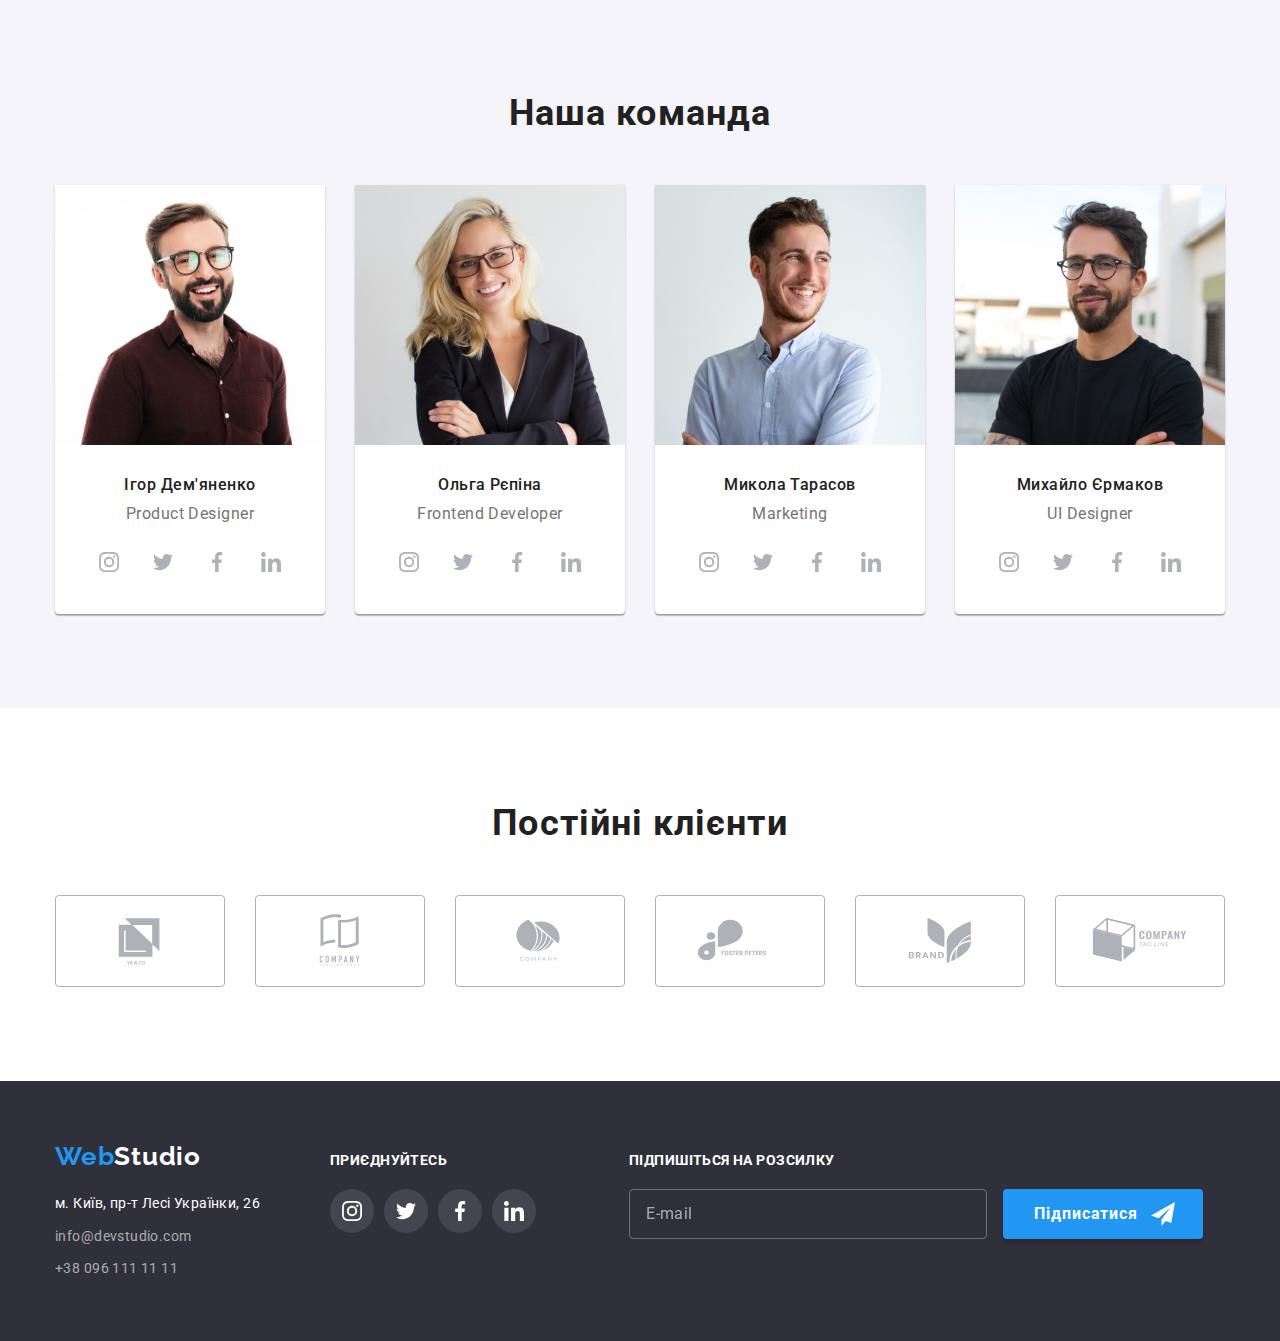
==== commit 1cc18c9d: "error correction" ====
--- a/index.html
+++ b/index.html
@@ -114,37 +114,37 @@
         </div>
       </section>
 
-      <!-- box section -->
+      <!-- work section -->
 
       <section class="section section--padding ">
         <div class="container">
           <h2 class="section__title">Чим ми займаємося</h2>
-          <ul class="ours-skills">
-            <li class="ours-skills__item">
-              <div class="ours-skills__wrapper">
+          <ul class="ours-work">
+            <li class="ours-work__item">
+              <div class="ours-work__wrapper">
                 <img
                   src="./img/boxhtml.jpg"
                   alt="людина тримає руки на клавіатурі"
                   width="370">
-                <h3 class="ours-skills__text">Десктопні додатки</h3>
-              </div>
-            </li>
-            <li class="ours-skills__item">
-              <div class="ours-skills__wrapper">
+                <h3 class="ours-work__text">Десктопні додатки</h3>
+              </div>
+            </li>
+            <li class="ours-work__item">
+              <div class="ours-work__wrapper">
                 <img
                   src="./img/box.jpg"
                   alt="людина в одній руці тримає телефон, а друга рука на клавіатурі"
                   width="370">
-                <h3 class="ours-skills__text">Мобільні додатки</h3>
-              </div>
-            </li>
-            <li class="ours-skills__item">
-              <div class="ours-skills__wrapper">
+                <h3 class="ours-work__text">Мобільні додатки</h3>
+              </div>
+            </li>
+            <li class="ours-work__item">
+              <div class="ours-work__wrapper">
                 <img
                   src="./img/boxcss.jpg"
                   alt="людина в руці тримає планшет"
                   width="370">
-                <h3 class="ours-skills__text">Дизайнерські рішення</h3>
+                <h3 class="ours-work__text">Дизайнерські рішення</h3>
               </div>
             </li>
           </ul>
--- a/css/main.min.css
+++ b/css/main.min.css
@@ -1 +1 @@
-:root{--primary-text-color: #757575;--title-text-color: #212121;--first-bg-color: #ffffff;--secondary-bg-color: #2f303a;--section-bg-colir: #f5f4fa;--accent-color: #2196f3;--btn-color: #188ce8;--primary-black-color: #000000;--contact-color: rgba(255, 255, 255, 0.6);--border-color: #ECECEC;--secondary-br-color: #EEEEEE;--hero-bgr-color: #C4C4C4;--icon-team-color: #AFB1B8;--icom-footer-color: rgba(255, 255, 255, 0.1);--cubic: cubic-bezier(0.4, 0, 0.2, 1)}body{font-family:"Roboto",sans-serif;color:var(--primary-text-color);background-color:var(--first-bg-color)}h1,h2,h3,h4,h5,h6,p,ul{margin:0;padding:0}img{display:block}li{list-style:none}a{text-decoration:none;-webkit-transition:color 250ms var(--cubic);transition:color 250ms var(--cubic)}.container{width:1200px;padding-left:15px;padding-right:15px;margin-right:auto;margin-left:auto}.button{border:none}.section{padding-top:94px;padding-bottom:94px}.section__title{margin-bottom:50px;font-size:36px;line-height:1.2;text-align:center;letter-spacing:.03em;color:var(--title-text-color)}.visually-hidden{position:absolute;width:1px;height:1px;margin:-1px;border:0;padding:0;white-space:nowrap;-webkit-clip-path:inset(100%);clip-path:inset(100%);clip:rect(0 0 0 0);overflow:hidden}/*# sourceMappingURL=main.min.css.map */+:root{--primary-text-color: #757575;--title-text-color: #212121;--first-bg-color: #ffffff;--secondary-bg-color: #2f303a;--section-bg-colir: #f5f4fa;--accent-color: #2196f3;--btn-color: #188ce8;--primary-black-color: #000000;--contact-color: rgba(255, 255, 255, 0.6);--border-color: #ECECEC;--secondary-br-color: #EEEEEE;--hero-bgr-color: #C4C4C4;--icon-team-color: #AFB1B8;--icom-footer-color: rgba(255, 255, 255, 0.1);--cubic: cubic-bezier(0.4, 0, 0.2, 1)}body{font-family:"Roboto",sans-serif;color:var(--primary-text-color);background-color:var(--first-bg-color)}h1,h2,h3,h4,h5,h6,p,ul{margin:0;padding:0}img{display:block}li{list-style:none}a{text-decoration:none;-webkit-transition:color 250ms var(--cubic);transition:color 250ms var(--cubic)}.container{width:1200px;padding-left:15px;padding-right:15px;margin-right:auto;margin-left:auto}.button{border:none}.section{padding-top:94px;padding-bottom:94px}.section__title{margin-bottom:50px;font-size:36px;line-height:1.2;text-align:center;letter-spacing:.03em;color:var(--title-text-color)}.visually-hidden{position:absolute;width:1px;height:1px;margin:-1px;border:0;padding:0;white-space:nowrap;-webkit-clip-path:inset(100%);clip-path:inset(100%);clip:rect(0 0 0 0);overflow:hidden}.header{border-bottom:1px solid var(--border-color)}.header__container{display:-webkit-box;display:-ms-flexbox;display:flex;-webkit-box-align:center;-ms-flex-align:center;align-items:center}.logo{font-family:"Raleway";text-decoration:none;font-weight:700;font-size:26px;line-height:1.2;letter-spacing:.03em;color:var(--primary-black-color);-webkit-transition:color 250ms var(--cubic);transition:color 250ms var(--cubic)}.logo__text{color:var(--accent-color)}.nav{display:-webkit-box;display:-ms-flexbox;display:flex;-webkit-box-align:center;-ms-flex-align:center;align-items:center}.nav__logo{display:block;margin-right:93px}.nav__list{display:-webkit-box;display:-ms-flexbox;display:flex;-webkit-box-align:center;-ms-flex-align:center;align-items:center}.nav__item:not(:last-child){margin-right:50px}.nav__link{position:relative;padding-top:32px;padding-bottom:32px;font-weight:500;font-size:14px;line-height:1.14;letter-spacing:.02em;color:var(--title-text-color)}.nav__link--current::after{content:"";position:absolute;left:0;bottom:0;width:100%;height:4px;background-color:var(--accent-color);border-radius:2px}.nav__link:hover,.nav__link:focus{color:var(--accent-color)}.contacts-list{display:-webkit-box;display:-ms-flexbox;display:flex;-webkit-box-align:center;-ms-flex-align:center;align-items:center;margin-left:auto}.contacts-list__item:not(:last-child){margin-right:30px}.contacts-list__link{display:-webkit-box;display:-ms-flexbox;display:flex;padding-top:32px;padding-bottom:32px;-webkit-box-align:center;-ms-flex-align:center;align-items:center;font-weight:500;font-size:14px;line-height:1.14;letter-spacing:.02em;color:var(--primary-text-color);fill:currentColor;-webkit-transition:color 250ms var(--cubic);transition:color 250ms var(--cubic)}.contacts-list__link:hover,.contacts-list__link:focus{color:var(--accent-color)}.contacts-list__icon{margin-right:10px}.hero{max-width:1600px;height:600px;margin-right:auto;margin-left:auto;padding-top:200px;padding-bottom:200px;background-position:center;background-repeat:no-repeat;background-size:cover;background-image:-webkit-gradient(linear, left top, right top, from(rgba(47, 48, 58, 0.4)), to(rgba(47, 48, 58, 0.4))),url(../img/bgimg.jpg);background-image:linear-gradient(to right, rgba(47, 48, 58, 0.4), rgba(47, 48, 58, 0.4)),url(../img/bgimg.jpg);background-color:var(--hero-bgr-color)}.hero__title{margin-bottom:30px;margin-right:auto;margin-left:auto;width:696px;font-weight:900;font-size:44px;line-height:1.4;text-align:center;letter-spacing:.06em;text-transform:uppercase;color:var(--first-bg-color)}.hero__button{display:block;margin-right:auto;margin-left:auto;padding:10px 32px;border-radius:4px;min-width:216px;font-style:normal;font-weight:700;font-size:16px;line-height:1.9;cursor:pointer;letter-spacing:.06em;color:var(--first-bg-color);background-color:var(--accent-color);-webkit-box-shadow:0px 4px 4px rgba(0,0,0,.15);box-shadow:0px 4px 4px rgba(0,0,0,.15);-webkit-transition:background-color 250ms var(--cubic),color 250ms var(--cubic),-webkit-box-shadow 250ms var(--cubic);transition:background-color 250ms var(--cubic),color 250ms var(--cubic),-webkit-box-shadow 250ms var(--cubic);transition:background-color 250ms var(--cubic),color 250ms var(--cubic),box-shadow 250ms var(--cubic);transition:background-color 250ms var(--cubic),color 250ms var(--cubic),box-shadow 250ms var(--cubic),-webkit-box-shadow 250ms var(--cubic)}.hero__button:hover,.hero__button:focus{color:var(--first-bg-color);background-color:var(--btn-color);-webkit-box-shadow:0px 4px 4px rgba(0,0,0,.15);box-shadow:0px 4px 4px rgba(0,0,0,.15)}.features{display:-webkit-box;display:-ms-flexbox;display:flex}.features__item{min-width:270px}.features__item:not(:last-child){margin-right:30px}.features__wrapper{display:-webkit-box;display:-ms-flexbox;display:flex;height:120px;-webkit-box-pack:center;-ms-flex-pack:center;justify-content:center;-webkit-box-align:center;-ms-flex-align:center;align-items:center;background-color:var(--section-bg-colir);margin-bottom:30px}.features__title{margin-bottom:10px;font-size:14px;line-height:1.14;letter-spacing:.03em;text-transform:uppercase;color:var(--title-text-color)}.features__text{font-size:14px;line-height:1.71;letter-spacing:.03em}.section--padding{padding-top:0}.ours-work{display:-webkit-box;display:-ms-flexbox;display:flex}.ours-work__item:not(:last-child){margin-right:30px}.ours-work__wrapper{position:relative}.ours-work__text{position:absolute;left:0;bottom:0;width:100%;height:70px;display:-webkit-box;display:-ms-flexbox;display:flex;-webkit-box-pack:center;-ms-flex-pack:center;justify-content:center;-webkit-box-align:center;-ms-flex-align:center;align-items:center;font-size:14px;line-height:1.14;text-align:center;letter-spacing:.03em;text-transform:uppercase;color:var(--first-bg-color);background-color:rgba(47,48,58,.8)}.section--color{background-color:var(--section-bg-colir)}.team{display:-webkit-box;display:-ms-flexbox;display:flex}.team__item{background-color:var(--first-bg-color);-webkit-box-shadow:0px 1px 3px rgba(0,0,0,.12),0px 1px 1px rgba(0,0,0,.14),0px 2px 1px rgba(0,0,0,.2);box-shadow:0px 1px 3px rgba(0,0,0,.12),0px 1px 1px rgba(0,0,0,.14),0px 2px 1px rgba(0,0,0,.2);border-radius:0px 0px 4px 4px}.team__item:not(:last-child){margin-right:30px}.team__wrapper{padding-top:30px;padding-bottom:30px}.team__title{margin-bottom:10px;font-weight:500;font-size:16px;line-height:1.2;text-align:center;letter-spacing:.03em;color:var(--title-text-color)}.team__text{font-size:16px;line-height:1.2;text-align:center;letter-spacing:.03em}.social-networks{display:-webkit-box;display:-ms-flexbox;display:flex;margin-top:16px;-webkit-box-pack:center;-ms-flex-pack:center;justify-content:center}.social-network__item:not(:last-child){margin-right:10px}.social-network__link{display:-webkit-box;display:-ms-flexbox;display:flex;width:44px;height:44px;-webkit-box-pack:center;-ms-flex-pack:center;justify-content:center;-webkit-box-align:center;-ms-flex-align:center;align-items:center;color:var(--icon-team-color);background-color:var(--first-bg-color);border-radius:50%;-webkit-transition:background-color 250ms var(--cubic),color 250ms var(--cubic);transition:background-color 250ms var(--cubic),color 250ms var(--cubic)}.social-network__icon{fill:currentColor}.social-network__link:focus,.social-network__link:hover{color:var(--first-bg-color);background-color:var(--accent-color);border-radius:50%}.clients{display:-webkit-box;display:-ms-flexbox;display:flex;-webkit-box-pack:center;-ms-flex-pack:center;justify-content:center}.clients__item:not(:last-child){margin-right:30px}.clients__link{display:-webkit-box;display:-ms-flexbox;display:flex;width:170px;height:92px;-webkit-box-pack:center;-ms-flex-pack:center;justify-content:center;-webkit-box-align:center;-ms-flex-align:center;align-items:center;color:var(--icon-team-color);fill:currentColor;border:1px solid var(--icon-team-color);border-radius:4px;-webkit-transition:border-color 250ms var(--cubic),color 250ms var(--cubic);transition:border-color 250ms var(--cubic),color 250ms var(--cubic)}.clients__link:focus,.clients__link:hover{border-color:var(--accent-color);color:var(--accent-color)}.footer{background-color:var(--secondary-bg-color);padding-top:60px;padding-bottom:60px}.footer__container{display:-webkit-box;display:-ms-flexbox;display:flex;-webkit-box-align:baseline;-ms-flex-align:baseline;align-items:baseline}.logo--color{color:var(--first-bg-color)}.logo:hover,.logo:focus{color:var(--accent-color)}.address{margin-top:20px}.address__item:not(:last-child){margin-bottom:9px}.address__link{display:block;font-style:normal;font-weight:400;font-size:14px;line-height:1.7;letter-spacing:.03em;color:var(--contact-color)}.address__link:hover,.address__link:focus{color:var(--accent-color)}.address__text{color:var(--first-bg-color);-webkit-transition:color 250ms var(--cubic);transition:color 250ms var(--cubic)}.address__text:hover{color:var(--accent-color)}.footer-contacts{margin-left:70px}.footer-contacts__text{font-size:14px;line-height:1.14;letter-spacing:.03em;text-transform:uppercase;color:var(--first-bg-color)}.footer-contacts__list{display:-webkit-box;display:-ms-flexbox;display:flex;margin-top:20px}.footer-contacts__item:not(:last-child){margin-right:10px}.footer-contacts__link{display:-webkit-box;display:-ms-flexbox;display:flex;width:44px;height:44px;-webkit-box-pack:center;-ms-flex-pack:center;justify-content:center;-webkit-box-align:center;-ms-flex-align:center;align-items:center;background-color:var(--icom-footer-color);border-radius:50%;-webkit-transition:background-color 250ms var(--cubic);transition:background-color 250ms var(--cubic)}.footer-contacts__link:hover,.footer-contacts__link:focus{background-color:var(--accent-color)}.footer-form{margin-left:93px}.footer-form__title{display:block;margin-bottom:20px;font-size:14px;line-height:1.14;letter-spacing:.03em;text-transform:uppercase;color:var(--first-bg-color)}.footer-form__input{width:358px;height:50px;padding:0;padding-left:16px;color:var(--first-bg-color);background-color:inherit;outline:rgba(0,0,0,0);border:1px solid rgba(255,255,255,.3);-webkit-filter:drop-shadow(0px 4px 4px rgba(0, 0, 0, 0.15));filter:drop-shadow(0px 4px 4px rgba(0, 0, 0, 0.15));border-radius:4px;-webkit-transition:border-color 250ms var(--cubic);transition:border-color 250ms var(--cubic)}.footer-form__input:focus{border-color:var(--accent-color)}.footer-form__input::-webkit-input-placeholder{font-size:16px;line-height:1.25;letter-spacing:.03em;color:rgba(255,255,255,.6)}.footer-form__input::-moz-placeholder{font-size:16px;line-height:1.25;letter-spacing:.03em;color:rgba(255,255,255,.6)}.footer-form__input:-ms-input-placeholder{font-size:16px;line-height:1.25;letter-spacing:.03em;color:rgba(255,255,255,.6)}.footer-form__input::-ms-input-placeholder{font-size:16px;line-height:1.25;letter-spacing:.03em;color:rgba(255,255,255,.6)}.footer-form__input::placeholder{font-size:16px;line-height:1.25;letter-spacing:.03em;color:rgba(255,255,255,.6)}.footer-form__button{position:relative;display:inline-block;margin-left:12px;padding:0;padding-right:62px;padding-left:28px;width:200px;height:50px;font-style:normal;font-weight:700;font-size:16px;line-height:1.9;letter-spacing:.06em;color:var(--first-bg-color);cursor:pointer;background-color:var(--accent-color);-webkit-box-shadow:0px 4px 4px rgba(0,0,0,.15);box-shadow:0px 4px 4px rgba(0,0,0,.15);border-radius:4px;-webkit-transition:background-color 250ms var(--cubic);transition:background-color 250ms var(--cubic)}.footer-form__button:hover,.footer-form__button:focus{background-color:var(--btn-color)}.footer-form__icon{position:absolute;top:0;right:0;-webkit-transform:translate(-28px, 13px);transform:translate(-28px, 13px)}.portfolio-btn{display:-webkit-box;display:-ms-flexbox;display:flex;-webkit-box-pack:center;-ms-flex-pack:center;justify-content:center;margin-bottom:50px}.portfolio-btn__item:not(:last-child){margin-right:8px}.portfolio-btn__button{padding:6px 22px;font-family:inherit;font-style:normal;font-weight:500;font-size:16px;line-height:1.63;text-align:center;cursor:pointer;letter-spacing:.03em;color:var(--title-text-color);background-color:var(--section-bg-colir);border-radius:4px;-webkit-transition:color 250ms cubic-bezier(0.4, 0, 0.2, 1),background-color 250ms cubic-bezier(0.4, 0, 0.2, 1),-webkit-box-shadow 250ms cubic-bezier(0.4, 0, 0.2, 1);transition:color 250ms cubic-bezier(0.4, 0, 0.2, 1),background-color 250ms cubic-bezier(0.4, 0, 0.2, 1),-webkit-box-shadow 250ms cubic-bezier(0.4, 0, 0.2, 1);transition:color 250ms cubic-bezier(0.4, 0, 0.2, 1),background-color 250ms cubic-bezier(0.4, 0, 0.2, 1),box-shadow 250ms cubic-bezier(0.4, 0, 0.2, 1);transition:color 250ms cubic-bezier(0.4, 0, 0.2, 1),background-color 250ms cubic-bezier(0.4, 0, 0.2, 1),box-shadow 250ms cubic-bezier(0.4, 0, 0.2, 1),-webkit-box-shadow 250ms cubic-bezier(0.4, 0, 0.2, 1)}.portfolio-btn__button:hover,.portfolio-btn__button:focus{color:var(--first-bg-color);background-color:var(--accent-color);-webkit-box-shadow:0px 3px 1px rgba(0,0,0,.1),0px 1px 2px rgba(0,0,0,.08),0px 2px 2px rgba(0,0,0,.12);box-shadow:0px 3px 1px rgba(0,0,0,.1),0px 1px 2px rgba(0,0,0,.08),0px 2px 2px rgba(0,0,0,.12)}.portfolio{display:-webkit-box;display:-ms-flexbox;display:flex;-ms-flex-wrap:wrap;flex-wrap:wrap;gap:30px}.portfolio__link{display:block;-webkit-transition:-webkit-box-shadow 250ms var(--cubic);transition:-webkit-box-shadow 250ms var(--cubic);transition:box-shadow 250ms var(--cubic);transition:box-shadow 250ms var(--cubic), -webkit-box-shadow 250ms var(--cubic)}.portfolio__link:hover,.portfolio__link:focus{-webkit-box-shadow:0px 1px 1px rgba(0,0,0,.12),0px 4px 4px rgba(0,0,0,.06),1px 4px 6px rgba(0,0,0,.16);box-shadow:0px 1px 1px rgba(0,0,0,.12),0px 4px 4px rgba(0,0,0,.06),1px 4px 6px rgba(0,0,0,.16)}.portfolio__card{position:relative;overflow:hidden}.portfolio__text{position:absolute;top:0;left:0;-webkit-transform:translateY(100%);transform:translateY(100%);padding:63px 24px;font-size:18px;line-height:1.56;letter-spacing:.03em;color:var(--first-bg-color);background-color:rgba(33,150,243,.9);-webkit-transition:-webkit-transform 250ms var(--cubic);transition:-webkit-transform 250ms var(--cubic);transition:transform 250ms var(--cubic);transition:transform 250ms var(--cubic), -webkit-transform 250ms var(--cubic)}.portfolio__text{margin-top:4px}.portfolio__link:hover .portfolio__text{-webkit-transform:translateY(0%);transform:translateY(0%)}.portfolio__wrap{padding-top:20px;padding-right:24px;padding-bottom:20px;padding-left:24px}.portfolio__wrap{border-right:1px solid var(--secondary-br-color);border-left:1px solid var(--secondary-br-color);border-bottom:1px solid var(--secondary-br-color)}.portfolio__title{font-size:18px;line-height:2;letter-spacing:.06em;color:var(--title-text-color)}.portfolio__name{font-size:16px;line-height:30px;letter-spacing:.03em;color:var(--primary-text-color)}.backdrop{position:fixed;width:100%;height:100%;top:0;left:0;background-color:rgba(0,0,0,.2);opacity:1;-webkit-transition:opacity 250ms var(--cubic);transition:opacity 250ms var(--cubic)}.backdrop.is-hidden .modal{-webkit-transform:translate(-50%, -50%) scale(1.1);transform:translate(-50%, -50%) scale(1.1)}.is-hidden{opacity:0;pointer-events:none}.button-modal{position:absolute;top:8px;right:8px;display:-webkit-box;display:-ms-flexbox;display:flex;width:30px;height:30px;-webkit-box-pack:center;-ms-flex-pack:center;justify-content:center;-webkit-box-align:center;-ms-flex-align:center;align-items:center;padding:0;cursor:pointer;background:var(--first-bg-color);border:1px solid rgba(0,0,0,.1);border-radius:50%;-webkit-transition:fill 250ms var(--cubic);transition:fill 250ms var(--cubic)}.button-modal:focus,.button-modal:hover{fill:var(--accent-color)}.modal{position:absolute;top:50%;left:50%;min-width:528px;min-height:581px;padding:40px;-webkit-transform:translate(-50%, -50%) scale(1);transform:translate(-50%, -50%) scale(1);background-color:var(--first-bg-color);-webkit-box-shadow:0px 1px 3px rgba(0,0,0,.12),0px 1px 1px rgba(0,0,0,.14),0px 2px 1px rgba(0,0,0,.2);box-shadow:0px 1px 3px rgba(0,0,0,.12),0px 1px 1px rgba(0,0,0,.14),0px 2px 1px rgba(0,0,0,.2);border-radius:4px;-webkit-transition:-webkit-transform 250ms var(--cubic);transition:-webkit-transform 250ms var(--cubic);transition:transform 250ms var(--cubic);transition:transform 250ms var(--cubic), -webkit-transform 250ms var(--cubic)}.form{display:-webkit-box;display:-ms-flexbox;display:flex;-webkit-box-orient:vertical;-webkit-box-direction:normal;-ms-flex-direction:column;flex-direction:column;-webkit-box-pack:center;-ms-flex-pack:center;justify-content:center}.form__title{margin-bottom:12px;font-size:20px;line-height:1.15;text-align:center;letter-spacing:.03em;color:var(--title-text-color)}.form__tex{display:block;margin-bottom:4px;font-size:12px;line-height:1.17;letter-spacing:.01em;color:var(--primary-text-color)}.form__wrap{position:relative}.form__input{width:100%;height:40px;margin-bottom:10px;padding:0;outline:rgba(0,0,0,0);border:none;padding-left:42px;border:1px solid rgba(33,33,33,.2);border-radius:4px;-webkit-transition:border-color 250ms var(--cubic);transition:border-color 250ms var(--cubic)}.form__input:focus{border-color:var(--accent-color)}.form__icon{position:absolute;top:11px;left:12px;-webkit-transition:fill 250ms var(--cubic);transition:fill 250ms var(--cubic)}.form__input:focus-within+.form__icon{fill:var(--accent-color)}.form__textarea{display:-webkit-box;display:-ms-flexbox;display:flex;resize:none;padding:12px 16px;margin-bottom:20px;width:100%;height:120px;outline:rgba(0,0,0,0);border:1px solid rgba(33,33,33,.2);border-radius:4px;-webkit-transition:border-color 250ms var(--cubic);transition:border-color 250ms var(--cubic)}.form__textarea::-webkit-input-placeholder{font-size:12px;line-height:1.17;letter-spacing:.01em;color:rgba(117,117,117,.5)}.form__textarea::-moz-placeholder{font-size:12px;line-height:1.17;letter-spacing:.01em;color:rgba(117,117,117,.5)}.form__textarea:-ms-input-placeholder{font-size:12px;line-height:1.17;letter-spacing:.01em;color:rgba(117,117,117,.5)}.form__textarea::-ms-input-placeholder{font-size:12px;line-height:1.17;letter-spacing:.01em;color:rgba(117,117,117,.5)}.form__textarea::placeholder{font-size:12px;line-height:1.17;letter-spacing:.01em;color:rgba(117,117,117,.5)}.form__textarea:focus{border-color:var(--accent-color)}.form__button{width:200px;height:50px;margin-right:auto;margin-left:auto;padding:0;font-style:normal;font-weight:700;font-size:16px;line-height:1.9;letter-spacing:.06em;color:var(--first-bg-color);cursor:pointer;background-color:var(--accent-color);-webkit-box-shadow:0px 4px 4px rgba(0,0,0,.15);box-shadow:0px 4px 4px rgba(0,0,0,.15);border-radius:4px;-webkit-transition:background-color 250ms var(--cubic);transition:background-color 250ms var(--cubic)}.form__button:hover,.form__button:focus{background-color:var(--btn-color)}.checkbox{position:relative}.checkbox__label{display:-webkit-box;display:-ms-flexbox;display:flex;margin-bottom:30px;-webkit-box-align:center;-ms-flex-align:center;align-items:center}.checkbox__input:checked~.checkbox__icon{opacity:1}.checkbox__input:checked~.checkbox__icon{fill:var(--accent-color)}.checkbox__icon{position:absolute;left:12px}.checkbox__icon--position{position:absolute;left:12px;opacity:0;fill:var(--accent-color)}.checkbox__input{position:absolute;width:1px;height:1px;margin:-1px;border:0;padding:0;white-space:nowrap;-webkit-clip-path:inset(100%);clip-path:inset(100%);clip:rect(0 0 0 0);overflow:hidden}.checkbox__text{display:block;padding-left:36px;font-size:14px;line-height:1.7;letter-spacing:.03em;color:var(--primary-text-color)}.checkbox__link{font-style:normal;font-weight:400;font-size:14px;line-height:1.7;letter-spacing:.03em;text-decoration:none;-webkit-text-decoration-line:underline;text-decoration-line:underline;color:var(--accent-color)}/*# sourceMappingURL=main.min.css.map */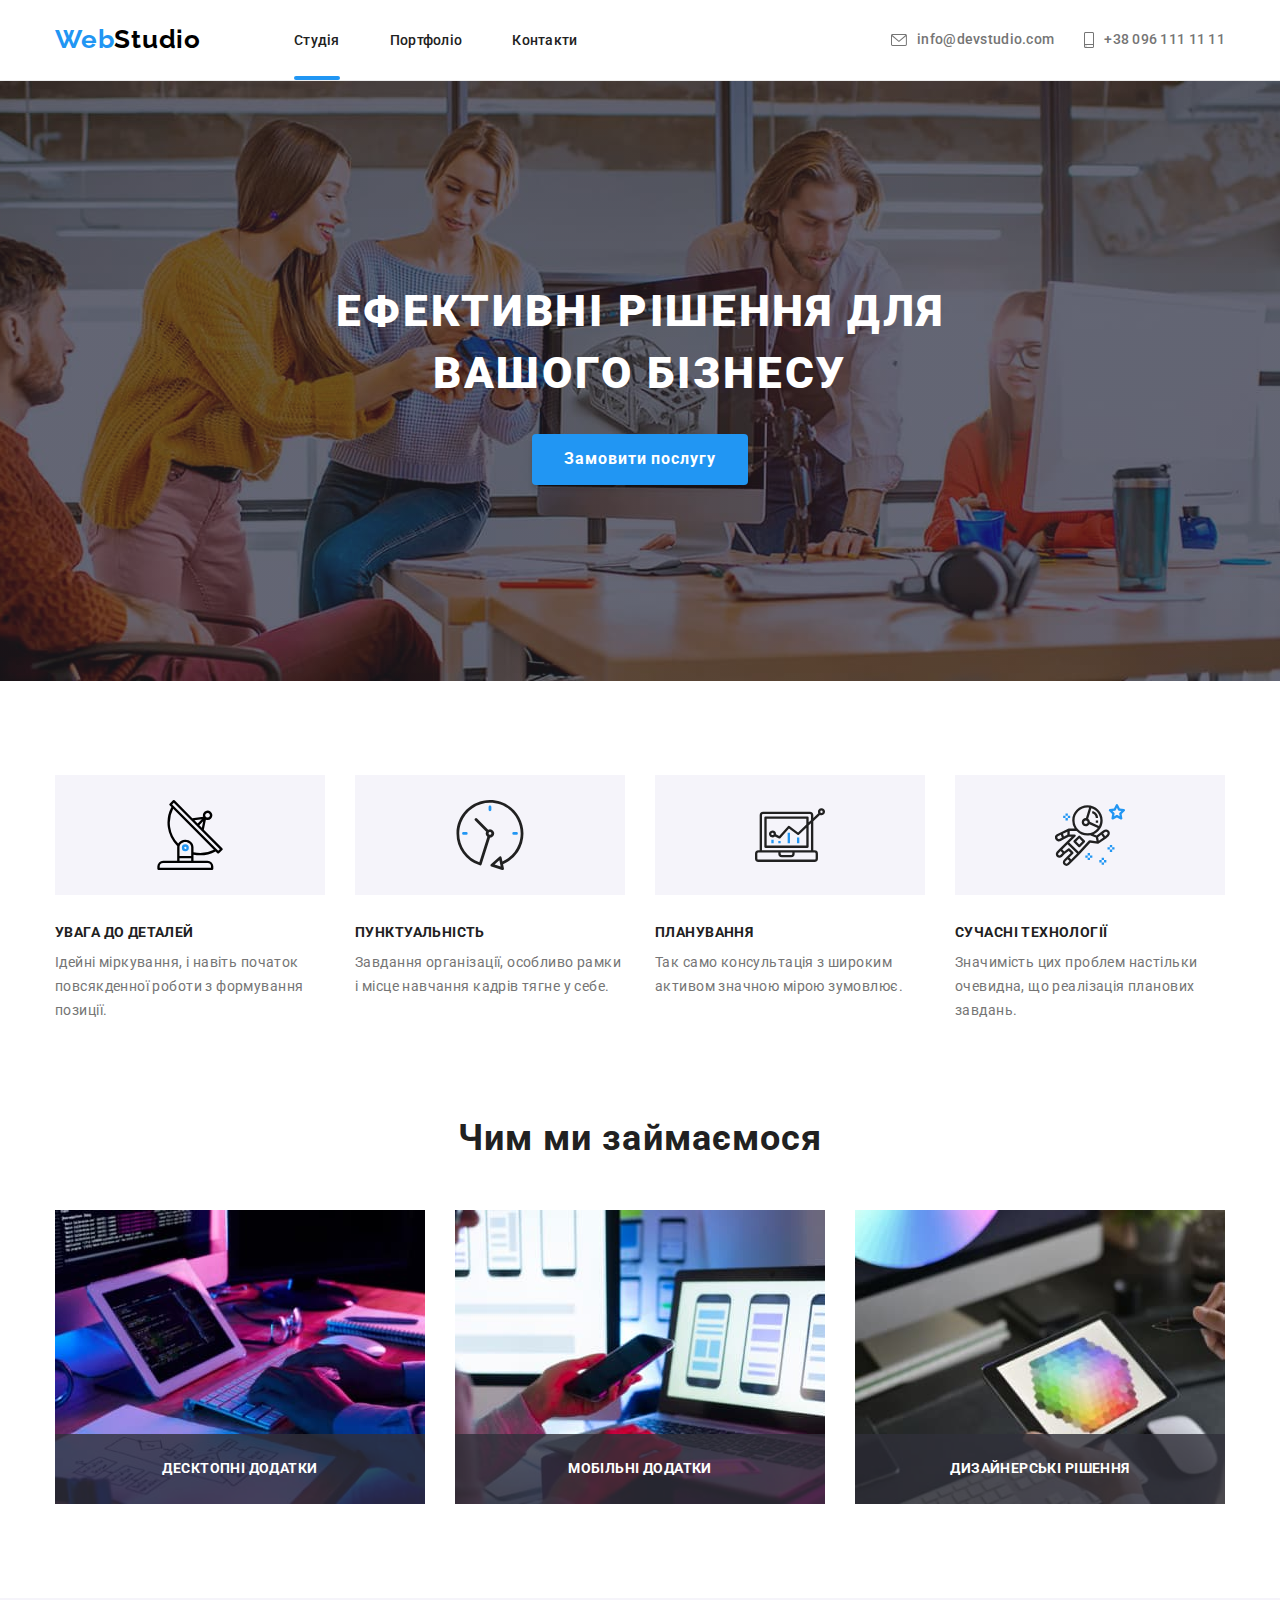
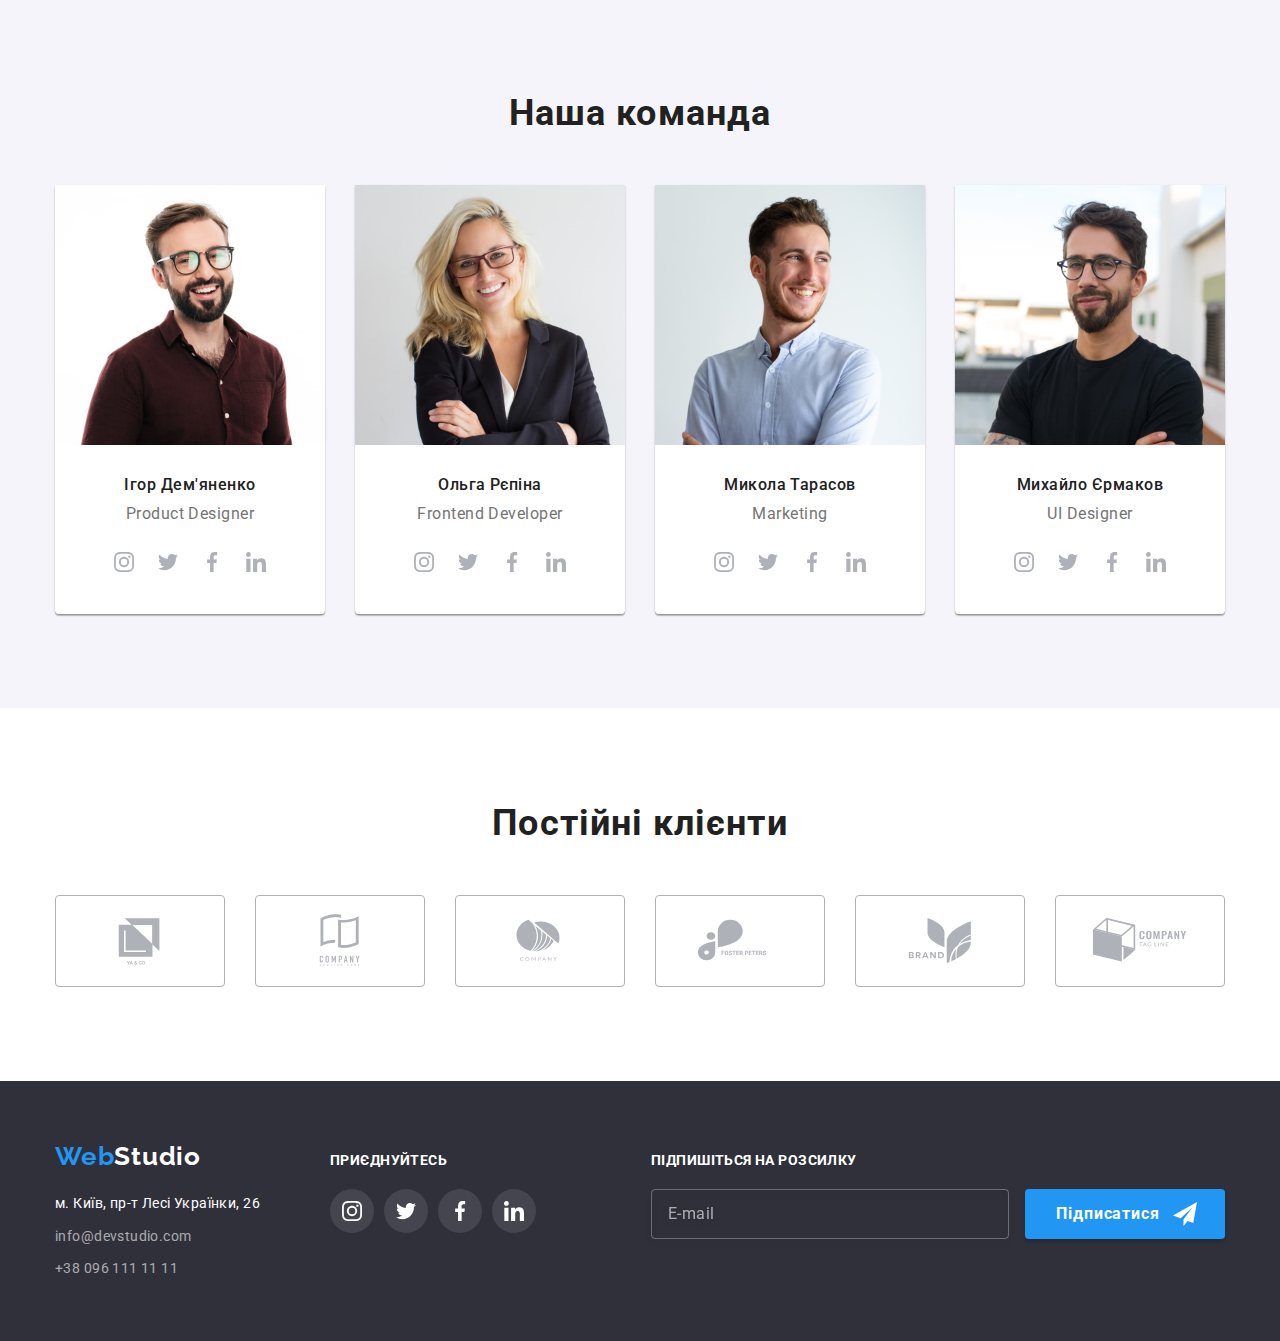
==== commit a62d1d49: "added scss" ====
--- a/index.html
+++ b/index.html
@@ -444,24 +444,19 @@
 
         <!-- footer form -->
 
+       
+      <form class="footer-form">
+        <b class="footer-form__title">Підпишіться на розсилку</b>
         <div>
-          <form class="footer-form">
-          <b class="footer-form__title">Підпишіться на розсилку</b>
-          <div>
           <input type="email" name="email" placeholder="E-mail" class="footer-form__input">
 
           <button type="submit" class="button footer-form__button">Підписатися
             <svg class="footer-form__icon" width="24" height="24">
                   <use href="./img/icons.svg#icon-send"></use>
                 </svg>
-            </button>
-          
-          </div>
-
-          </form>
-
-        </div>
-
+          </button>
+        </div>
+      </form>
       </div>
     </footer>
 
--- a/css/main.min.css
+++ b/css/main.min.css
@@ -1 +1 @@
-:root{--primary-text-color: #757575;--title-text-color: #212121;--first-bg-color: #ffffff;--secondary-bg-color: #2f303a;--section-bg-colir: #f5f4fa;--accent-color: #2196f3;--btn-color: #188ce8;--primary-black-color: #000000;--contact-color: rgba(255, 255, 255, 0.6);--border-color: #ECECEC;--secondary-br-color: #EEEEEE;--hero-bgr-color: #C4C4C4;--icon-team-color: #AFB1B8;--icom-footer-color: rgba(255, 255, 255, 0.1);--cubic: cubic-bezier(0.4, 0, 0.2, 1)}body{font-family:"Roboto",sans-serif;color:var(--primary-text-color);background-color:var(--first-bg-color)}h1,h2,h3,h4,h5,h6,p,ul{margin:0;padding:0}img{display:block}li{list-style:none}a{text-decoration:none;-webkit-transition:color 250ms var(--cubic);transition:color 250ms var(--cubic)}.container{width:1200px;padding-left:15px;padding-right:15px;margin-right:auto;margin-left:auto}.button{border:none}.section{padding-top:94px;padding-bottom:94px}.section__title{margin-bottom:50px;font-size:36px;line-height:1.2;text-align:center;letter-spacing:.03em;color:var(--title-text-color)}.visually-hidden{position:absolute;width:1px;height:1px;margin:-1px;border:0;padding:0;white-space:nowrap;-webkit-clip-path:inset(100%);clip-path:inset(100%);clip:rect(0 0 0 0);overflow:hidden}.header{border-bottom:1px solid var(--border-color)}.header__container{display:-webkit-box;display:-ms-flexbox;display:flex;-webkit-box-align:center;-ms-flex-align:center;align-items:center}.logo{font-family:"Raleway";text-decoration:none;font-weight:700;font-size:26px;line-height:1.2;letter-spacing:.03em;color:var(--primary-black-color);-webkit-transition:color 250ms var(--cubic);transition:color 250ms var(--cubic)}.logo__text{color:var(--accent-color)}.nav{display:-webkit-box;display:-ms-flexbox;display:flex;-webkit-box-align:center;-ms-flex-align:center;align-items:center}.nav__logo{display:block;margin-right:93px}.nav__list{display:-webkit-box;display:-ms-flexbox;display:flex;-webkit-box-align:center;-ms-flex-align:center;align-items:center}.nav__item:not(:last-child){margin-right:50px}.nav__link{position:relative;padding-top:32px;padding-bottom:32px;font-weight:500;font-size:14px;line-height:1.14;letter-spacing:.02em;color:var(--title-text-color)}.nav__link--current::after{content:"";position:absolute;left:0;bottom:0;width:100%;height:4px;background-color:var(--accent-color);border-radius:2px}.nav__link:hover,.nav__link:focus{color:var(--accent-color)}.contacts-list{display:-webkit-box;display:-ms-flexbox;display:flex;-webkit-box-align:center;-ms-flex-align:center;align-items:center;margin-left:auto}.contacts-list__item:not(:last-child){margin-right:30px}.contacts-list__link{display:-webkit-box;display:-ms-flexbox;display:flex;padding-top:32px;padding-bottom:32px;-webkit-box-align:center;-ms-flex-align:center;align-items:center;font-weight:500;font-size:14px;line-height:1.14;letter-spacing:.02em;color:var(--primary-text-color);fill:currentColor;-webkit-transition:color 250ms var(--cubic);transition:color 250ms var(--cubic)}.contacts-list__link:hover,.contacts-list__link:focus{color:var(--accent-color)}.contacts-list__icon{margin-right:10px}.hero{max-width:1600px;height:600px;margin-right:auto;margin-left:auto;padding-top:200px;padding-bottom:200px;background-position:center;background-repeat:no-repeat;background-size:cover;background-image:-webkit-gradient(linear, left top, right top, from(rgba(47, 48, 58, 0.4)), to(rgba(47, 48, 58, 0.4))),url(../img/bgimg.jpg);background-image:linear-gradient(to right, rgba(47, 48, 58, 0.4), rgba(47, 48, 58, 0.4)),url(../img/bgimg.jpg);background-color:var(--hero-bgr-color)}.hero__title{margin-bottom:30px;margin-right:auto;margin-left:auto;width:696px;font-weight:900;font-size:44px;line-height:1.4;text-align:center;letter-spacing:.06em;text-transform:uppercase;color:var(--first-bg-color)}.hero__button{display:block;margin-right:auto;margin-left:auto;padding:10px 32px;border-radius:4px;min-width:216px;font-style:normal;font-weight:700;font-size:16px;line-height:1.9;cursor:pointer;letter-spacing:.06em;color:var(--first-bg-color);background-color:var(--accent-color);-webkit-box-shadow:0px 4px 4px rgba(0,0,0,.15);box-shadow:0px 4px 4px rgba(0,0,0,.15);-webkit-transition:background-color 250ms var(--cubic),color 250ms var(--cubic),-webkit-box-shadow 250ms var(--cubic);transition:background-color 250ms var(--cubic),color 250ms var(--cubic),-webkit-box-shadow 250ms var(--cubic);transition:background-color 250ms var(--cubic),color 250ms var(--cubic),box-shadow 250ms var(--cubic);transition:background-color 250ms var(--cubic),color 250ms var(--cubic),box-shadow 250ms var(--cubic),-webkit-box-shadow 250ms var(--cubic)}.hero__button:hover,.hero__button:focus{color:var(--first-bg-color);background-color:var(--btn-color);-webkit-box-shadow:0px 4px 4px rgba(0,0,0,.15);box-shadow:0px 4px 4px rgba(0,0,0,.15)}.features{display:-webkit-box;display:-ms-flexbox;display:flex}.features__item{min-width:270px}.features__item:not(:last-child){margin-right:30px}.features__wrapper{display:-webkit-box;display:-ms-flexbox;display:flex;height:120px;-webkit-box-pack:center;-ms-flex-pack:center;justify-content:center;-webkit-box-align:center;-ms-flex-align:center;align-items:center;background-color:var(--section-bg-colir);margin-bottom:30px}.features__title{margin-bottom:10px;font-size:14px;line-height:1.14;letter-spacing:.03em;text-transform:uppercase;color:var(--title-text-color)}.features__text{font-size:14px;line-height:1.71;letter-spacing:.03em}.section--padding{padding-top:0}.ours-work{display:-webkit-box;display:-ms-flexbox;display:flex}.ours-work__item:not(:last-child){margin-right:30px}.ours-work__wrapper{position:relative}.ours-work__text{position:absolute;left:0;bottom:0;width:100%;height:70px;display:-webkit-box;display:-ms-flexbox;display:flex;-webkit-box-pack:center;-ms-flex-pack:center;justify-content:center;-webkit-box-align:center;-ms-flex-align:center;align-items:center;font-size:14px;line-height:1.14;text-align:center;letter-spacing:.03em;text-transform:uppercase;color:var(--first-bg-color);background-color:rgba(47,48,58,.8)}.section--color{background-color:var(--section-bg-colir)}.team{display:-webkit-box;display:-ms-flexbox;display:flex}.team__item{background-color:var(--first-bg-color);-webkit-box-shadow:0px 1px 3px rgba(0,0,0,.12),0px 1px 1px rgba(0,0,0,.14),0px 2px 1px rgba(0,0,0,.2);box-shadow:0px 1px 3px rgba(0,0,0,.12),0px 1px 1px rgba(0,0,0,.14),0px 2px 1px rgba(0,0,0,.2);border-radius:0px 0px 4px 4px}.team__item:not(:last-child){margin-right:30px}.team__wrapper{padding-top:30px;padding-bottom:30px}.team__title{margin-bottom:10px;font-weight:500;font-size:16px;line-height:1.2;text-align:center;letter-spacing:.03em;color:var(--title-text-color)}.team__text{font-size:16px;line-height:1.2;text-align:center;letter-spacing:.03em}.social-networks{display:-webkit-box;display:-ms-flexbox;display:flex;margin-top:16px;-webkit-box-pack:center;-ms-flex-pack:center;justify-content:center}.social-network__item:not(:last-child){margin-right:10px}.social-network__link{display:-webkit-box;display:-ms-flexbox;display:flex;width:44px;height:44px;-webkit-box-pack:center;-ms-flex-pack:center;justify-content:center;-webkit-box-align:center;-ms-flex-align:center;align-items:center;color:var(--icon-team-color);background-color:var(--first-bg-color);border-radius:50%;-webkit-transition:background-color 250ms var(--cubic),color 250ms var(--cubic);transition:background-color 250ms var(--cubic),color 250ms var(--cubic)}.social-network__icon{fill:currentColor}.social-network__link:focus,.social-network__link:hover{color:var(--first-bg-color);background-color:var(--accent-color);border-radius:50%}.clients{display:-webkit-box;display:-ms-flexbox;display:flex;-webkit-box-pack:center;-ms-flex-pack:center;justify-content:center}.clients__item:not(:last-child){margin-right:30px}.clients__link{display:-webkit-box;display:-ms-flexbox;display:flex;width:170px;height:92px;-webkit-box-pack:center;-ms-flex-pack:center;justify-content:center;-webkit-box-align:center;-ms-flex-align:center;align-items:center;color:var(--icon-team-color);fill:currentColor;border:1px solid var(--icon-team-color);border-radius:4px;-webkit-transition:border-color 250ms var(--cubic),color 250ms var(--cubic);transition:border-color 250ms var(--cubic),color 250ms var(--cubic)}.clients__link:focus,.clients__link:hover{border-color:var(--accent-color);color:var(--accent-color)}.footer{background-color:var(--secondary-bg-color);padding-top:60px;padding-bottom:60px}.footer__container{display:-webkit-box;display:-ms-flexbox;display:flex;-webkit-box-align:baseline;-ms-flex-align:baseline;align-items:baseline}.logo--color{color:var(--first-bg-color)}.logo:hover,.logo:focus{color:var(--accent-color)}.address{margin-top:20px}.address__item:not(:last-child){margin-bottom:9px}.address__link{display:block;font-style:normal;font-weight:400;font-size:14px;line-height:1.7;letter-spacing:.03em;color:var(--contact-color)}.address__link:hover,.address__link:focus{color:var(--accent-color)}.address__text{color:var(--first-bg-color);-webkit-transition:color 250ms var(--cubic);transition:color 250ms var(--cubic)}.address__text:hover{color:var(--accent-color)}.footer-contacts{margin-left:70px}.footer-contacts__text{font-size:14px;line-height:1.14;letter-spacing:.03em;text-transform:uppercase;color:var(--first-bg-color)}.footer-contacts__list{display:-webkit-box;display:-ms-flexbox;display:flex;margin-top:20px}.footer-contacts__item:not(:last-child){margin-right:10px}.footer-contacts__link{display:-webkit-box;display:-ms-flexbox;display:flex;width:44px;height:44px;-webkit-box-pack:center;-ms-flex-pack:center;justify-content:center;-webkit-box-align:center;-ms-flex-align:center;align-items:center;background-color:var(--icom-footer-color);border-radius:50%;-webkit-transition:background-color 250ms var(--cubic);transition:background-color 250ms var(--cubic)}.footer-contacts__link:hover,.footer-contacts__link:focus{background-color:var(--accent-color)}.footer-form{margin-left:93px}.footer-form__title{display:block;margin-bottom:20px;font-size:14px;line-height:1.14;letter-spacing:.03em;text-transform:uppercase;color:var(--first-bg-color)}.footer-form__input{width:358px;height:50px;padding:0;padding-left:16px;color:var(--first-bg-color);background-color:inherit;outline:rgba(0,0,0,0);border:1px solid rgba(255,255,255,.3);-webkit-filter:drop-shadow(0px 4px 4px rgba(0, 0, 0, 0.15));filter:drop-shadow(0px 4px 4px rgba(0, 0, 0, 0.15));border-radius:4px;-webkit-transition:border-color 250ms var(--cubic);transition:border-color 250ms var(--cubic)}.footer-form__input:focus{border-color:var(--accent-color)}.footer-form__input::-webkit-input-placeholder{font-size:16px;line-height:1.25;letter-spacing:.03em;color:rgba(255,255,255,.6)}.footer-form__input::-moz-placeholder{font-size:16px;line-height:1.25;letter-spacing:.03em;color:rgba(255,255,255,.6)}.footer-form__input:-ms-input-placeholder{font-size:16px;line-height:1.25;letter-spacing:.03em;color:rgba(255,255,255,.6)}.footer-form__input::-ms-input-placeholder{font-size:16px;line-height:1.25;letter-spacing:.03em;color:rgba(255,255,255,.6)}.footer-form__input::placeholder{font-size:16px;line-height:1.25;letter-spacing:.03em;color:rgba(255,255,255,.6)}.footer-form__button{position:relative;display:inline-block;margin-left:12px;padding:0;padding-right:62px;padding-left:28px;width:200px;height:50px;font-style:normal;font-weight:700;font-size:16px;line-height:1.9;letter-spacing:.06em;color:var(--first-bg-color);cursor:pointer;background-color:var(--accent-color);-webkit-box-shadow:0px 4px 4px rgba(0,0,0,.15);box-shadow:0px 4px 4px rgba(0,0,0,.15);border-radius:4px;-webkit-transition:background-color 250ms var(--cubic);transition:background-color 250ms var(--cubic)}.footer-form__button:hover,.footer-form__button:focus{background-color:var(--btn-color)}.footer-form__icon{position:absolute;top:0;right:0;-webkit-transform:translate(-28px, 13px);transform:translate(-28px, 13px)}.portfolio-btn{display:-webkit-box;display:-ms-flexbox;display:flex;-webkit-box-pack:center;-ms-flex-pack:center;justify-content:center;margin-bottom:50px}.portfolio-btn__item:not(:last-child){margin-right:8px}.portfolio-btn__button{padding:6px 22px;font-family:inherit;font-style:normal;font-weight:500;font-size:16px;line-height:1.63;text-align:center;cursor:pointer;letter-spacing:.03em;color:var(--title-text-color);background-color:var(--section-bg-colir);border-radius:4px;-webkit-transition:color 250ms cubic-bezier(0.4, 0, 0.2, 1),background-color 250ms cubic-bezier(0.4, 0, 0.2, 1),-webkit-box-shadow 250ms cubic-bezier(0.4, 0, 0.2, 1);transition:color 250ms cubic-bezier(0.4, 0, 0.2, 1),background-color 250ms cubic-bezier(0.4, 0, 0.2, 1),-webkit-box-shadow 250ms cubic-bezier(0.4, 0, 0.2, 1);transition:color 250ms cubic-bezier(0.4, 0, 0.2, 1),background-color 250ms cubic-bezier(0.4, 0, 0.2, 1),box-shadow 250ms cubic-bezier(0.4, 0, 0.2, 1);transition:color 250ms cubic-bezier(0.4, 0, 0.2, 1),background-color 250ms cubic-bezier(0.4, 0, 0.2, 1),box-shadow 250ms cubic-bezier(0.4, 0, 0.2, 1),-webkit-box-shadow 250ms cubic-bezier(0.4, 0, 0.2, 1)}.portfolio-btn__button:hover,.portfolio-btn__button:focus{color:var(--first-bg-color);background-color:var(--accent-color);-webkit-box-shadow:0px 3px 1px rgba(0,0,0,.1),0px 1px 2px rgba(0,0,0,.08),0px 2px 2px rgba(0,0,0,.12);box-shadow:0px 3px 1px rgba(0,0,0,.1),0px 1px 2px rgba(0,0,0,.08),0px 2px 2px rgba(0,0,0,.12)}.portfolio{display:-webkit-box;display:-ms-flexbox;display:flex;-ms-flex-wrap:wrap;flex-wrap:wrap;gap:30px}.portfolio__link{display:block;-webkit-transition:-webkit-box-shadow 250ms var(--cubic);transition:-webkit-box-shadow 250ms var(--cubic);transition:box-shadow 250ms var(--cubic);transition:box-shadow 250ms var(--cubic), -webkit-box-shadow 250ms var(--cubic)}.portfolio__link:hover,.portfolio__link:focus{-webkit-box-shadow:0px 1px 1px rgba(0,0,0,.12),0px 4px 4px rgba(0,0,0,.06),1px 4px 6px rgba(0,0,0,.16);box-shadow:0px 1px 1px rgba(0,0,0,.12),0px 4px 4px rgba(0,0,0,.06),1px 4px 6px rgba(0,0,0,.16)}.portfolio__card{position:relative;overflow:hidden}.portfolio__text{position:absolute;top:0;left:0;-webkit-transform:translateY(100%);transform:translateY(100%);padding:63px 24px;font-size:18px;line-height:1.56;letter-spacing:.03em;color:var(--first-bg-color);background-color:rgba(33,150,243,.9);-webkit-transition:-webkit-transform 250ms var(--cubic);transition:-webkit-transform 250ms var(--cubic);transition:transform 250ms var(--cubic);transition:transform 250ms var(--cubic), -webkit-transform 250ms var(--cubic)}.portfolio__text{margin-top:4px}.portfolio__link:hover .portfolio__text{-webkit-transform:translateY(0%);transform:translateY(0%)}.portfolio__wrap{padding-top:20px;padding-right:24px;padding-bottom:20px;padding-left:24px}.portfolio__wrap{border-right:1px solid var(--secondary-br-color);border-left:1px solid var(--secondary-br-color);border-bottom:1px solid var(--secondary-br-color)}.portfolio__title{font-size:18px;line-height:2;letter-spacing:.06em;color:var(--title-text-color)}.portfolio__name{font-size:16px;line-height:30px;letter-spacing:.03em;color:var(--primary-text-color)}.backdrop{position:fixed;width:100%;height:100%;top:0;left:0;background-color:rgba(0,0,0,.2);opacity:1;-webkit-transition:opacity 250ms var(--cubic);transition:opacity 250ms var(--cubic)}.backdrop.is-hidden .modal{-webkit-transform:translate(-50%, -50%) scale(1.1);transform:translate(-50%, -50%) scale(1.1)}.is-hidden{opacity:0;pointer-events:none}.button-modal{position:absolute;top:8px;right:8px;display:-webkit-box;display:-ms-flexbox;display:flex;width:30px;height:30px;-webkit-box-pack:center;-ms-flex-pack:center;justify-content:center;-webkit-box-align:center;-ms-flex-align:center;align-items:center;padding:0;cursor:pointer;background:var(--first-bg-color);border:1px solid rgba(0,0,0,.1);border-radius:50%;-webkit-transition:fill 250ms var(--cubic);transition:fill 250ms var(--cubic)}.button-modal:focus,.button-modal:hover{fill:var(--accent-color)}.modal{position:absolute;top:50%;left:50%;min-width:528px;min-height:581px;padding:40px;-webkit-transform:translate(-50%, -50%) scale(1);transform:translate(-50%, -50%) scale(1);background-color:var(--first-bg-color);-webkit-box-shadow:0px 1px 3px rgba(0,0,0,.12),0px 1px 1px rgba(0,0,0,.14),0px 2px 1px rgba(0,0,0,.2);box-shadow:0px 1px 3px rgba(0,0,0,.12),0px 1px 1px rgba(0,0,0,.14),0px 2px 1px rgba(0,0,0,.2);border-radius:4px;-webkit-transition:-webkit-transform 250ms var(--cubic);transition:-webkit-transform 250ms var(--cubic);transition:transform 250ms var(--cubic);transition:transform 250ms var(--cubic), -webkit-transform 250ms var(--cubic)}.form{display:-webkit-box;display:-ms-flexbox;display:flex;-webkit-box-orient:vertical;-webkit-box-direction:normal;-ms-flex-direction:column;flex-direction:column;-webkit-box-pack:center;-ms-flex-pack:center;justify-content:center}.form__title{margin-bottom:12px;font-size:20px;line-height:1.15;text-align:center;letter-spacing:.03em;color:var(--title-text-color)}.form__tex{display:block;margin-bottom:4px;font-size:12px;line-height:1.17;letter-spacing:.01em;color:var(--primary-text-color)}.form__wrap{position:relative}.form__input{width:100%;height:40px;margin-bottom:10px;padding:0;outline:rgba(0,0,0,0);border:none;padding-left:42px;border:1px solid rgba(33,33,33,.2);border-radius:4px;-webkit-transition:border-color 250ms var(--cubic);transition:border-color 250ms var(--cubic)}.form__input:focus{border-color:var(--accent-color)}.form__icon{position:absolute;top:11px;left:12px;-webkit-transition:fill 250ms var(--cubic);transition:fill 250ms var(--cubic)}.form__input:focus-within+.form__icon{fill:var(--accent-color)}.form__textarea{display:-webkit-box;display:-ms-flexbox;display:flex;resize:none;padding:12px 16px;margin-bottom:20px;width:100%;height:120px;outline:rgba(0,0,0,0);border:1px solid rgba(33,33,33,.2);border-radius:4px;-webkit-transition:border-color 250ms var(--cubic);transition:border-color 250ms var(--cubic)}.form__textarea::-webkit-input-placeholder{font-size:12px;line-height:1.17;letter-spacing:.01em;color:rgba(117,117,117,.5)}.form__textarea::-moz-placeholder{font-size:12px;line-height:1.17;letter-spacing:.01em;color:rgba(117,117,117,.5)}.form__textarea:-ms-input-placeholder{font-size:12px;line-height:1.17;letter-spacing:.01em;color:rgba(117,117,117,.5)}.form__textarea::-ms-input-placeholder{font-size:12px;line-height:1.17;letter-spacing:.01em;color:rgba(117,117,117,.5)}.form__textarea::placeholder{font-size:12px;line-height:1.17;letter-spacing:.01em;color:rgba(117,117,117,.5)}.form__textarea:focus{border-color:var(--accent-color)}.form__button{width:200px;height:50px;margin-right:auto;margin-left:auto;padding:0;font-style:normal;font-weight:700;font-size:16px;line-height:1.9;letter-spacing:.06em;color:var(--first-bg-color);cursor:pointer;background-color:var(--accent-color);-webkit-box-shadow:0px 4px 4px rgba(0,0,0,.15);box-shadow:0px 4px 4px rgba(0,0,0,.15);border-radius:4px;-webkit-transition:background-color 250ms var(--cubic);transition:background-color 250ms var(--cubic)}.form__button:hover,.form__button:focus{background-color:var(--btn-color)}.checkbox{position:relative}.checkbox__label{display:-webkit-box;display:-ms-flexbox;display:flex;margin-bottom:30px;-webkit-box-align:center;-ms-flex-align:center;align-items:center}.checkbox__input:checked~.checkbox__icon{opacity:1}.checkbox__input:checked~.checkbox__icon{fill:var(--accent-color)}.checkbox__icon{position:absolute;left:12px}.checkbox__icon--position{position:absolute;left:12px;opacity:0;fill:var(--accent-color)}.checkbox__input{position:absolute;width:1px;height:1px;margin:-1px;border:0;padding:0;white-space:nowrap;-webkit-clip-path:inset(100%);clip-path:inset(100%);clip:rect(0 0 0 0);overflow:hidden}.checkbox__text{display:block;padding-left:36px;font-size:14px;line-height:1.7;letter-spacing:.03em;color:var(--primary-text-color)}.checkbox__link{font-style:normal;font-weight:400;font-size:14px;line-height:1.7;letter-spacing:.03em;text-decoration:none;-webkit-text-decoration-line:underline;text-decoration-line:underline;color:var(--accent-color)}/*# sourceMappingURL=main.min.css.map */+:root{--primary-text-color: #757575;--title-text-color: #212121;--first-bg-color: #ffffff;--secondary-bg-color: #2f303a;--section-bg-colir: #f5f4fa;--accent-color: #2196f3;--btn-color: #188ce8;--primary-black-color: #000000;--contact-color: rgba(255, 255, 255, 0.6);--border-color: #ECECEC;--secondary-br-color: #EEEEEE;--hero-bgr-color: #C4C4C4;--icon-team-color: #AFB1B8;--icom-footer-color: rgba(255, 255, 255, 0.1);--cubic: cubic-bezier(0.4, 0, 0.2, 1)}body{font-family:"Roboto",sans-serif;color:var(--primary-text-color);background-color:var(--first-bg-color)}h1,h2,h3,h4,h5,h6,p,ul{margin:0;padding:0}img{display:block}li{list-style:none}a{text-decoration:none;-webkit-transition:color 250ms var(--cubic);transition:color 250ms var(--cubic)}.container{width:1200px;padding-left:15px;padding-right:15px;margin-right:auto;margin-left:auto}.button{border:none}.section{padding-top:94px;padding-bottom:94px}.section__title{margin-bottom:50px;font-size:36px;line-height:1.2;text-align:center;letter-spacing:.03em;color:var(--title-text-color)}.visually-hidden{position:absolute;width:1px;height:1px;margin:-1px;border:0;padding:0;white-space:nowrap;-webkit-clip-path:inset(100%);clip-path:inset(100%);clip:rect(0 0 0 0);overflow:hidden}.header{border-bottom:1px solid var(--border-color)}.header__container{display:-webkit-box;display:-ms-flexbox;display:flex;-webkit-box-align:center;-ms-flex-align:center;align-items:center}.logo{font-family:"Raleway";text-decoration:none;font-weight:700;font-size:26px;line-height:1.2;letter-spacing:.03em;color:var(--primary-black-color);-webkit-transition:color 250ms var(--cubic);transition:color 250ms var(--cubic)}.logo:hover,.logo:focus{color:var(--accent-color)}.logo__text{color:var(--accent-color)}.logo--color{color:var(--first-bg-color)}.nav{display:-webkit-box;display:-ms-flexbox;display:flex;-webkit-box-align:center;-ms-flex-align:center;align-items:center}.nav__logo{display:block;margin-right:93px}.nav__list{display:-webkit-box;display:-ms-flexbox;display:flex;-webkit-box-align:center;-ms-flex-align:center;align-items:center}.nav__item:not(:last-child){margin-right:50px}.nav__link{position:relative;padding-top:32px;padding-bottom:32px;font-weight:500;font-size:14px;line-height:1.14;letter-spacing:.02em;color:var(--title-text-color)}.nav__link--current::after{content:"";position:absolute;left:0;bottom:0;width:100%;height:4px;background-color:var(--accent-color);border-radius:2px}.nav__link:hover,.nav__link:focus{color:var(--accent-color)}.contacts-list{display:-webkit-box;display:-ms-flexbox;display:flex;-webkit-box-align:center;-ms-flex-align:center;align-items:center;margin-left:auto}.contacts-list__item:not(:last-child){margin-right:30px}.contacts-list__link{display:-webkit-box;display:-ms-flexbox;display:flex;padding-top:32px;padding-bottom:32px;-webkit-box-align:center;-ms-flex-align:center;align-items:center;font-weight:500;font-size:14px;line-height:1.14;letter-spacing:.02em;color:var(--primary-text-color);fill:currentColor;-webkit-transition:color 250ms var(--cubic);transition:color 250ms var(--cubic)}.contacts-list__link:hover,.contacts-list__link:focus{color:var(--accent-color)}.contacts-list__icon{margin-right:10px}.hero{max-width:1600px;height:600px;margin-right:auto;margin-left:auto;padding-top:200px;padding-bottom:200px;background-position:center;background-repeat:no-repeat;background-size:cover;background-image:-webkit-gradient(linear, left top, right top, from(rgba(47, 48, 58, 0.4)), to(rgba(47, 48, 58, 0.4))),url(../img/bgimg.jpg);background-image:linear-gradient(to right, rgba(47, 48, 58, 0.4), rgba(47, 48, 58, 0.4)),url(../img/bgimg.jpg);background-color:var(--hero-bgr-color)}.hero__title{margin-bottom:30px;margin-right:auto;margin-left:auto;width:696px;font-weight:900;font-size:44px;line-height:1.4;text-align:center;letter-spacing:.06em;text-transform:uppercase;color:var(--first-bg-color)}.hero__button{display:block;margin-right:auto;margin-left:auto;padding:10px 32px;border-radius:4px;min-width:216px;font-style:normal;font-weight:700;font-size:16px;line-height:1.9;cursor:pointer;letter-spacing:.06em;color:var(--first-bg-color);background-color:var(--accent-color);-webkit-box-shadow:0px 4px 4px rgba(0,0,0,.15);box-shadow:0px 4px 4px rgba(0,0,0,.15);-webkit-transition:background-color 250ms var(--cubic),color 250ms var(--cubic),-webkit-box-shadow 250ms var(--cubic);transition:background-color 250ms var(--cubic),color 250ms var(--cubic),-webkit-box-shadow 250ms var(--cubic);transition:background-color 250ms var(--cubic),color 250ms var(--cubic),box-shadow 250ms var(--cubic);transition:background-color 250ms var(--cubic),color 250ms var(--cubic),box-shadow 250ms var(--cubic),-webkit-box-shadow 250ms var(--cubic)}.hero__button:hover,.hero__button:focus{color:var(--first-bg-color);background-color:var(--btn-color);-webkit-box-shadow:0px 4px 4px rgba(0,0,0,.15);box-shadow:0px 4px 4px rgba(0,0,0,.15)}.features{display:-webkit-box;display:-ms-flexbox;display:flex}.features__wrapper{display:-webkit-box;display:-ms-flexbox;display:flex;height:120px;-webkit-box-pack:center;-ms-flex-pack:center;justify-content:center;-webkit-box-align:center;-ms-flex-align:center;align-items:center;background-color:var(--section-bg-colir);margin-bottom:30px}.features__title{margin-bottom:10px;font-size:14px;line-height:1.14;letter-spacing:.03em;text-transform:uppercase;color:var(--title-text-color)}.features__item{min-width:270px}.features__item:not(:last-child){margin-right:30px}.features__text{font-size:14px;line-height:1.71;letter-spacing:.03em}.section--padding{padding-top:0}.ours-work{display:-webkit-box;display:-ms-flexbox;display:flex}.ours-work__item:not(:last-child){margin-right:30px}.ours-work__wrapper{position:relative}.ours-work__text{position:absolute;left:0;bottom:0;width:100%;height:70px;display:-webkit-box;display:-ms-flexbox;display:flex;-webkit-box-pack:center;-ms-flex-pack:center;justify-content:center;-webkit-box-align:center;-ms-flex-align:center;align-items:center;font-size:14px;line-height:1.14;text-align:center;letter-spacing:.03em;text-transform:uppercase;color:var(--first-bg-color);background-color:rgba(47,48,58,.8)}.section--color{background-color:var(--section-bg-colir)}.team{display:-webkit-box;display:-ms-flexbox;display:flex}.team__wrapper{padding-top:30px;padding-bottom:30px}.team__title{margin-bottom:10px;font-weight:500;font-size:16px;line-height:1.2;text-align:center;letter-spacing:.03em;color:var(--title-text-color)}.team__item{background-color:var(--first-bg-color);-webkit-box-shadow:0px 1px 3px rgba(0,0,0,.12),0px 1px 1px rgba(0,0,0,.14),0px 2px 1px rgba(0,0,0,.2);box-shadow:0px 1px 3px rgba(0,0,0,.12),0px 1px 1px rgba(0,0,0,.14),0px 2px 1px rgba(0,0,0,.2);border-radius:0px 0px 4px 4px}.team__item:not(:last-child){margin-right:30px}.team__text{font-size:16px;line-height:1.2;text-align:center;letter-spacing:.03em}.social-networks{display:-webkit-box;display:-ms-flexbox;display:flex;margin-top:16px;-webkit-box-pack:center;-ms-flex-pack:center;justify-content:center}.social-networks__item:not(:last-child){margin-right:10px}.social-network__link{display:-webkit-box;display:-ms-flexbox;display:flex;width:44px;height:44px;-webkit-box-pack:center;-ms-flex-pack:center;justify-content:center;-webkit-box-align:center;-ms-flex-align:center;align-items:center;color:var(--icon-team-color);background-color:var(--first-bg-color);border-radius:50%;-webkit-transition:background-color 250ms var(--cubic),color 250ms var(--cubic);transition:background-color 250ms var(--cubic),color 250ms var(--cubic)}.social-network__link:focus,.social-network__link:hover{color:var(--first-bg-color);background-color:var(--accent-color);border-radius:50%}.social-network__icon{fill:currentColor}.clients{display:-webkit-box;display:-ms-flexbox;display:flex;-webkit-box-pack:center;-ms-flex-pack:center;justify-content:center}.clients__item:not(:last-child){margin-right:30px}.clients__link{display:-webkit-box;display:-ms-flexbox;display:flex;width:170px;height:92px;-webkit-box-pack:center;-ms-flex-pack:center;justify-content:center;-webkit-box-align:center;-ms-flex-align:center;align-items:center;color:var(--icon-team-color);fill:currentColor;border:1px solid var(--icon-team-color);border-radius:4px;-webkit-transition:border-color 250ms var(--cubic),color 250ms var(--cubic);transition:border-color 250ms var(--cubic),color 250ms var(--cubic)}.clients__link:focus,.clients__link:hover{border-color:var(--accent-color);color:var(--accent-color)}.footer{background-color:var(--secondary-bg-color);padding-top:60px;padding-bottom:60px}.footer__container{display:-webkit-box;display:-ms-flexbox;display:flex;-webkit-box-align:baseline;-ms-flex-align:baseline;align-items:baseline}.address{margin-top:20px}.address__item:not(:last-child){margin-bottom:9px}.address__link{display:block;font-style:normal;font-weight:400;font-size:14px;line-height:1.7;letter-spacing:.03em;color:var(--contact-color)}.address__link:hover,.address__link:focus{color:var(--accent-color)}.address__text{color:var(--first-bg-color);-webkit-transition:color 250ms var(--cubic);transition:color 250ms var(--cubic)}.address__text:hover{color:var(--accent-color)}.footer-contacts{margin-left:70px}.footer-contacts__list{display:-webkit-box;display:-ms-flexbox;display:flex;margin-top:20px}.footer-contacts__item:not(:last-child){margin-right:10px}.footer-contacts__text{font-size:14px;line-height:1.14;letter-spacing:.03em;text-transform:uppercase;color:var(--first-bg-color)}.footer-contacts__link{display:-webkit-box;display:-ms-flexbox;display:flex;width:44px;height:44px;-webkit-box-pack:center;-ms-flex-pack:center;justify-content:center;-webkit-box-align:center;-ms-flex-align:center;align-items:center;background-color:var(--icom-footer-color);border-radius:50%;-webkit-transition:background-color 250ms var(--cubic);transition:background-color 250ms var(--cubic)}.footer-contacts__link:hover,.footer-contacts__link:focus{background-color:var(--accent-color)}.footer-form{margin-left:auto}.footer-form__title{display:block;margin-bottom:20px;font-size:14px;line-height:1.14;letter-spacing:.03em;text-transform:uppercase;color:var(--first-bg-color)}.footer-form__input{width:358px;height:50px;padding:0;padding-left:16px;color:var(--first-bg-color);background-color:inherit;outline:rgba(0,0,0,0);border:1px solid rgba(255,255,255,.3);-webkit-filter:drop-shadow(0px 4px 4px rgba(0, 0, 0, 0.15));filter:drop-shadow(0px 4px 4px rgba(0, 0, 0, 0.15));border-radius:4px;-webkit-transition:border-color 250ms var(--cubic);transition:border-color 250ms var(--cubic)}.footer-form__input:focus{border-color:var(--accent-color)}.footer-form__input::-webkit-input-placeholder{font-size:16px;line-height:1.25;letter-spacing:.03em;color:rgba(255,255,255,.6)}.footer-form__input::-moz-placeholder{font-size:16px;line-height:1.25;letter-spacing:.03em;color:rgba(255,255,255,.6)}.footer-form__input:-ms-input-placeholder{font-size:16px;line-height:1.25;letter-spacing:.03em;color:rgba(255,255,255,.6)}.footer-form__input::-ms-input-placeholder{font-size:16px;line-height:1.25;letter-spacing:.03em;color:rgba(255,255,255,.6)}.footer-form__input::placeholder{font-size:16px;line-height:1.25;letter-spacing:.03em;color:rgba(255,255,255,.6)}.footer-form__button{position:relative;display:inline-block;margin-left:12px;padding:0;padding-right:62px;padding-left:28px;width:200px;height:50px;font-style:normal;font-weight:700;font-size:16px;line-height:1.9;letter-spacing:.06em;color:var(--first-bg-color);cursor:pointer;background-color:var(--accent-color);-webkit-box-shadow:0px 4px 4px rgba(0,0,0,.15);box-shadow:0px 4px 4px rgba(0,0,0,.15);border-radius:4px;-webkit-transition:background-color 250ms var(--cubic);transition:background-color 250ms var(--cubic)}.footer-form__button:hover,.footer-form__button:focus{background-color:var(--btn-color)}.footer-form__icon{position:absolute;top:0;right:0;-webkit-transform:translate(-28px, 13px);transform:translate(-28px, 13px)}.portfolio-btn{display:-webkit-box;display:-ms-flexbox;display:flex;-webkit-box-pack:center;-ms-flex-pack:center;justify-content:center;margin-bottom:50px}.portfolio-btn__item:not(:last-child){margin-right:8px}.portfolio-btn__button{padding:6px 22px;font-family:inherit;font-style:normal;font-weight:500;font-size:16px;line-height:1.63;text-align:center;cursor:pointer;letter-spacing:.03em;color:var(--title-text-color);background-color:var(--section-bg-colir);border-radius:4px;-webkit-transition:color 250ms cubic-bezier(0.4, 0, 0.2, 1),background-color 250ms cubic-bezier(0.4, 0, 0.2, 1),-webkit-box-shadow 250ms cubic-bezier(0.4, 0, 0.2, 1);transition:color 250ms cubic-bezier(0.4, 0, 0.2, 1),background-color 250ms cubic-bezier(0.4, 0, 0.2, 1),-webkit-box-shadow 250ms cubic-bezier(0.4, 0, 0.2, 1);transition:color 250ms cubic-bezier(0.4, 0, 0.2, 1),background-color 250ms cubic-bezier(0.4, 0, 0.2, 1),box-shadow 250ms cubic-bezier(0.4, 0, 0.2, 1);transition:color 250ms cubic-bezier(0.4, 0, 0.2, 1),background-color 250ms cubic-bezier(0.4, 0, 0.2, 1),box-shadow 250ms cubic-bezier(0.4, 0, 0.2, 1),-webkit-box-shadow 250ms cubic-bezier(0.4, 0, 0.2, 1)}.portfolio-btn__button:hover,.portfolio-btn__button:focus{color:var(--first-bg-color);background-color:var(--accent-color);-webkit-box-shadow:0px 3px 1px rgba(0,0,0,.1),0px 1px 2px rgba(0,0,0,.08),0px 2px 2px rgba(0,0,0,.12);box-shadow:0px 3px 1px rgba(0,0,0,.1),0px 1px 2px rgba(0,0,0,.08),0px 2px 2px rgba(0,0,0,.12)}.portfolio{display:-webkit-box;display:-ms-flexbox;display:flex;-ms-flex-wrap:wrap;flex-wrap:wrap;gap:30px}.portfolio__card{position:relative;overflow:hidden}.portfolio__link{display:block;-webkit-transition:-webkit-box-shadow 250ms var(--cubic);transition:-webkit-box-shadow 250ms var(--cubic);transition:box-shadow 250ms var(--cubic);transition:box-shadow 250ms var(--cubic), -webkit-box-shadow 250ms var(--cubic)}.portfolio__link:hover,.portfolio__link:focus{-webkit-box-shadow:0px 1px 1px rgba(0,0,0,.12),0px 4px 4px rgba(0,0,0,.06),1px 4px 6px rgba(0,0,0,.16);box-shadow:0px 1px 1px rgba(0,0,0,.12),0px 4px 4px rgba(0,0,0,.06),1px 4px 6px rgba(0,0,0,.16)}.portfolio__text{position:absolute;top:0;left:0;-webkit-transform:translateY(100%);transform:translateY(100%);padding:63px 24px;margin-top:4px;font-size:18px;line-height:1.56;letter-spacing:.03em;color:var(--first-bg-color);background-color:rgba(33,150,243,.9);-webkit-transition:-webkit-transform 250ms var(--cubic);transition:-webkit-transform 250ms var(--cubic);transition:transform 250ms var(--cubic);transition:transform 250ms var(--cubic), -webkit-transform 250ms var(--cubic)}.portfolio__link:hover .portfolio__text{-webkit-transform:translateY(0%);transform:translateY(0%)}.portfolio__wrap{padding-top:20px;padding-right:24px;padding-bottom:20px;padding-left:24px;border-right:1px solid var(--secondary-br-color);border-left:1px solid var(--secondary-br-color);border-bottom:1px solid var(--secondary-br-color)}.portfolio__title{font-size:18px;line-height:2;letter-spacing:.06em;color:var(--title-text-color)}.portfolio__name{font-size:16px;line-height:30px;letter-spacing:.03em;color:var(--primary-text-color)}.backdrop{position:fixed;width:100%;height:100%;top:0;left:0;background-color:rgba(0,0,0,.2);opacity:1;-webkit-transition:opacity 250ms var(--cubic);transition:opacity 250ms var(--cubic)}.backdrop.is-hidden .modal{-webkit-transform:translate(-50%, -50%) scale(1.1);transform:translate(-50%, -50%) scale(1.1)}.is-hidden{opacity:0;pointer-events:none}.button-modal{position:absolute;top:8px;right:8px;display:-webkit-box;display:-ms-flexbox;display:flex;width:30px;height:30px;-webkit-box-pack:center;-ms-flex-pack:center;justify-content:center;-webkit-box-align:center;-ms-flex-align:center;align-items:center;padding:0;cursor:pointer;background:var(--first-bg-color);border:1px solid rgba(0,0,0,.1);border-radius:50%;-webkit-transition:fill 250ms var(--cubic);transition:fill 250ms var(--cubic)}.button-modal:focus,.button-modal:hover{fill:var(--accent-color)}.modal{position:absolute;top:50%;left:50%;min-width:528px;min-height:581px;padding:40px;-webkit-transform:translate(-50%, -50%) scale(1);transform:translate(-50%, -50%) scale(1);background-color:var(--first-bg-color);-webkit-box-shadow:0px 1px 3px rgba(0,0,0,.12),0px 1px 1px rgba(0,0,0,.14),0px 2px 1px rgba(0,0,0,.2);box-shadow:0px 1px 3px rgba(0,0,0,.12),0px 1px 1px rgba(0,0,0,.14),0px 2px 1px rgba(0,0,0,.2);border-radius:4px;-webkit-transition:-webkit-transform 250ms var(--cubic);transition:-webkit-transform 250ms var(--cubic);transition:transform 250ms var(--cubic);transition:transform 250ms var(--cubic), -webkit-transform 250ms var(--cubic)}.form{display:-webkit-box;display:-ms-flexbox;display:flex;-webkit-box-orient:vertical;-webkit-box-direction:normal;-ms-flex-direction:column;flex-direction:column;-webkit-box-pack:center;-ms-flex-pack:center;justify-content:center}.form__title{margin-bottom:12px;font-size:20px;line-height:1.15;text-align:center;letter-spacing:.03em;color:var(--title-text-color)}.form__text{display:block;margin-bottom:4px;font-size:12px;line-height:1.17;letter-spacing:.01em;color:var(--primary-text-color)}.form__wrap{position:relative}.form__input{width:100%;height:40px;margin-bottom:10px;padding:0;outline:rgba(0,0,0,0);border:none;padding-left:42px;border:1px solid rgba(33,33,33,.2);border-radius:4px;-webkit-transition:border-color 250ms var(--cubic);transition:border-color 250ms var(--cubic)}.form__input:focus{border-color:var(--accent-color)}.form__icon{position:absolute;top:11px;left:12px;-webkit-transition:fill 250ms var(--cubic);transition:fill 250ms var(--cubic)}.form__input:focus-within+.form__icon{fill:var(--accent-color)}.form__textarea{display:-webkit-box;display:-ms-flexbox;display:flex;resize:none;padding:12px 16px;margin-bottom:20px;width:100%;height:120px;outline:rgba(0,0,0,0);border:1px solid rgba(33,33,33,.2);border-radius:4px;-webkit-transition:border-color 250ms var(--cubic);transition:border-color 250ms var(--cubic)}.form__textarea::-webkit-input-placeholder{font-size:12px;line-height:1.17;letter-spacing:.01em;color:rgba(117,117,117,.5)}.form__textarea::-moz-placeholder{font-size:12px;line-height:1.17;letter-spacing:.01em;color:rgba(117,117,117,.5)}.form__textarea:-ms-input-placeholder{font-size:12px;line-height:1.17;letter-spacing:.01em;color:rgba(117,117,117,.5)}.form__textarea::-ms-input-placeholder{font-size:12px;line-height:1.17;letter-spacing:.01em;color:rgba(117,117,117,.5)}.form__textarea::placeholder{font-size:12px;line-height:1.17;letter-spacing:.01em;color:rgba(117,117,117,.5)}.form__textarea:focus{border-color:var(--accent-color)}.form__button{width:200px;height:50px;margin-right:auto;margin-left:auto;padding:0;font-style:normal;font-weight:700;font-size:16px;line-height:1.9;letter-spacing:.06em;color:var(--first-bg-color);cursor:pointer;background-color:var(--accent-color);-webkit-box-shadow:0px 4px 4px rgba(0,0,0,.15);box-shadow:0px 4px 4px rgba(0,0,0,.15);border-radius:4px;-webkit-transition:background-color 250ms var(--cubic);transition:background-color 250ms var(--cubic)}.form__button:hover,.form__button:focus{background-color:var(--btn-color)}.checkbox{position:relative}.checkbox__label{display:-webkit-box;display:-ms-flexbox;display:flex;margin-bottom:30px;-webkit-box-align:center;-ms-flex-align:center;align-items:center}.checkbox__icon{position:absolute;left:12px}.checkbox__icon--position{position:absolute;left:12px;opacity:0;fill:var(--accent-color)}.checkbox__input{position:absolute;width:1px;height:1px;margin:-1px;border:0;padding:0;white-space:nowrap;-webkit-clip-path:inset(100%);clip-path:inset(100%);clip:rect(0 0 0 0);overflow:hidden}.checkbox__input:checked~.checkbox__icon{opacity:1}.checkbox__input:checked~.checkbox__icon{fill:var(--accent-color)}.checkbox__text{display:block;padding-left:36px;font-size:14px;line-height:1.7;letter-spacing:.03em;color:var(--primary-text-color)}.checkbox__link{font-style:normal;font-weight:400;font-size:14px;line-height:1.7;letter-spacing:.03em;text-decoration:none;-webkit-text-decoration-line:underline;text-decoration-line:underline;color:var(--accent-color)}/*# sourceMappingURL=main.min.css.map */